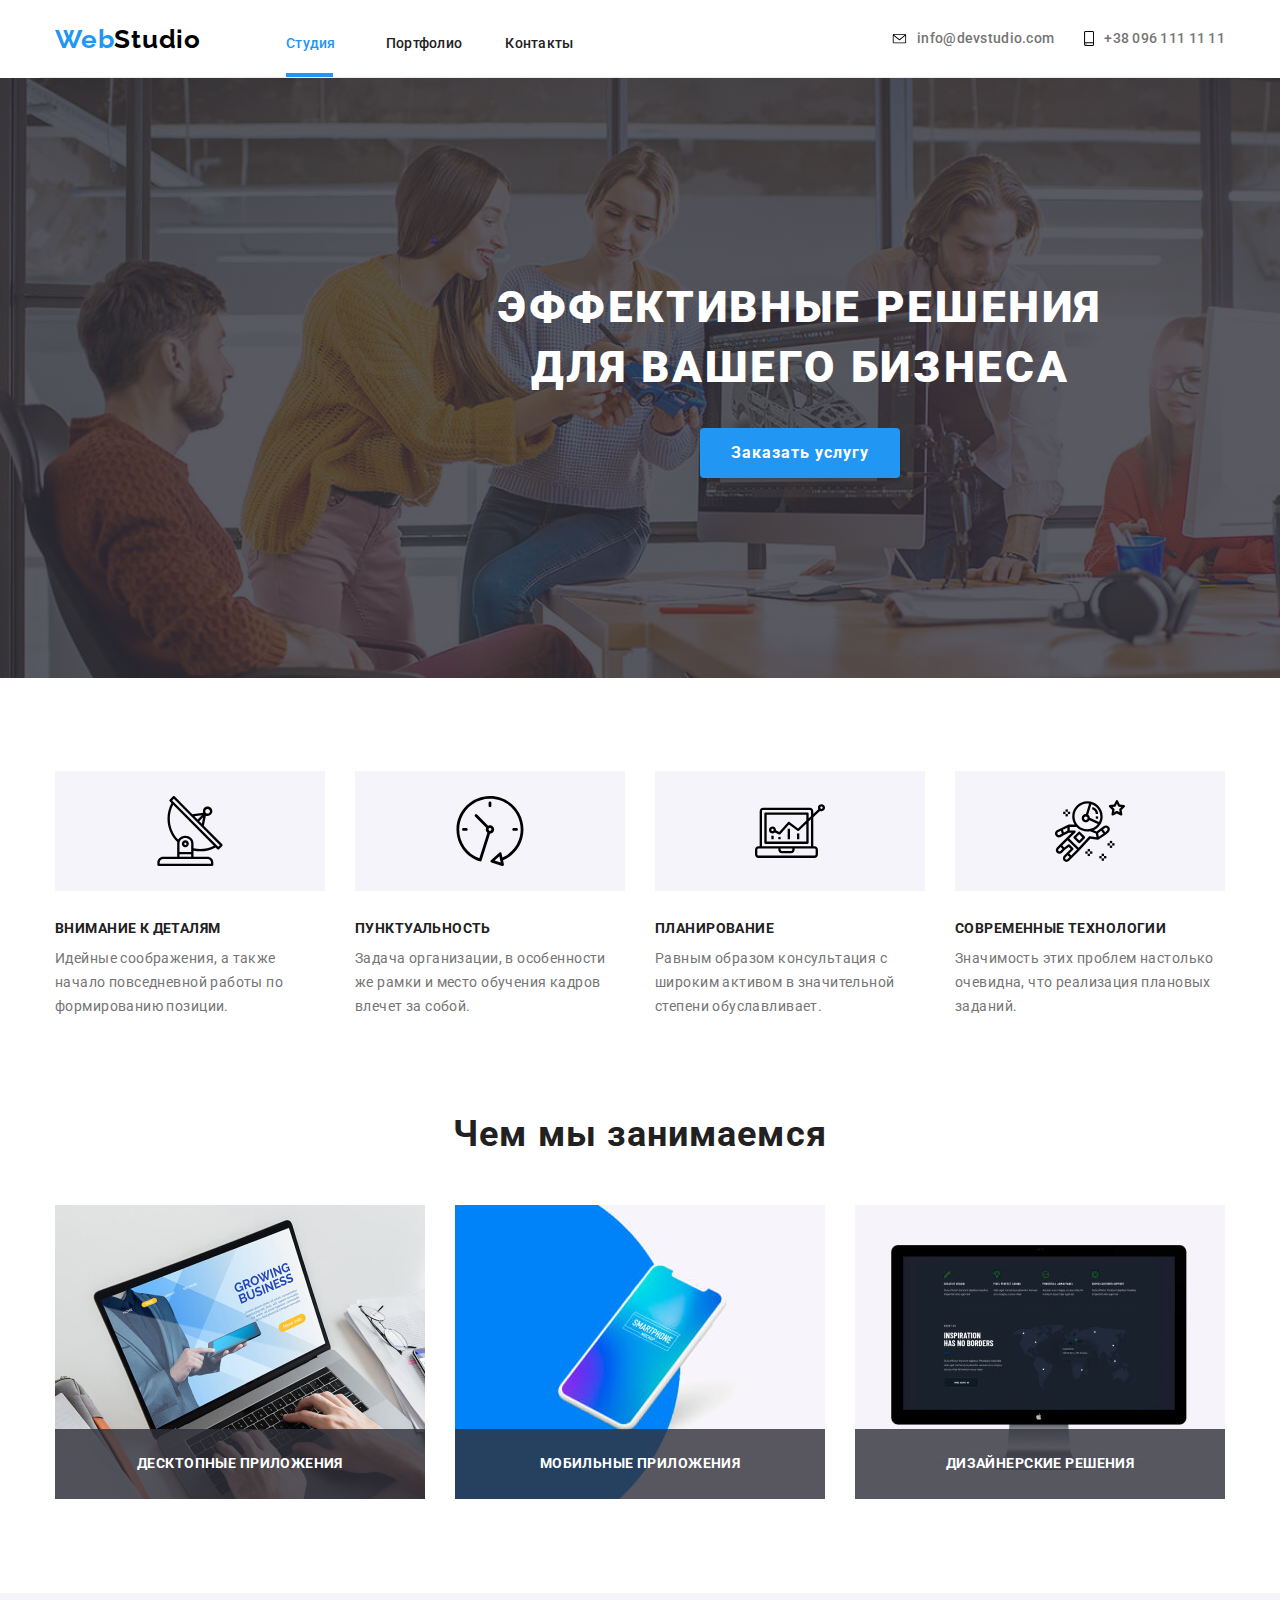
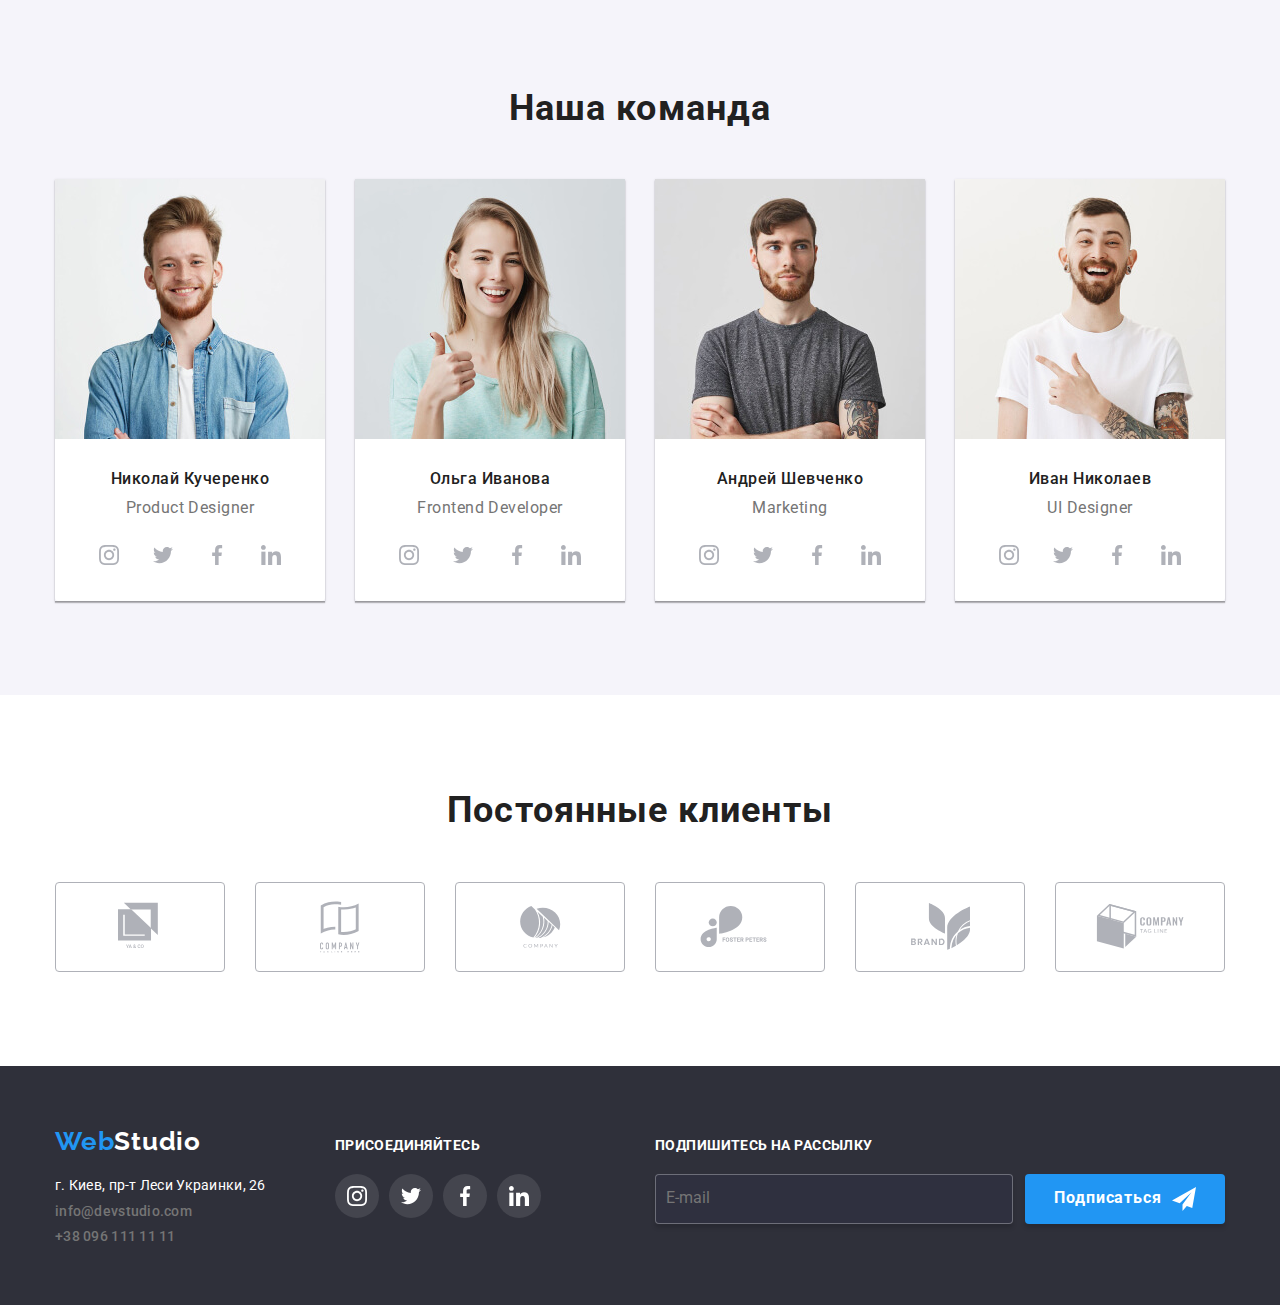
==== index.html @ cfd0c1f9 "перенес 7 работу" ====
<!DOCTYPE html>
<html lang="ru">
<head>
    <meta charset="UTF-8">
    <meta name="viewport" content="width=device-width, initial-scale=1.0">
    <link href="https://fonts.googleapis.com/css2?family=Raleway:wght@700&family=Roboto:wght@400;500;700;900&display=swap" rel="stylesheet">
    <link rel="stylesheet" href="./css/main.min.css">
    <title>Веб-студия</title>
</head>
<body class="body-container"> 

    <!--Шапка-->
   
     <header >
         <div class="header-container">
            <div class="div-container">
                <nav class="nav-container">
                    <a class="link logo-container" href="./index.html" aria-label="Логотип"> 
                        <p lang="en"><span class="logo-header-web">Web</span><span class="logo-header-studio">Studio</span></p>
                    </a>
                    <ul class="nav-list-container">
                        <li class="list studio-line">
                            <a class="link-nav link studio active-page" href="./index.html">Студия</a>
                        </li>
                        <li class="list">
                            <a class="link-nav portfolio link" href="./portfolio.html">Портфолио</a>
                        </li>
                        <li class="list">
                            <a class="link-nav link contant-header" href="#">Контакты</a>
                        </li>
                    </ul>
                </nav>
                <ul class="contacts-container">
                    <li class="mail-container list">
                        <a class="mail-tel-text link" href="mailto:info@devstudio.com">
                            <svg class="pages-adress" width="15" height="10">
                                <use href="./images/sprite.svg#icon-mail"></use>
                            </svg>
                            info@devstudio.com</a>
                    </li >
                    <li class="tel-container list">
                        <a class="mail-tel-text link" href="tel:+380961111111">
                            <svg class="pages-adress" width="10" height="15">
                                <use href="./images/sprite.svg#icon-tel"></use>
                            </svg>
                            +38 096 111 11 11</a>
                    </li>
                </ul>
            </div>
         </div>
    </header>
   
    <main>

        <!--Герой-->
            
            <section class="section-hero">
                <div class="hero">
                    <div class="hero-container zum">
                        <h1 class="hero-title">эффективные решения <br> для вашего бизнеса</h1>
                        <button class="hero-button" data-modal-open><span class="text-button">Заказать услугу</span></button>
                    </div>
                </div>

                
                    <form class="form is-hidden" data-modal>
                        <div class="modal-form">
                            <h2 class="form-title">Оставьте свои данные, мы вам перезвоним</h2> 
        
                            <div class="modal-form-list"> 
                                <input class="form-input input-modal" type="text" name="name" placeholder=" " id="name" required>
                                <label class="form-label" for="name">Имя</label>
                                <svg class="form-img" width="13px" height="13px">
                                    <use href="./images/sprite.svg#icon-name"></use>
                                </svg>
                            </div>
        
                            <div class="modal-form-list">
                                <input class="form-input input-modal" type="tel" name="tel"  placeholder=" " id="tel" required>
                                <label class="form-label" for="tel">Телефон</label>
                                <svg class="form-img" width="13px" height="13px">
                                    <use href="./images/sprite.svg#icon-tel"></use>
                                </svg>
                            </div>
        
                            <div class="modal-form-list">
                                <input class="form-input input-modal" type="email" name="mail"  placeholder=" " id="mail" required>
                                <label class="form-label" for="mail">Почта</label>
                                <svg class="form-img" width="13px" height="13px">
                                    <use href="./images/sprite.svg#icon-mail"></use>
                                </svg>
                            </div>
        
                            <div class="modal-form-list">
                                <textarea class="textarea-comment input-modal" name="comment" id="comment"  placeholder=" " rows="5" required></textarea>
                                <label class="label-comment" for="comment">Комментарий</label>
                            </div>
        
                        <div class="form-soglashenie">
                            <input class="form-metka" type="checkbox" name="policy" id="policy" required>
                            <label class="form-metka-text" for="policy">Соглашаюсь с рассылкой и принимаю <a class="link-modal" href="">Условия договора</a></label>
                        </div>
                        
        
                        <button class="btn-form" type="submit">Отправить</button>
                        <button type="button" class="btn-close" data-modal-close>
                            <svg class="icon-close" width="18px" height="18px">
                                <use href="./images/sprite.svg#icon-close"></use>
                            </svg>
                        </button>
                        </div>
                       
                    </form>
               
                
            </section>
        <!--О нас-->
        
        <section>
            <div class="o-nas div-container">
                <div class="otstup-o-nas">
                    <h2 hidden>О нас</h2>
                    <ul class="link container">
                        <li class="link list otstup-link">
                            <span class="list-bg">
                                <svg width="70px" height="70px">
                                    <use href="./images/sprite.svg#icon-antenna"></use>
                                </svg>
                            </span>
                            <h3 class="o-nas-title">Внимание к деталям</h3>
                            <p class="o-nas-text">Идейные соображения, а также начало повседневной работы по формированию позиции.</p>
                        </li>
                        <li class="link list otstup-link">
                            <span class="list-bg">
                                <svg width="70px" height="70px">
                                    <use href="./images/sprite.svg#icon-clock"></use>
                                </svg>
                            </span>
                            <h3 class="o-nas-title">Пунктуальность</h3>
                            <p class="o-nas-text">Задача организации, в особенности же рамки и место обучения кадров влечет за собой.</p>
                        </li>
                        <li class="link list otstup-link">
                            <span class="list-bg">
                                <svg width="70px" height="70px">
                                    <use href="./images/sprite.svg#icon-diagram"></use>
                                </svg>
                            </span>
                            <h3 class="o-nas-title">Планирование</h3>
                            <p class="o-nas-text">Равным образом консультация с широким активом в значительной степени обуславливает.</p>
                        </li>
                        <li class="link list otstup-link">
                            <span class="list-bg">
                                <svg width="70px" height="70px">
                                    <use href="./images/sprite.svg#icon-astronaut"></use>
                                </svg>
                            </span>
                            <h3 class="o-nas-title">Современные технологии</h3>
                            <p class="o-nas-text">Значимость этих проблем настолько очевидна, что реализация плановых заданий.</p>
                        </li>
                    </ul>
                </div>
            </div>
        </section>
        

        <!--Чем мы занимаемся-->
        
        <section>
            <div class="div-container otstup-chem-mi"> 
                <div class="chem-mi-zanimaemsa">
                    <h2 class="title">Чем мы занимаемся</h2>
                    <ul class="link container">
                        <li class="link list otstup-link"> 
                            <div class="text-na-photo">
                                <img src="./images/desc.jpg" alt="десктопные прилодения" width="370" height="294">
                                <p class="chem-mi-zanimaemsa-text">Десктопные приложения</p>
                            </div>
                        </li>
                            <li class="link list otstup-link">
                                <div class="text-na-photo">
                                    <img src="./images/mobi.jpg" alt="мобильные приложения" width="370" height="294">
                                    <p class="chem-mi-zanimaemsa-text">Мобильные приложения</p> 
                                </div>
                        </li>
                        <li class="link list otstup-link">
                            <div class="text-na-photo">
                                <img src="./images/design.jpg" alt="дизайнерские решения" width="370" height="294">
                                <p class="chem-mi-zanimaemsa-text">Дизайнерские решения</p>
                            </div>
                        </li>
                    </ul>
                </div>
            </div>
            
         </section>
        

        <!--Наша команда-->
        
        <section> 
            <div class="nasha-komanda">
                <div class="div-container otstup-container">
                    <h2 class="title">Наша команда</h2>
                    <ul class="link container">
                        <li class="link list team">
                            <img src="./images/nikolai.jpg" alt="Николай" width="270" height="260">
                            <div class="comanda-block">
                                <h3 class="komanda-title">Николай Кучеренко</h3>
                                <p class="komanda-pozition" lang="en">Product Designer</p>
                                <ul class="social-link container">
                                    <li class="social-link-item list">
                                        <a class="social-icon" href="">
                                            <svg class="icon" width="20px" height="20px">
                                                <use href="./images/sprite.svg#icon-instagram"></use>
                                            </svg>
                                        </a>
                                    </li>
                                    <li class="social-link-item list">
                                        <a class="social-icon" href="">
                                            <svg class="icon" width="20px" height="20px">
                                                <use href="./images/sprite.svg#icon-twitter"></use>
                                            </svg>
                                        </a>
                                    </li>
                                    <li class="social-link-item list" > 
                                        <a class="social-icon" href="">
                                            <svg class="icon" width="20px" height="20px">
                                                <use href="./images/sprite.svg#icon-facebook"></use>
                                            </svg>
                                        </a>
                                    </li>
                                    <li class="social-link-item list">
                                        <a class="social-icon" href="">
                                            <svg class="icon" width="20px" height="20px">
                                                <use href="./images/sprite.svg#icon-linkedin"></use>
                                            </svg>
                                        </a>
                                    </li>
                                </ul>
                            </div>
                        </li>
                        <li class="link list team">
                            <img src="./images/olha.jpg" alt="Ольга" width="270" height="260">
                            <div class="comanda-block">
                                <h3 class="komanda-title">Ольга Иванова</h3>
                                <p class="komanda-pozition" lang="en">Frontend Developer</p>
                                <ul class="social-link container">
                                    <li class="social-link-item list">
                                        <a class="social-icon" href="">
                                            <svg class="icon" width="20px" height="20px">
                                                <use href="./images/sprite.svg#icon-instagram"></use>
                                            </svg>
                                        </a>
                                    </li>
                                    <li class="social-link-item list">
                                        <a class="social-icon" href="">
                                            <svg class="icon" width="20px" height="20px">
                                                <use href="./images/sprite.svg#icon-twitter"></use>
                                            </svg>
                                        </a>
                                    </li>
                                    <li class="social-link-item list" > 
                                        <a class="social-icon" href="">
                                            <svg class="icon" width="20px" height="20px">
                                                <use href="./images/sprite.svg#icon-facebook"></use>
                                            </svg>
                                        </a>
                                    </li>
                                    <li class="social-link-item list">
                                        <a class="social-icon" href="">
                                            <svg class="icon" width="20px" height="20px">
                                                <use href="./images/sprite.svg#icon-linkedin"></use>
                                            </svg>
                                        </a>
                                    </li>
                                </ul>
                            </div>
                        </li>
                        <li class="link list team">
                            <img src="./images/andrey.jpg" alt="Андрей" width="270" height="260">
                            <div class="comanda-block">
                                <h3 class="komanda-title">Андрей Шевченко</h3>
                                <p class="komanda-pozition" lang="en">Marketing</p>
                                <ul class="social-link container">
                                    <li class="social-link-item list">
                                        <a class="social-icon" href="">
                                            <svg class="icon" width="20px" height="20px">
                                                <use href="./images/sprite.svg#icon-instagram"></use>
                                            </svg>
                                        </a>
                                    </li>
                                    <li class="social-link-item list">
                                        <a class="social-icon" href="">
                                            <svg class="icon" width="20px" height="20px">
                                                <use href="./images/sprite.svg#icon-twitter"></use>
                                            </svg>
                                        </a>
                                    </li>
                                    <li class="social-link-item list" > 
                                        <a class="social-icon" href="">
                                            <svg class="icon" width="20px" height="20px">
                                                <use href="./images/sprite.svg#icon-facebook"></use>
                                            </svg>
                                        </a>
                                    </li>
                                    <li class="social-link-item list">
                                        <a class="social-icon" href="">
                                            <svg class="icon" width="20px" height="20px">
                                                <use href="./images/sprite.svg#icon-linkedin"></use>
                                            </svg>
                                        </a>
                                    </li>
                                </ul>
                            </div>
                        </li>
                        <li class="link list team">
                            <img src="./images/ivan.jpg" alt="Иван" width="270" height="260">
                            <div class="comanda-block">
                                <h3 class="komanda-title">Иван Николаев</h3>
                                <p class="komanda-pozition" lang="en">UI Designer</p>
                                <ul class="social-link container">
                                    <li class="social-link-item list">
                                        <a class="social-icon" href="">
                                            <svg class="icon" width="20px" height="20px">
                                                <use href="./images/sprite.svg#icon-instagram"></use>
                                            </svg>
                                        </a>
                                    </li>
                                    <li class="social-link-item list">
                                        <a class="social-icon" href="">
                                            <svg class="icon" width="20px" height="20px">
                                                <use href="./images/sprite.svg#icon-twitter"></use>
                                            </svg>
                                        </a>
                                    </li>
                                    <li class="social-link-item list" > 
                                        <a class="social-icon" href="">
                                            <svg class="icon" width="20px" height="20px">
                                                <use href="./images/sprite.svg#icon-facebook"></use>
                                            </svg>
                                        </a>
                                    </li>
                                    <li class="social-link-item list">
                                        <a class="social-icon" href="">
                                            <svg class="icon" width="20px" height="20px">
                                                <use href="./images/sprite.svg#icon-linkedin"></use>
                                            </svg>
                                        </a>
                                    </li>
                                </ul>
                            </div>
                        </li>
                    </ul>
                </div>
            </div>
        </section>
        

        <!--Постоянные клиенты-->
        
            <section>
                <div class="div-container otstup-container">
                    <h2 class="title">Постоянные клиенты</h2>
                    <ul class="klient-list container">
                        <li class="link list">
                            <a class="client-icon" href="">
                                <div class="icon-client">
                                    <svg class="client-icon-logo" width="44px" height="50px">
                                        <use href="./images/sprite.svg#icon-klientlogo-1"></use>
                                    </svg>
                                </div>
                            </a>
                        </li>
                        <li class="link list">
                            <a class="client-icon" href="">
                                <div class="icon-client">
                                    <svg class="client-icon-logo" width="40px" height="52px">
                                        <use href="./images/sprite.svg#icon-klientlogo-2"></use>
                                    </svg>
                                </div>
                            </a>
                        </li>
                        <li class="link list">
                            <a class="client-icon" href="">
                                <div class="icon-client">
                                    <svg class="client-icon-logo" width="41px" height="42px">
                                        <use href="./images/sprite.svg#icon-klientlogo-3"></use>
                                    </svg>
                                </div>
                            </a>
                        </li>
                        <li class="link list">
                            <a class="client-icon" href="">
                                <div class="icon-client">
                                    <svg class="client-icon-logo" width="80px" height="42px">
                                        <use href="./images/sprite.svg#icon-klientlogo-4"></use>
                                    </svg>
                                </div>
                            </a>
                        </li>
                        <li class="link list">
                            <a class="client-icon" href="">
                                <div class="icon-client">
                                    <svg class="client-icon-logo" width="59px" height="47px">
                                        <use href="./images/sprite.svg#icon-klientlogo-5"></use>
                                    </svg>
                                </div>
                            </a>
                        </li>
                        <li class="link list">
                            <a class="client-icon" href="">
                                <div class="icon-client">
                                    <svg class="client-icon-logo" width="89px" height="45px">
                                        <use href="./images/sprite.svg#icon-klientlogo-6"></use>
                                    </svg>
                                </div>
                            </a>
                        </li>
                    </ul>
                </div>
            </section>
    </main>

    <!--Подвал-->
    
    <footer class="podval">
        <div class="div-container">
            <div class="link container-podval">
                <a class="link logo-podval" href="index.html" aria-label="Логотип"> <p lang="en"><span class="web-podval">Web</span><span class="studio-podval">Studio</span></p></a>
            <address class="podval-adress"> <a class="link podval-adress-link" href="https://goo.gl/maps/5drUgd8ndHesN1Ve9" target="_blank"> <span class="adress-podval">г. Киев, пр-т Леси Украинки, 26</span></a></address>
            <ul class="podval-mail-tel">
                <li class="mail-container-podval list">
                    <a class="mail-tel-text link" href="mailto:info@devstudio.com">info@devstudio.com</a>
                </li >
                <li class="tel-container-podval list">
                    <a class="mail-tel-text link" href="tel:+380961111111">+38 096 111 11 11</a>
                </li>
            </ul>
            </div>
            
            <div class="join">
                <b class="podval-join">присоединяйтесь</b>
                <ul class="link otstup-icon">
                    <li class="link list podval-link">
                        <a class="podval-icon" href="">
                            <svg class="podval-icon-item-svg" width="20px" height="20px">
                                <use href="./images/sprite.svg#icon-instagram"></use>
                            </svg>
                        </a>
                    </li>
                    <li class="link list podval-link">
                        <a class="podval-icon" href="">
                            <svg class="podval-icon-item-svg" width="20px" height="20px">
                                <use href="./images/sprite.svg#icon-twitter"></use>
                            </svg>
                        </a>
                    </li>
                    <li class="link list podval-link"> 
                        <a class="podval-icon" href="">
                            <svg class="podval-icon-item-svg" width="20px" height="20px">
                                <use href="./images/sprite.svg#icon-facebook"></use>
                            </svg>
                        </a>
                    </li>
                    <li class="link list podval-link">
                        <a class="podval-icon" href="">
                            <svg class="podval-icon-item-svg" width="20px" height="20px">
                                <use href="./images/sprite.svg#icon-linkedin"></use>
                            </svg>
                        </a>
                    </li>
                </ul>
            </div>
            
            <div class="podpiska-container">
                <b class="action">Подпишитесь на рассылку</b>
                    <form class="podpiska">
                        <input class="pole"
                            type="text"
                            name="email"
                            placeholder="E-mail"
                        />
                        <button class="button button-send" type="submit">Подписаться
                            <svg class="send-icon" width="24px" height="24px">
                                <use href="./images/sprite.svg#icon-send"></use>
                            </svg>
                        </button>
                    </form>
            </div>
        </div>
    </footer>
    
    <script src="./js/modal.js"></script>
</body>
</html>
---- css/main.min.css ----
/*! normalize.css v8.0.1 | MIT License | github.com/necolas/normalize.css */html{line-height:1.15;-webkit-text-size-adjust:100%}body{margin:0}main{display:block}h1{font-size:2em;margin:0.67em 0}hr{box-sizing:content-box;height:0;overflow:visible}pre{font-family:monospace, monospace;font-size:1em}a{background-color:transparent}abbr[title]{border-bottom:none;text-decoration:underline;text-decoration:underline dotted}b,strong{font-weight:bolder}code,kbd,samp{font-family:monospace, monospace;font-size:1em}small{font-size:80%}sub,sup{font-size:75%;line-height:0;position:relative;vertical-align:baseline}sub{bottom:-0.25em}sup{top:-0.5em}img{border-style:none}button,input,optgroup,select,textarea{font-family:inherit;font-size:100%;line-height:1.15;margin:0}button,input{overflow:visible}button,select{text-transform:none}button,[type="button"],[type="reset"],[type="submit"]{-webkit-appearance:button}button::-moz-focus-inner,[type="button"]::-moz-focus-inner,[type="reset"]::-moz-focus-inner,[type="submit"]::-moz-focus-inner{border-style:none;padding:0}button:-moz-focusring,[type="button"]:-moz-focusring,[type="reset"]:-moz-focusring,[type="submit"]:-moz-focusring{outline:1px dotted ButtonText}fieldset{padding:0.35em 0.75em 0.625em}legend{box-sizing:border-box;color:inherit;display:table;max-width:100%;padding:0;white-space:normal}progress{vertical-align:baseline}textarea{overflow:auto}[type="checkbox"],[type="radio"]{box-sizing:border-box;padding:0}[type="number"]::-webkit-inner-spin-button,[type="number"]::-webkit-outer-spin-button{height:auto}[type="search"]{-webkit-appearance:textfield;outline-offset:-2px}[type="search"]::-webkit-search-decoration{-webkit-appearance:none}::-webkit-file-upload-button{-webkit-appearance:button;font:inherit}details{display:block}summary{display:list-item}template{display:none}[hidden]{display:none}html{box-sizing:border-box}*,*::before,*::after{box-sizing:inherit}body{font-family:'Roboto', sans-serif;font-style:normal;background:#ffffff}.list{list-style:none}.link{text-decoration:none}h1,h2,h3,h4,h5,h5{margin:0px}ul{margin:0px;padding:0px}p{margin:0px}img{display:block}:hover,:focus{transition:all 0.25s cubic-bezier(0.4, 0, 0.2, 1)}@media screen and (min-width: 1200px){.container{display:flex;justify-content:space-evenly}.div-container{width:1200px;padding-top:47px;padding-bottom:47px;padding-right:15px;padding-left:15px;margin-right:auto;margin-left:auto}.otstup-container{padding-top:94px;padding-bottom:94px}}@media screen and (min-width: 1200px){.section-hero{width:1600px;position:relative;margin-right:auto;margin-left:auto}.form{position:fixed;left:0;top:0;display:flex;justify-content:center;align-items:center;width:100%;height:100%;background-color:rgba(0,0,0,0.2);z-index:100;transition:250ms cubic-bezier(0.4, 0, 0.2, 1)}.is-hidden{top:200px;visibility:hidden;opacity:0;pointer-events:none;transition:250ms cubic-bezier(0.4, 0, 0.2, 1)}.modal-form{position:relative;padding:40px;width:528px;height:581px;background:#FFFFFF;box-shadow:0px 1px 3px rgba(0,0,0,0.12),0px 1px 1px rgba(0,0,0,0.14),0px 2px 1px rgba(0,0,0,0.2);border-radius:4px;display:flex;flex-direction:column;align-items:center}.form-title{font-family:Roboto;font-style:normal;font-weight:bold;font-size:20px;line-height:23px;text-align:center;letter-spacing:0.03em;color:#212121;margin-bottom:30px}.modal-form-list{width:448px}.form-metka-text{margin-left:8px}.modal-form-list:not(:last-child){margin-bottom:28px}.modal-form-list:last-child{margin-bottom:20px}.form-metka-text{font-family:Roboto;font-style:normal;font-weight:normal;font-size:14px;line-height:1.71;letter-spacing:0.03em;color:#757575}.form-soglashenie{display:flex;align-items:center}.input-modal{width:100%;margin-right:auto;margin-left:auto}.link-modal{text-decoration-line:underline;color:#2196F3}.btn-form{padding:10px 55px;background:#2196F3;box-shadow:0px 4px 4px rgba(0,0,0,0.15);border-radius:4px;font-family:Roboto;font-style:normal;font-weight:bold;font-size:16px;line-height:30px;display:flex;align-items:center;text-align:center;letter-spacing:0.06em;margin-right:auto;margin-left:auto;color:#FFFFFF;cursor:pointer}.btn-close{display:flex;position:absolute;height:30px;width:30px;top:14px;right:14px;border-color:#000000;background:#FFFFFF;border:1px solid rgba(0,0,0,0.1);box-sizing:border-box;border-radius:50px;justify-content:center;align-items:center;cursor:pointer;transition:250ms cubic-bezier(0.4, 0, 0.2, 1)}.btn-close:hover .icon-close,.btn-close:focus .icon-close{fill:#2196F3;transition:250ms cubic-bezier(0.4, 0, 0.2, 1)}.icon-close{background-size:contain}.modal-form-list input{height:40px}.modal-form-list textarea{height:120px}.form-soglashenie{display:flex;text-align:center;justify-content:center;margin-bottom:20px}.modal-form-list{position:relative}.form-label{position:absolute;top:12px;left:42px;transition:250ms cubic-bezier(0.4, 0, 0.2, 1)}.label-comment{position:absolute;top:12px;left:16px;transition:250ms cubic-bezier(0.4, 0, 0.2, 1)}.form-img{transition:250ms cubic-bezier(0.4, 0, 0.2, 1)}.form-img{position:absolute;top:14px;left:19px;fill:#212121}input,textarea{border:1px solid rgba(33,33,33,0.2);box-sizing:border-box;border-radius:4px;cursor:pointer}.modal-form-list:hover .form-img{fill:#2196F3;box-sizing:12px}.modal-form-list:hover input,.modal-form-list:hover textarea{border-color:#2196F3}.textarea-comment{padding:15px}.modal-form-list:hover label{color:#2196F3;top:-20px;left:16px}input:focus,textarea:focus{outline-color:#2196F3}.form-input:focus+.form-label,.textarea-comment:focus+.label-comment,.form-input:not(:placeholder-shown)+.form-label,.textarea-comment:not(:placeholder-shown)+.label-comment{color:#2196F3;top:-20px;left:16px;box-sizing:12px}.form-input:focus ~ .form-img{fill:#2196F3}.form-input{padding-left:41px}}@media screen and (max-width: 767px){.header{max-width:480px;margin:0 auto}}@media screen and (min-width: 1200px){.logo-header-web,.logo-header-studio,.web-podval,.studio-podval{font-family:'Raleway', sans-serif;font-weight:700;font-size:26px;line-height:1.19;letter-spacing:0.03em;color:#2196f3}.logo-header-studio{color:#000}.link-nav,.mail-tel-text,.tel-container-podval,.adress-podval{font-weight:500;font-size:14px;line-height:1.14;letter-spacing:0.02em;color:#212121}.mail-tel-text{display:flex;align-items:center;color:#757575}.mail-tel-text:hover .pages-adress,.mail-tel-text:focus .pages-adress{fill:#2196f3}.link-nav:hover,.link-nav:focus,.mail-tel-text:hover,.mail-tel-text:focus,.adress-podval:hover,.podval-adress-link:focus .adress-podval{color:#2196f3}.header-container{width:1200px;margin-right:auto;margin-left:auto;border-bottom:1px solid #ececec}.header-container .div-container{display:flex;padding-right:15px;padding-left:15px;padding-top:0;padding-bottom:0}.nav-container{display:flex;text-align:center;justify-content:center;align-items:baseline}.contacts-container{display:flex;align-items:center;margin-left:auto}.logo-container{margin:0;margin-right:85px;margin-top:24px}.pages-adress{margin-right:10px}.nav-list-container{margin:0;display:flex}.studio{margin-right:50px}.portfolio{margin-right:43px}.mail-container{margin-right:30px}.mail-container,.tel-container{align-items:center}.studio-line::after{position:absolute;display:block;background-color:#2196f3;width:47px;height:4px;content:"";bottom:0}.portfolio-line:after{position:absolute;display:block;background-color:#2196f3;width:77px;height:4px;content:"";bottom:0}.portfolio-line,.studio-line{padding-bottom:25px}.portfolio-line,.studio-line{position:relative}}@media screen and (max-width: 767px){.header{max-width:480px;margin:0 auto}}@media screen and (min-width: 1200px){.hero-title{font-weight:900;font-size:44px;line-height:1.36;text-align:center;letter-spacing:0.06em;text-transform:uppercase;color:#fff;margin-top:185px;margin-bottom:30px}.hero-button{margin:0 auto;display:flex;align-items:center;width:200px;height:50px;background:#2196F3;box-shadow:0px 4px 4px rgba(0,0,0,0.15);border-radius:4px;cursor:pointer;border:none;margin-bottom:185px}.text-button{font-weight:700;font-size:16px;line-height:1.88;display:flex;align-items:center;text-align:center;letter-spacing:0.06em;color:#fff;margin-left:auto;margin-right:auto}.hero{background-image:linear-gradient(to bottom, rgba(47,48,58,0.8), rgba(47,48,58,0.8)),url(../images/shapka.jpg);max-width:1600px;height:600px;background-repeat:no-repeat;margin-right:auto;margin-left:auto}.hero-container{width:1200px;padding-top:15px;padding-bottom:15px;padding-right:15px;padding-left:15px;margin-right:auto;margin-left:auto;animation-duration:2000ms}.zum{animation-name:zoomIn}}@media screen and (max-width: 767px){.header{max-width:480px;margin:0 auto}}@media screen and (min-width: 1200px){.o-nas-title{font-weight:700;font-size:14px;line-height:1.14;letter-spacing:0.03em;text-transform:uppercase;color:#212121;width:270px;margin-top:30px;margin-bottom:10px}.o-nas-text{font-weight:400;font-size:14px;line-height:1.71;letter-spacing:0.03em;color:#757575;width:270px}.o-nas-img{background:#F5F4FA;border-radius:4px}.otstup-link:not(:last-child){margin-right:30px}.o-nas.div-container{padding-top:93px}.otstup-o-nas .link:not(:last-child){margin-right:30px}.list-bg{display:inline-block;height:120px;width:270px;background-color:#f5f4fa;display:flex;align-items:center;justify-content:center}}@media screen and (max-width: 767px){.header{max-width:480px;margin:0 auto}}@media screen and (min-width: 1200px){.title{font-weight:700;font-size:36px;line-height:1.17;text-align:center;letter-spacing:0.03em;color:#212121;margin-bottom:50px}.chem-mi-zanimaemsa-text{font-weight:700;font-size:14px;line-height:1.14;text-align:center;letter-spacing:0.03em;text-transform:uppercase;color:#fff;background:rgba(47,48,58,0.8);padding-top:27px;padding-bottom:27px;position:absolute;width:100%;background-color:rgba(47,48,58,0.8);bottom:0}.chem-mi-zanimaemsa .link:not(:last-child){margin-right:30px}.otstup-chem-mi{padding-top:47px;padding-bottom:94px}}@media screen and (max-width: 767px){.header{max-width:480px;margin:0 auto}}@media screen and (min-width: 1200px){.komanda-title,.komanda-pozition{font-weight:500;font-size:16px;line-height:1.19;text-align:center;letter-spacing:0.03em;color:#212121}.komanda-pozition{font-weight:400;color:#757575}.action{font-style:normal;font-weight:500;font-size:14px;line-height:1.15;letter-spacing:0.03em;color:#fff}.nasha-komanda{background-color:#F5F4FA}.comanda-block{background-color:#ffffff;border-radius:0px 0px 4px 4px;padding-top:30px;padding-bottom:24px}.social-link{margin-top:16px;margin-right:32px;margin-left:32px}.komanda-title{margin-bottom:10px}.team{box-shadow:0px 2px 1px rgba(0,0,0,0.2),0px 1px 1px rgba(0,0,0,0.14),0px 1px 3px rgba(0,0,0,0.12)}.social-icon{display:block;width:44px;height:44px;padding:12px;border-radius:50%;cursor:pointer;transition:all 0.25s cubic-bezier(0.4, 0, 0.2, 1)}.social-link-item:hover .social-icon,.social-icon:focus{background-color:#2196f3}.social-link-item:hover .icon,.social-icon:focus .icon{fill:#fff}.icon{fill:#AFB1B8;transition:all 0.25s cubic-bezier(0.4, 0, 0.2, 1)}.nasha-komanda .link:not(:last-child){margin-right:30px}.social-link-item:not(:last-child){margin-right:10px}}@media screen and (max-width: 767px){.header{max-width:480px;margin:0 auto}}@media screen and (min-width: 1200px){.icon-client{border:1px solid #AFB1B8;border-radius:4px;display:flex;align-items:center;justify-content:center;width:170px;height:90px}.icon-client:hover,.icon-client:focus{border-color:#2196f3}.client-icon-logo{fill:#AFB1B8;transition:all 0.25s cubic-bezier(0.4, 0, 0.2, 1)}.icon-client:hover .client-icon-logo,.icon-client:focus .client-icon-logo{fill:#2196f3}.client-icon:focus .icon-client{border-color:#2196f3}.client-icon:focus .client-icon-logo{fill:#2196f3}.klient-list .link:not(:last-child){margin-right:30px}}@media screen and (max-width: 767px){.header{max-width:480px;margin:0 auto}}@media screen and (min-width: 1200px){.portfolio-btn{font-weight:500;font-size:16px;line-height:1.63;text-align:center;letter-spacing:0.03em;color:#212121;border:1px solid #FFFFFF;box-sizing:border-box;border-radius:4px}.portfolio-btn:hover,.portfolio-btn:focus{box-shadow:0px 4px 4px rgba(0,0,0,0.25);background-color:#2196f3;color:#fff}.portfolio-title{font-weight:700;font-size:18px;line-height:2.00;letter-spacing:0.06em;color:#212121}.portfolio-text{font-weight:400;font-size:16px;line-height:1.88;letter-spacing:0.03em;color:#757575}.active-page{color:#2196f3}.portfolio-btn-text{font-family:'Roboto', sans-serif;font-style:normal;font-weight:500;font-size:16px;line-height:1.63;text-align:center;letter-spacing:0.03em}.element{text-align:center}.otstup-portfolio{padding-top:61px;padding-bottom:94px}.menu-portfolio{margin-bottom:50px}.portfolio-btn{cursor:pointer;border:none;padding-top:6px;padding-right:22px;padding-bottom:6px;padding-left:22px}.portfolio-title{margin-bottom:2px}.portfolio-text{margin-top:2px}.items{display:flex;justify-content:center}.btn:not(:last-child){margin-right:8px}.gruperovka{display:flex;flex-wrap:wrap}.flex-element{width:calc((100% - 60px) / 3);margin-right:30px;margin-bottom:30px}.flex-element:hover{background:#FFFFFF;box-sizing:border-box;box-shadow:1px 4px 6px rgba(0,0,0,0.16),0px 4px 4px rgba(0,0,0,0.06),0px 1px 1px rgba(0,0,0,0.12);cursor:pointer}.flex-element-item{padding-top:20px;padding-right:24px;padding-bottom:20px;padding-left:24px;background:#FFFFFF;border:1px solid #EEEEEE;box-sizing:border-box}.focus-item:focus .focus-item-div{background:#FFFFFF;box-sizing:border-box;box-shadow:1px 4px 6px rgba(0,0,0,0.16),0px 4px 4px rgba(0,0,0,0.06),0px 1px 1px rgba(0,0,0,0.12);cursor:pointer}.flex-element:nth-child(3n){margin-right:0px}.flex-element:nth-last-child(-n+3){margin-bottom:0px}.project{position:relative;overflow:hidden}.project-blue{position:absolute;top:100%;left:0;width:100%;height:100%;padding-top:63px;padding-right:23px;padding-bottom:63px;padding-left:23px;transition:all 250ms cubic-bezier(0.4, 0, 0.2, 1);font-family:Roboto;font-style:normal;font-weight:400;font-size:18px;line-height:1.556;letter-spacing:0.03em;color:#fff;opacity:0}.focus-item-div:hover .project-blue{opacity:1;top:0;background-color:rgba(33,150,243,0.9)}.focus-item:focus .project-blue{opacity:1;top:0;background-color:rgba(33,150,243,0.9)}.text-na-photo{position:relative}}@media screen and (max-width: 767px){.header{max-width:480px;margin:0 auto}}@media screen and (min-width: 1200px){.podval{background:#2F303A}.podval-join{font-weight:700;font-size:14px;line-height:1.14;letter-spacing:0.03em;text-transform:uppercase;color:#fff;display:flex;margin-bottom:20px}.tel-container-podval{font-weight:400;color:rgba(255,255,255,0.6)}.studio-podval{color:#fff}.adress-podval{font-family:'Roboto', sans-serif;font-weight:400;color:#fff;font-style:normal}.otstup-icon{display:flex}.join{width:206px}.button-send{display:flex;align-items:center;justify-content:center}.send-icon{margin-left:10px}.podval .div-container{display:flex;padding-top:60px;padding-bottom:60px;align-items:baseline}.container-podval{display:flex;flex-direction:column;margin-right:69px}.logo-podval{display:flex;margin-bottom:20px}.podval-adress{margin-bottom:9px}.podval-mail-tel{display:flex;flex-direction:column}.mail-container-podval,.tel-container-podval:not(:last-child){display:flex;margin-bottom:9px}.podval-icon{display:inline-block;height:44px;width:44px;background-color:rgba(255,255,255,0.1);background-size:20px;background-repeat:no-repeat;background-position:center;border-radius:50%;cursor:pointer;padding:12px;transition:all 0.25s cubic-bezier(0.4, 0, 0.2, 1)}.podval-icon:hover,.podval-icon:focus{background-color:#2196f3}.podval-icon:not(:last-child){margin-right:10px}.podpiska-container{margin-left:auto}.podpiska{display:flex}.action{display:flex;font-weight:700;font-size:14px;line-height:1.14;letter-spacing:0.03em;text-transform:uppercase;color:#fff;margin-bottom:20px}.button{width:200px;height:50px;font-weight:700;font-size:16px;line-height:1.88;letter-spacing:0.06em;color:#fff;background:#2196F3;box-shadow:0px 4px 4px rgba(0,0,0,0.15);border-radius:4px;cursor:pointer;border:none;margin-left:12px}.pole{width:358px;background-color:#2f303f;border:1px solid rgba(255,255,255,0.3);box-shadow:0px 4px 4px rgba(0,0,0,0.15);border-radius:4px;color:rgba(255,255,255,0.6);padding:10px}.pole:focus{outline-color:rgba(255,255,255,0.3)}.podval-link:not(:last-child){margin-right:10px}.podval-icon-item-svg{fill:#fff}}
/*# sourceMappingURL=main.min.css.map */
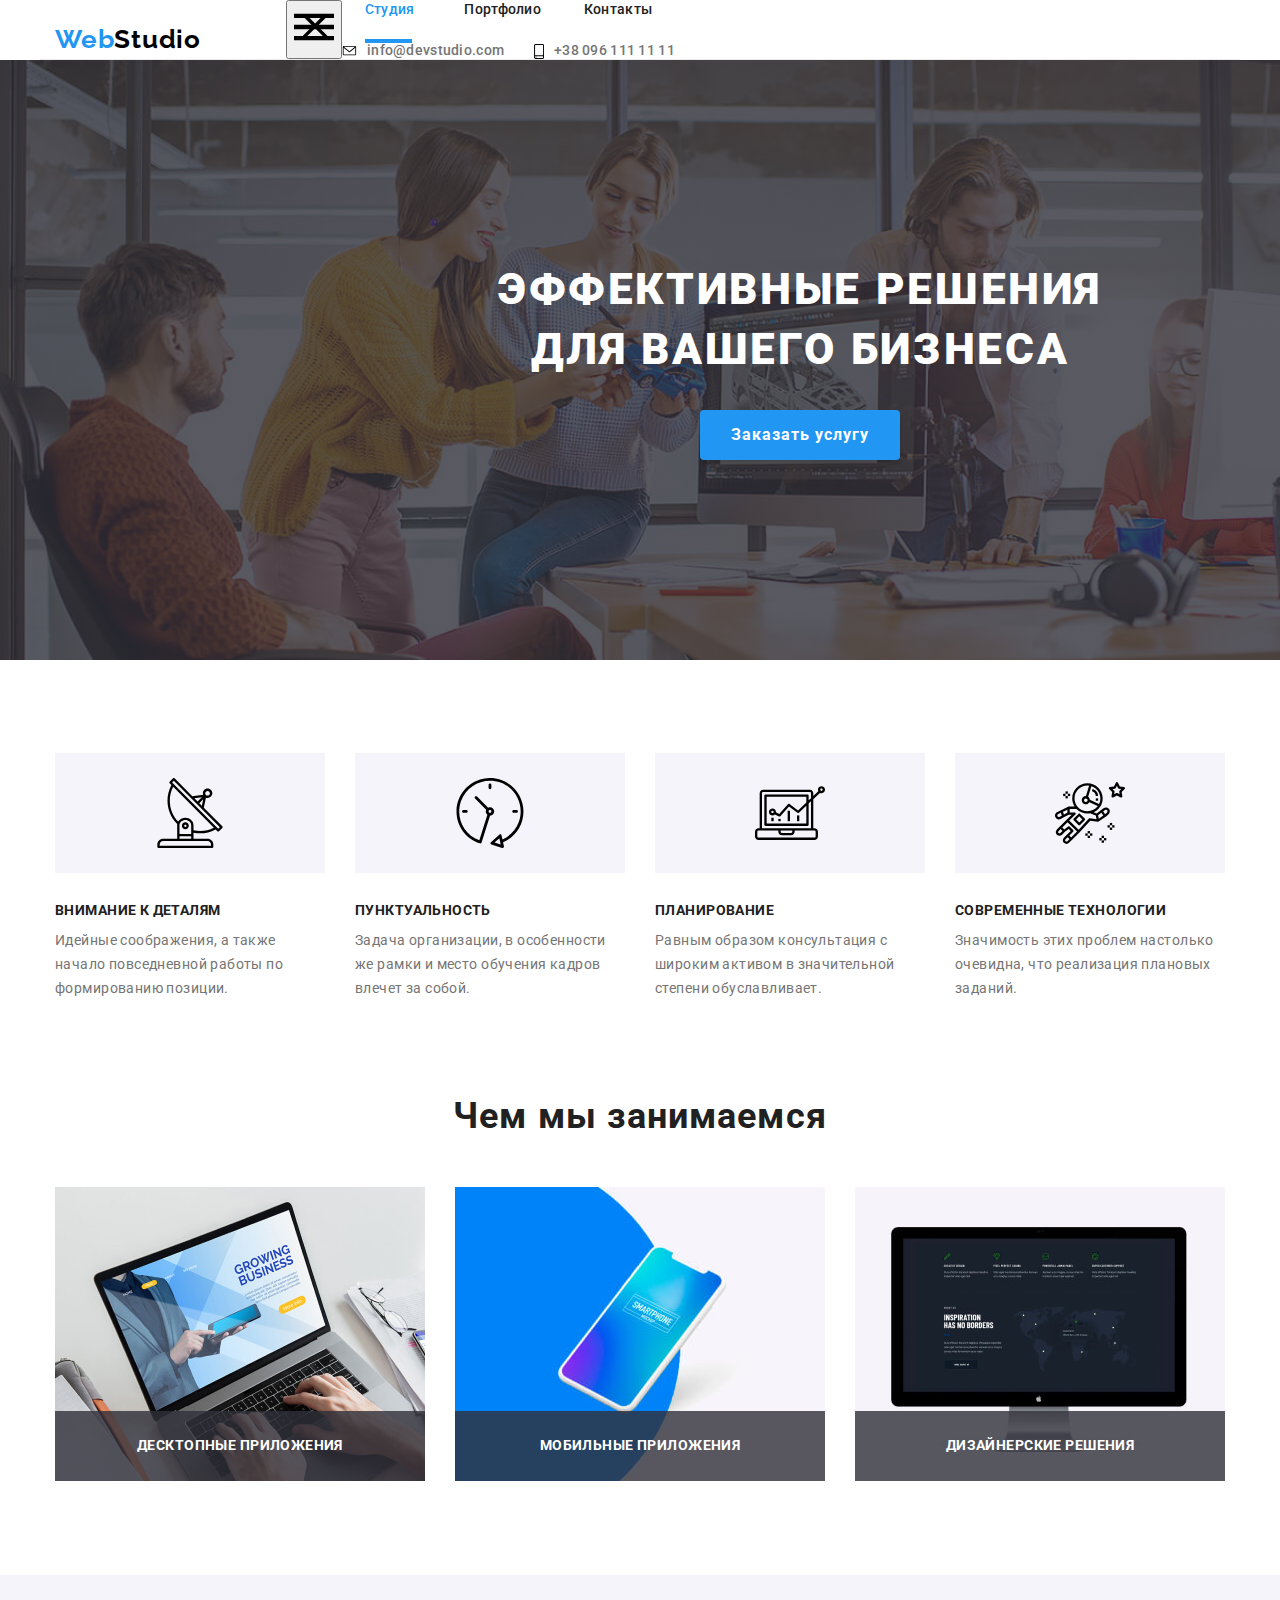
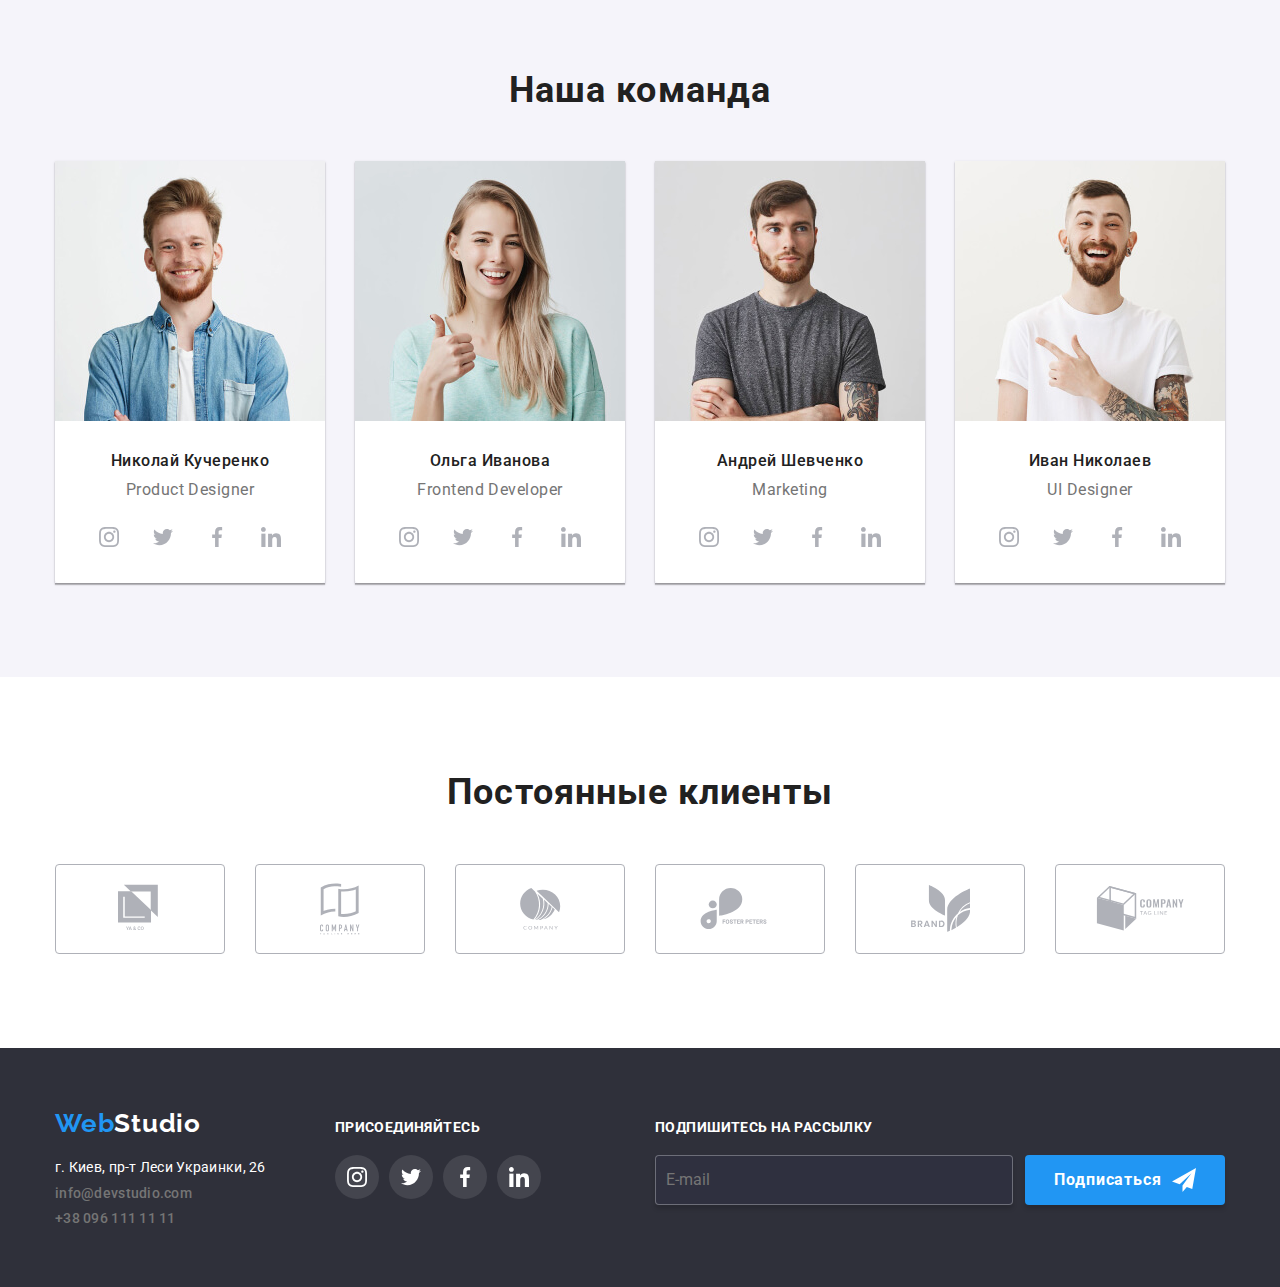
==== commit 2ac006f1: "мобильная версия" ====
--- a/index.html
+++ b/index.html
@@ -14,38 +14,46 @@
      <header >
          <div class="header-container">
             <div class="div-container">
-                <nav class="nav-container">
-                    <a class="link logo-container" href="./index.html" aria-label="Логотип"> 
-                        <p lang="en"><span class="logo-header-web">Web</span><span class="logo-header-studio">Studio</span></p>
-                    </a>
-                    <ul class="nav-list-container">
-                        <li class="list studio-line">
-                            <a class="link-nav link studio active-page" href="./index.html">Студия</a>
-                        </li>
-                        <li class="list">
-                            <a class="link-nav portfolio link" href="./portfolio.html">Портфолио</a>
-                        </li>
-                        <li class="list">
-                            <a class="link-nav link contant-header" href="#">Контакты</a>
+                <a class="link logo-container" href="./index.html" aria-label="Логотип"> 
+                    <p lang="en"><span class="logo-header-web">Web</span><span class="logo-header-studio">Studio</span></p>
+                </a>
+                <button type="button" class="menu-btn" aria-expanded="false" aria-controls="menu-wrapper" data-menu-button>
+                    <svg width="40" height="40">
+                        <use class="icon-burger" href="./images/sprite.svg#icon-menu"></use>
+                        <use class="icon-close" href="./images/sprite.svg#icon-close"></use>
+                    </svg>
+                </button>
+                <div class="menu-wrapper" data-menu>
+                    <nav class="nav-container">
+                        <ul class="nav-list-container">
+                            <li class="list studio-line">
+                                <a class="link-nav link studio active-page" href="./index.html">Студия</a>
+                            </li>
+                            <li class="list">
+                                <a class="link-nav portfolio link" href="./portfolio.html">Портфолио</a>
+                            </li>
+                            <li class="list">
+                                <a class="link-nav link contant-header" href="#">Контакты</a>
+                            </li>
+                        </ul>
+                    </nav>
+                    <ul class="contacts-container">
+                        <li class="mail-container list">
+                            <a class="mail-tel-text link" href="mailto:info@devstudio.com">
+                                <svg class="pages-adress" width="15" height="10">
+                                    <use href="./images/sprite.svg#icon-mail"></use>
+                                </svg>
+                                info@devstudio.com</a>
+                        </li >
+                        <li class="tel-container list">
+                            <a class="mail-tel-text link" href="tel:+380961111111">
+                                <svg class="pages-adress" width="10" height="15">
+                                    <use href="./images/sprite.svg#icon-tel"></use>
+                                </svg>
+                                +38 096 111 11 11</a>
                         </li>
                     </ul>
-                </nav>
-                <ul class="contacts-container">
-                    <li class="mail-container list">
-                        <a class="mail-tel-text link" href="mailto:info@devstudio.com">
-                            <svg class="pages-adress" width="15" height="10">
-                                <use href="./images/sprite.svg#icon-mail"></use>
-                            </svg>
-                            info@devstudio.com</a>
-                    </li >
-                    <li class="tel-container list">
-                        <a class="mail-tel-text link" href="tel:+380961111111">
-                            <svg class="pages-adress" width="10" height="15">
-                                <use href="./images/sprite.svg#icon-tel"></use>
-                            </svg>
-                            +38 096 111 11 11</a>
-                    </li>
-                </ul>
+                </div>
             </div>
          </div>
     </header>
@@ -490,6 +498,7 @@
         </div>
     </footer>
     
+    <script src="./js/menu.js"></script>
     <script src="./js/modal.js"></script>
 </body>
 </html>--- a/css/main.min.css
+++ b/css/main.min.css
@@ -1,2 +1,2 @@
-/*! normalize.css v8.0.1 | MIT License | github.com/necolas/normalize.css */html{line-height:1.15;-webkit-text-size-adjust:100%}body{margin:0}main{display:block}h1{font-size:2em;margin:0.67em 0}hr{box-sizing:content-box;height:0;overflow:visible}pre{font-family:monospace, monospace;font-size:1em}a{background-color:transparent}abbr[title]{border-bottom:none;text-decoration:underline;text-decoration:underline dotted}b,strong{font-weight:bolder}code,kbd,samp{font-family:monospace, monospace;font-size:1em}small{font-size:80%}sub,sup{font-size:75%;line-height:0;position:relative;vertical-align:baseline}sub{bottom:-0.25em}sup{top:-0.5em}img{border-style:none}button,input,optgroup,select,textarea{font-family:inherit;font-size:100%;line-height:1.15;margin:0}button,input{overflow:visible}button,select{text-transform:none}button,[type="button"],[type="reset"],[type="submit"]{-webkit-appearance:button}button::-moz-focus-inner,[type="button"]::-moz-focus-inner,[type="reset"]::-moz-focus-inner,[type="submit"]::-moz-focus-inner{border-style:none;padding:0}button:-moz-focusring,[type="button"]:-moz-focusring,[type="reset"]:-moz-focusring,[type="submit"]:-moz-focusring{outline:1px dotted ButtonText}fieldset{padding:0.35em 0.75em 0.625em}legend{box-sizing:border-box;color:inherit;display:table;max-width:100%;padding:0;white-space:normal}progress{vertical-align:baseline}textarea{overflow:auto}[type="checkbox"],[type="radio"]{box-sizing:border-box;padding:0}[type="number"]::-webkit-inner-spin-button,[type="number"]::-webkit-outer-spin-button{height:auto}[type="search"]{-webkit-appearance:textfield;outline-offset:-2px}[type="search"]::-webkit-search-decoration{-webkit-appearance:none}::-webkit-file-upload-button{-webkit-appearance:button;font:inherit}details{display:block}summary{display:list-item}template{display:none}[hidden]{display:none}html{box-sizing:border-box}*,*::before,*::after{box-sizing:inherit}body{font-family:'Roboto', sans-serif;font-style:normal;background:#ffffff}.list{list-style:none}.link{text-decoration:none}h1,h2,h3,h4,h5,h5{margin:0px}ul{margin:0px;padding:0px}p{margin:0px}img{display:block}:hover,:focus{transition:all 0.25s cubic-bezier(0.4, 0, 0.2, 1)}@media screen and (min-width: 1200px){.container{display:flex;justify-content:space-evenly}.div-container{width:1200px;padding-top:47px;padding-bottom:47px;padding-right:15px;padding-left:15px;margin-right:auto;margin-left:auto}.otstup-container{padding-top:94px;padding-bottom:94px}}@media screen and (min-width: 1200px){.section-hero{width:1600px;position:relative;margin-right:auto;margin-left:auto}.form{position:fixed;left:0;top:0;display:flex;justify-content:center;align-items:center;width:100%;height:100%;background-color:rgba(0,0,0,0.2);z-index:100;transition:250ms cubic-bezier(0.4, 0, 0.2, 1)}.is-hidden{top:200px;visibility:hidden;opacity:0;pointer-events:none;transition:250ms cubic-bezier(0.4, 0, 0.2, 1)}.modal-form{position:relative;padding:40px;width:528px;height:581px;background:#FFFFFF;box-shadow:0px 1px 3px rgba(0,0,0,0.12),0px 1px 1px rgba(0,0,0,0.14),0px 2px 1px rgba(0,0,0,0.2);border-radius:4px;display:flex;flex-direction:column;align-items:center}.form-title{font-family:Roboto;font-style:normal;font-weight:bold;font-size:20px;line-height:23px;text-align:center;letter-spacing:0.03em;color:#212121;margin-bottom:30px}.modal-form-list{width:448px}.form-metka-text{margin-left:8px}.modal-form-list:not(:last-child){margin-bottom:28px}.modal-form-list:last-child{margin-bottom:20px}.form-metka-text{font-family:Roboto;font-style:normal;font-weight:normal;font-size:14px;line-height:1.71;letter-spacing:0.03em;color:#757575}.form-soglashenie{display:flex;align-items:center}.input-modal{width:100%;margin-right:auto;margin-left:auto}.link-modal{text-decoration-line:underline;color:#2196F3}.btn-form{padding:10px 55px;background:#2196F3;box-shadow:0px 4px 4px rgba(0,0,0,0.15);border-radius:4px;font-family:Roboto;font-style:normal;font-weight:bold;font-size:16px;line-height:30px;display:flex;align-items:center;text-align:center;letter-spacing:0.06em;margin-right:auto;margin-left:auto;color:#FFFFFF;cursor:pointer}.btn-close{display:flex;position:absolute;height:30px;width:30px;top:14px;right:14px;border-color:#000000;background:#FFFFFF;border:1px solid rgba(0,0,0,0.1);box-sizing:border-box;border-radius:50px;justify-content:center;align-items:center;cursor:pointer;transition:250ms cubic-bezier(0.4, 0, 0.2, 1)}.btn-close:hover .icon-close,.btn-close:focus .icon-close{fill:#2196F3;transition:250ms cubic-bezier(0.4, 0, 0.2, 1)}.icon-close{background-size:contain}.modal-form-list input{height:40px}.modal-form-list textarea{height:120px}.form-soglashenie{display:flex;text-align:center;justify-content:center;margin-bottom:20px}.modal-form-list{position:relative}.form-label{position:absolute;top:12px;left:42px;transition:250ms cubic-bezier(0.4, 0, 0.2, 1)}.label-comment{position:absolute;top:12px;left:16px;transition:250ms cubic-bezier(0.4, 0, 0.2, 1)}.form-img{transition:250ms cubic-bezier(0.4, 0, 0.2, 1)}.form-img{position:absolute;top:14px;left:19px;fill:#212121}input,textarea{border:1px solid rgba(33,33,33,0.2);box-sizing:border-box;border-radius:4px;cursor:pointer}.modal-form-list:hover .form-img{fill:#2196F3;box-sizing:12px}.modal-form-list:hover input,.modal-form-list:hover textarea{border-color:#2196F3}.textarea-comment{padding:15px}.modal-form-list:hover label{color:#2196F3;top:-20px;left:16px}input:focus,textarea:focus{outline-color:#2196F3}.form-input:focus+.form-label,.textarea-comment:focus+.label-comment,.form-input:not(:placeholder-shown)+.form-label,.textarea-comment:not(:placeholder-shown)+.label-comment{color:#2196F3;top:-20px;left:16px;box-sizing:12px}.form-input:focus ~ .form-img{fill:#2196F3}.form-input{padding-left:41px}}@media screen and (max-width: 767px){.header{max-width:480px;margin:0 auto}}@media screen and (min-width: 1200px){.logo-header-web,.logo-header-studio,.web-podval,.studio-podval{font-family:'Raleway', sans-serif;font-weight:700;font-size:26px;line-height:1.19;letter-spacing:0.03em;color:#2196f3}.logo-header-studio{color:#000}.link-nav,.mail-tel-text,.tel-container-podval,.adress-podval{font-weight:500;font-size:14px;line-height:1.14;letter-spacing:0.02em;color:#212121}.mail-tel-text{display:flex;align-items:center;color:#757575}.mail-tel-text:hover .pages-adress,.mail-tel-text:focus .pages-adress{fill:#2196f3}.link-nav:hover,.link-nav:focus,.mail-tel-text:hover,.mail-tel-text:focus,.adress-podval:hover,.podval-adress-link:focus .adress-podval{color:#2196f3}.header-container{width:1200px;margin-right:auto;margin-left:auto;border-bottom:1px solid #ececec}.header-container .div-container{display:flex;padding-right:15px;padding-left:15px;padding-top:0;padding-bottom:0}.nav-container{display:flex;text-align:center;justify-content:center;align-items:baseline}.contacts-container{display:flex;align-items:center;margin-left:auto}.logo-container{margin:0;margin-right:85px;margin-top:24px}.pages-adress{margin-right:10px}.nav-list-container{margin:0;display:flex}.studio{margin-right:50px}.portfolio{margin-right:43px}.mail-container{margin-right:30px}.mail-container,.tel-container{align-items:center}.studio-line::after{position:absolute;display:block;background-color:#2196f3;width:47px;height:4px;content:"";bottom:0}.portfolio-line:after{position:absolute;display:block;background-color:#2196f3;width:77px;height:4px;content:"";bottom:0}.portfolio-line,.studio-line{padding-bottom:25px}.portfolio-line,.studio-line{position:relative}}@media screen and (max-width: 767px){.header{max-width:480px;margin:0 auto}}@media screen and (min-width: 1200px){.hero-title{font-weight:900;font-size:44px;line-height:1.36;text-align:center;letter-spacing:0.06em;text-transform:uppercase;color:#fff;margin-top:185px;margin-bottom:30px}.hero-button{margin:0 auto;display:flex;align-items:center;width:200px;height:50px;background:#2196F3;box-shadow:0px 4px 4px rgba(0,0,0,0.15);border-radius:4px;cursor:pointer;border:none;margin-bottom:185px}.text-button{font-weight:700;font-size:16px;line-height:1.88;display:flex;align-items:center;text-align:center;letter-spacing:0.06em;color:#fff;margin-left:auto;margin-right:auto}.hero{background-image:linear-gradient(to bottom, rgba(47,48,58,0.8), rgba(47,48,58,0.8)),url(../images/shapka.jpg);max-width:1600px;height:600px;background-repeat:no-repeat;margin-right:auto;margin-left:auto}.hero-container{width:1200px;padding-top:15px;padding-bottom:15px;padding-right:15px;padding-left:15px;margin-right:auto;margin-left:auto;animation-duration:2000ms}.zum{animation-name:zoomIn}}@media screen and (max-width: 767px){.header{max-width:480px;margin:0 auto}}@media screen and (min-width: 1200px){.o-nas-title{font-weight:700;font-size:14px;line-height:1.14;letter-spacing:0.03em;text-transform:uppercase;color:#212121;width:270px;margin-top:30px;margin-bottom:10px}.o-nas-text{font-weight:400;font-size:14px;line-height:1.71;letter-spacing:0.03em;color:#757575;width:270px}.o-nas-img{background:#F5F4FA;border-radius:4px}.otstup-link:not(:last-child){margin-right:30px}.o-nas.div-container{padding-top:93px}.otstup-o-nas .link:not(:last-child){margin-right:30px}.list-bg{display:inline-block;height:120px;width:270px;background-color:#f5f4fa;display:flex;align-items:center;justify-content:center}}@media screen and (max-width: 767px){.header{max-width:480px;margin:0 auto}}@media screen and (min-width: 1200px){.title{font-weight:700;font-size:36px;line-height:1.17;text-align:center;letter-spacing:0.03em;color:#212121;margin-bottom:50px}.chem-mi-zanimaemsa-text{font-weight:700;font-size:14px;line-height:1.14;text-align:center;letter-spacing:0.03em;text-transform:uppercase;color:#fff;background:rgba(47,48,58,0.8);padding-top:27px;padding-bottom:27px;position:absolute;width:100%;background-color:rgba(47,48,58,0.8);bottom:0}.chem-mi-zanimaemsa .link:not(:last-child){margin-right:30px}.otstup-chem-mi{padding-top:47px;padding-bottom:94px}}@media screen and (max-width: 767px){.header{max-width:480px;margin:0 auto}}@media screen and (min-width: 1200px){.komanda-title,.komanda-pozition{font-weight:500;font-size:16px;line-height:1.19;text-align:center;letter-spacing:0.03em;color:#212121}.komanda-pozition{font-weight:400;color:#757575}.action{font-style:normal;font-weight:500;font-size:14px;line-height:1.15;letter-spacing:0.03em;color:#fff}.nasha-komanda{background-color:#F5F4FA}.comanda-block{background-color:#ffffff;border-radius:0px 0px 4px 4px;padding-top:30px;padding-bottom:24px}.social-link{margin-top:16px;margin-right:32px;margin-left:32px}.komanda-title{margin-bottom:10px}.team{box-shadow:0px 2px 1px rgba(0,0,0,0.2),0px 1px 1px rgba(0,0,0,0.14),0px 1px 3px rgba(0,0,0,0.12)}.social-icon{display:block;width:44px;height:44px;padding:12px;border-radius:50%;cursor:pointer;transition:all 0.25s cubic-bezier(0.4, 0, 0.2, 1)}.social-link-item:hover .social-icon,.social-icon:focus{background-color:#2196f3}.social-link-item:hover .icon,.social-icon:focus .icon{fill:#fff}.icon{fill:#AFB1B8;transition:all 0.25s cubic-bezier(0.4, 0, 0.2, 1)}.nasha-komanda .link:not(:last-child){margin-right:30px}.social-link-item:not(:last-child){margin-right:10px}}@media screen and (max-width: 767px){.header{max-width:480px;margin:0 auto}}@media screen and (min-width: 1200px){.icon-client{border:1px solid #AFB1B8;border-radius:4px;display:flex;align-items:center;justify-content:center;width:170px;height:90px}.icon-client:hover,.icon-client:focus{border-color:#2196f3}.client-icon-logo{fill:#AFB1B8;transition:all 0.25s cubic-bezier(0.4, 0, 0.2, 1)}.icon-client:hover .client-icon-logo,.icon-client:focus .client-icon-logo{fill:#2196f3}.client-icon:focus .icon-client{border-color:#2196f3}.client-icon:focus .client-icon-logo{fill:#2196f3}.klient-list .link:not(:last-child){margin-right:30px}}@media screen and (max-width: 767px){.header{max-width:480px;margin:0 auto}}@media screen and (min-width: 1200px){.portfolio-btn{font-weight:500;font-size:16px;line-height:1.63;text-align:center;letter-spacing:0.03em;color:#212121;border:1px solid #FFFFFF;box-sizing:border-box;border-radius:4px}.portfolio-btn:hover,.portfolio-btn:focus{box-shadow:0px 4px 4px rgba(0,0,0,0.25);background-color:#2196f3;color:#fff}.portfolio-title{font-weight:700;font-size:18px;line-height:2.00;letter-spacing:0.06em;color:#212121}.portfolio-text{font-weight:400;font-size:16px;line-height:1.88;letter-spacing:0.03em;color:#757575}.active-page{color:#2196f3}.portfolio-btn-text{font-family:'Roboto', sans-serif;font-style:normal;font-weight:500;font-size:16px;line-height:1.63;text-align:center;letter-spacing:0.03em}.element{text-align:center}.otstup-portfolio{padding-top:61px;padding-bottom:94px}.menu-portfolio{margin-bottom:50px}.portfolio-btn{cursor:pointer;border:none;padding-top:6px;padding-right:22px;padding-bottom:6px;padding-left:22px}.portfolio-title{margin-bottom:2px}.portfolio-text{margin-top:2px}.items{display:flex;justify-content:center}.btn:not(:last-child){margin-right:8px}.gruperovka{display:flex;flex-wrap:wrap}.flex-element{width:calc((100% - 60px) / 3);margin-right:30px;margin-bottom:30px}.flex-element:hover{background:#FFFFFF;box-sizing:border-box;box-shadow:1px 4px 6px rgba(0,0,0,0.16),0px 4px 4px rgba(0,0,0,0.06),0px 1px 1px rgba(0,0,0,0.12);cursor:pointer}.flex-element-item{padding-top:20px;padding-right:24px;padding-bottom:20px;padding-left:24px;background:#FFFFFF;border:1px solid #EEEEEE;box-sizing:border-box}.focus-item:focus .focus-item-div{background:#FFFFFF;box-sizing:border-box;box-shadow:1px 4px 6px rgba(0,0,0,0.16),0px 4px 4px rgba(0,0,0,0.06),0px 1px 1px rgba(0,0,0,0.12);cursor:pointer}.flex-element:nth-child(3n){margin-right:0px}.flex-element:nth-last-child(-n+3){margin-bottom:0px}.project{position:relative;overflow:hidden}.project-blue{position:absolute;top:100%;left:0;width:100%;height:100%;padding-top:63px;padding-right:23px;padding-bottom:63px;padding-left:23px;transition:all 250ms cubic-bezier(0.4, 0, 0.2, 1);font-family:Roboto;font-style:normal;font-weight:400;font-size:18px;line-height:1.556;letter-spacing:0.03em;color:#fff;opacity:0}.focus-item-div:hover .project-blue{opacity:1;top:0;background-color:rgba(33,150,243,0.9)}.focus-item:focus .project-blue{opacity:1;top:0;background-color:rgba(33,150,243,0.9)}.text-na-photo{position:relative}}@media screen and (max-width: 767px){.header{max-width:480px;margin:0 auto}}@media screen and (min-width: 1200px){.podval{background:#2F303A}.podval-join{font-weight:700;font-size:14px;line-height:1.14;letter-spacing:0.03em;text-transform:uppercase;color:#fff;display:flex;margin-bottom:20px}.tel-container-podval{font-weight:400;color:rgba(255,255,255,0.6)}.studio-podval{color:#fff}.adress-podval{font-family:'Roboto', sans-serif;font-weight:400;color:#fff;font-style:normal}.otstup-icon{display:flex}.join{width:206px}.button-send{display:flex;align-items:center;justify-content:center}.send-icon{margin-left:10px}.podval .div-container{display:flex;padding-top:60px;padding-bottom:60px;align-items:baseline}.container-podval{display:flex;flex-direction:column;margin-right:69px}.logo-podval{display:flex;margin-bottom:20px}.podval-adress{margin-bottom:9px}.podval-mail-tel{display:flex;flex-direction:column}.mail-container-podval,.tel-container-podval:not(:last-child){display:flex;margin-bottom:9px}.podval-icon{display:inline-block;height:44px;width:44px;background-color:rgba(255,255,255,0.1);background-size:20px;background-repeat:no-repeat;background-position:center;border-radius:50%;cursor:pointer;padding:12px;transition:all 0.25s cubic-bezier(0.4, 0, 0.2, 1)}.podval-icon:hover,.podval-icon:focus{background-color:#2196f3}.podval-icon:not(:last-child){margin-right:10px}.podpiska-container{margin-left:auto}.podpiska{display:flex}.action{display:flex;font-weight:700;font-size:14px;line-height:1.14;letter-spacing:0.03em;text-transform:uppercase;color:#fff;margin-bottom:20px}.button{width:200px;height:50px;font-weight:700;font-size:16px;line-height:1.88;letter-spacing:0.06em;color:#fff;background:#2196F3;box-shadow:0px 4px 4px rgba(0,0,0,0.15);border-radius:4px;cursor:pointer;border:none;margin-left:12px}.pole{width:358px;background-color:#2f303f;border:1px solid rgba(255,255,255,0.3);box-shadow:0px 4px 4px rgba(0,0,0,0.15);border-radius:4px;color:rgba(255,255,255,0.6);padding:10px}.pole:focus{outline-color:rgba(255,255,255,0.3)}.podval-link:not(:last-child){margin-right:10px}.podval-icon-item-svg{fill:#fff}}
+/*! normalize.css v8.0.1 | MIT License | github.com/necolas/normalize.css */html{line-height:1.15;-webkit-text-size-adjust:100%}body{margin:0}main{display:block}h1{font-size:2em;margin:0.67em 0}hr{box-sizing:content-box;height:0;overflow:visible}pre{font-family:monospace, monospace;font-size:1em}a{background-color:transparent}abbr[title]{border-bottom:none;text-decoration:underline;text-decoration:underline dotted}b,strong{font-weight:bolder}code,kbd,samp{font-family:monospace, monospace;font-size:1em}small{font-size:80%}sub,sup{font-size:75%;line-height:0;position:relative;vertical-align:baseline}sub{bottom:-0.25em}sup{top:-0.5em}img{border-style:none}button,input,optgroup,select,textarea{font-family:inherit;font-size:100%;line-height:1.15;margin:0}button,input{overflow:visible}button,select{text-transform:none}button,[type="button"],[type="reset"],[type="submit"]{-webkit-appearance:button}button::-moz-focus-inner,[type="button"]::-moz-focus-inner,[type="reset"]::-moz-focus-inner,[type="submit"]::-moz-focus-inner{border-style:none;padding:0}button:-moz-focusring,[type="button"]:-moz-focusring,[type="reset"]:-moz-focusring,[type="submit"]:-moz-focusring{outline:1px dotted ButtonText}fieldset{padding:0.35em 0.75em 0.625em}legend{box-sizing:border-box;color:inherit;display:table;max-width:100%;padding:0;white-space:normal}progress{vertical-align:baseline}textarea{overflow:auto}[type="checkbox"],[type="radio"]{box-sizing:border-box;padding:0}[type="number"]::-webkit-inner-spin-button,[type="number"]::-webkit-outer-spin-button{height:auto}[type="search"]{-webkit-appearance:textfield;outline-offset:-2px}[type="search"]::-webkit-search-decoration{-webkit-appearance:none}::-webkit-file-upload-button{-webkit-appearance:button;font:inherit}details{display:block}summary{display:list-item}template{display:none}[hidden]{display:none}html{box-sizing:border-box}*,*::before,*::after{box-sizing:inherit}body{font-family:'Roboto', sans-serif;font-style:normal;background:#ffffff}.list{list-style:none}.link{text-decoration:none}h1,h2,h3,h4,h5,h5{margin:0px}ul{margin:0px;padding:0px}p{margin:0px}img{display:block}:hover,:focus{transition:all 0.25s cubic-bezier(0.4, 0, 0.2, 1)}@media screen and (max-width: 767px){.div-container{max-width:480px;padding-right:15px;padding-left:15px;margin-right:auto;margin-left:auto;padding-top:60px;padding-bottom:60px}.title{font-weight:700;font-size:28px;line-height:1.178;text-align:center;letter-spacing:0.03em;color:#212121;margin-bottom:30px}}@media screen and (min-width: 1200px){.container{display:flex;justify-content:space-evenly}.div-container{width:1200px;padding-top:47px;padding-bottom:47px;padding-right:15px;padding-left:15px;margin-right:auto;margin-left:auto}.otstup-container{padding-top:94px;padding-bottom:94px}}@media screen and (max-width: 767px){.section-hero{max-width:480px;position:relative;margin-right:auto;margin-left:auto}.form{position:fixed;left:0;top:0;display:flex;justify-content:center;align-items:center;width:100%;height:100%;background-color:rgba(0,0,0,0.2);z-index:100;transition:250ms cubic-bezier(0.4, 0, 0.2, 1)}.is-hidden{visibility:hidden;opacity:0;pointer-events:none;transition:250ms cubic-bezier(0.4, 0, 0.2, 1)}.modal-form{position:relative;padding:40px;max-width:450px;height:609px;background:#FFFFFF;box-shadow:0px 1px 3px rgba(0,0,0,0.12),0px 1px 1px rgba(0,0,0,0.14),0px 2px 1px rgba(0,0,0,0.2);border-radius:4px;display:flex;flex-direction:column;align-items:center}.form-title{font-family:Roboto;font-style:normal;font-weight:bold;font-size:20px;line-height:1.5;text-align:center;letter-spacing:0.03em;color:#212121;margin-bottom:30px}.modal-form-list{width:370px}.form-metka-text{margin-left:8px}.modal-form-list:not(:last-child){margin-bottom:28px}.modal-form-list:last-child{margin-bottom:20px}.form-metka-text{font-family:Roboto;font-style:normal;font-weight:normal;font-size:14px;line-height:16px;letter-spacing:0.03em;color:#757575}.form-soglashenie{display:flex;align-items:center}.input-modal{width:100%;margin-right:auto;margin-left:auto}.link-modal{text-decoration-line:underline;color:#2196F3}.btn-form{padding:10px 55px;background:#2196F3;box-shadow:0px 4px 4px rgba(0,0,0,0.15);border-radius:4px;font-family:Roboto;font-style:normal;font-weight:bold;font-size:16px;line-height:30px;display:flex;align-items:center;text-align:center;letter-spacing:0.06em;margin-right:auto;margin-left:auto;color:#FFFFFF;cursor:pointer}.btn-close{display:flex;position:absolute;height:30px;width:30px;top:14px;right:14px;border-color:#000000;background:#FFFFFF;border:1px solid rgba(0,0,0,0.1);box-sizing:border-box;border-radius:50px;justify-content:center;align-items:center;cursor:pointer;transition:250ms cubic-bezier(0.4, 0, 0.2, 1)}.btn-close:hover .icon-close,.btn-close:focus .icon-close{fill:#2196F3;transition:250ms cubic-bezier(0.4, 0, 0.2, 1)}.icon-close{background-size:contain}.modal-form-list input{height:40px}.modal-form-list textarea{height:120px}.form-soglashenie{display:flex;text-align:center;justify-content:center;margin-bottom:20px}.modal-form-list{position:relative}.form-label{position:absolute;top:12px;left:42px;transition:250ms cubic-bezier(0.4, 0, 0.2, 1)}.label-comment{position:absolute;top:12px;left:16px;transition:250ms cubic-bezier(0.4, 0, 0.2, 1)}.form-img{transition:250ms cubic-bezier(0.4, 0, 0.2, 1)}.form-img{position:absolute;top:14px;left:19px;fill:#212121}input,textarea{border:1px solid rgba(33,33,33,0.2);box-sizing:border-box;border-radius:4px;cursor:pointer}.modal-form-list:hover .form-img{fill:#2196F3;box-sizing:12px}.modal-form-list:hover input,.modal-form-list:hover textarea{border-color:#2196F3}.textarea-comment{padding:15px}.modal-form-list:hover label{color:#2196F3;top:-20px;left:16px}input:focus,textarea:focus{outline-color:#2196F3}.form-input:focus+.form-label,.textarea-comment:focus+.label-comment,.form-input:not(:placeholder-shown)+.form-label,.textarea-comment:not(:placeholder-shown)+.label-comment{color:#2196F3;top:-20px;left:16px;box-sizing:12px}.form-input:focus ~ .form-img{fill:#2196F3}.form-input{padding-left:41px}}@media screen and (min-width: 1200px){.section-hero{width:1600px;position:relative;margin-right:auto;margin-left:auto}.form{position:fixed;left:0;top:0;display:flex;justify-content:center;align-items:center;width:100%;height:100%;background-color:rgba(0,0,0,0.2);z-index:100;transition:250ms cubic-bezier(0.4, 0, 0.2, 1)}.is-hidden{top:200px;visibility:hidden;opacity:0;pointer-events:none;transition:250ms cubic-bezier(0.4, 0, 0.2, 1)}.modal-form{position:relative;padding:40px;width:528px;height:581px;background:#FFFFFF;box-shadow:0px 1px 3px rgba(0,0,0,0.12),0px 1px 1px rgba(0,0,0,0.14),0px 2px 1px rgba(0,0,0,0.2);border-radius:4px;display:flex;flex-direction:column;align-items:center}.form-title{font-family:Roboto;font-style:normal;font-weight:bold;font-size:20px;line-height:23px;text-align:center;letter-spacing:0.03em;color:#212121;margin-bottom:30px}.modal-form-list{width:448px}.form-metka-text{margin-left:8px}.modal-form-list:not(:last-child){margin-bottom:28px}.modal-form-list:last-child{margin-bottom:20px}.form-metka-text{font-family:Roboto;font-style:normal;font-weight:normal;font-size:14px;line-height:1.71;letter-spacing:0.03em;color:#757575}.form-soglashenie{display:flex;align-items:center}.input-modal{width:100%;margin-right:auto;margin-left:auto}.link-modal{text-decoration-line:underline;color:#2196F3}.btn-form{padding:10px 55px;background:#2196F3;box-shadow:0px 4px 4px rgba(0,0,0,0.15);border-radius:4px;font-family:Roboto;font-style:normal;font-weight:bold;font-size:16px;line-height:30px;display:flex;align-items:center;text-align:center;letter-spacing:0.06em;margin-right:auto;margin-left:auto;color:#FFFFFF;cursor:pointer}.btn-close{display:flex;position:absolute;height:30px;width:30px;top:14px;right:14px;border-color:#000000;background:#FFFFFF;border:1px solid rgba(0,0,0,0.1);box-sizing:border-box;border-radius:50px;justify-content:center;align-items:center;cursor:pointer;transition:250ms cubic-bezier(0.4, 0, 0.2, 1)}.btn-close:hover .icon-close,.btn-close:focus .icon-close{fill:#2196F3;transition:250ms cubic-bezier(0.4, 0, 0.2, 1)}.icon-close{background-size:contain}.modal-form-list input{height:40px}.modal-form-list textarea{height:120px}.form-soglashenie{display:flex;text-align:center;justify-content:center;margin-bottom:20px}.modal-form-list{position:relative}.form-label{position:absolute;top:12px;left:42px;transition:250ms cubic-bezier(0.4, 0, 0.2, 1)}.label-comment{position:absolute;top:12px;left:16px;transition:250ms cubic-bezier(0.4, 0, 0.2, 1)}.form-img{transition:250ms cubic-bezier(0.4, 0, 0.2, 1)}.form-img{position:absolute;top:14px;left:19px;fill:#212121}input,textarea{border:1px solid rgba(33,33,33,0.2);box-sizing:border-box;border-radius:4px;cursor:pointer}.modal-form-list:hover .form-img{fill:#2196F3;box-sizing:12px}.modal-form-list:hover input,.modal-form-list:hover textarea{border-color:#2196F3}.textarea-comment{padding:15px}.modal-form-list:hover label{color:#2196F3;top:-20px;left:16px}input:focus,textarea:focus{outline-color:#2196F3}.form-input:focus+.form-label,.textarea-comment:focus+.label-comment,.form-input:not(:placeholder-shown)+.form-label,.textarea-comment:not(:placeholder-shown)+.label-comment{color:#2196F3;top:-20px;left:16px;box-sizing:12px}.form-input:focus ~ .form-img{fill:#2196F3}.form-input{padding-left:41px}}@media screen and (max-width: 767px){.header-container .div-container{max-width:480px;height:60px;margin-right:auto;margin-left:auto;display:flex;justify-content:space-between;align-items:center;position:relative;padding-top:0px;padding-bottom:0px}.logo-header-web,.logo-header-studio,.web-podval,.studio-podval{font-family:'Raleway', sans-serif;font-weight:700;font-size:26px;line-height:1.19;letter-spacing:0.03em;color:#2196f3}.logo-container{z-index:100}.logo-header-studio{color:#000}.link-nav,.mail-tel-text,.tel-container-podval,.adress-podval{font-weight:500;font-size:18px;line-height:1.167;letter-spacing:0.02em;color:#212121}.mail-tel-text{display:flex;align-items:center;color:#757575}.mail-tel-text:hover .pages-adress,.mail-tel-text:focus .pages-adress{fill:#2196f3}.nav-list-container{display:flex;text-align:center;justify-content:center;align-items:center;flex-direction:column}.contacts-container{display:flex;align-items:center;flex-direction:column}.nav-list-container{margin:0;display:flex;font-size:18px;line-height:1.167}.nav-container{margin-bottom:60px}.nav-list-container .list:not(:last-child){margin-bottom:40px}.mail-container{margin-bottom:16px}.mail-container,.tel-container{align-items:center}.studio-line::after{position:absolute;display:block;background-color:#2196f3;width:100%;height:4px;content:"";bottom:0}.portfolio-line:after{position:absolute;display:block;background-color:#2196f3;width:100%;height:4px;content:"";bottom:0}.portfolio-line,.studio-line{padding-bottom:8px}.portfolio-line,.studio-line{position:relative}.menu-btn{position:relative;z-index:100;height:40px;background-color:transparent;border:none;padding:0}.menu-btn.is-open .icon-close{display:block}.menu-btn.is-open .icon-burger{display:none}.menu-btn:hover .icon-burger,.menu-btn:focus .icon-burger,.menu-btn:hover .icon-close,.menu-btn:focus .icon-close{fill:#2196F3}.menu-btn .icon-close{display:none}.menu-wrapper{position:absolute;z-index:99;top:60px;right:0;width:480px;padding-top:118px;background-color:#fff;padding-top:120px;padding-bottom:60px;padding-left:140px;padding-right:140px;opacity:0;animation-duration:1000ms;display:none}.menu-wrapper.is-open{display:block;opacity:1;animation-name:zoomIn}}@media screen and (min-width: 1200px){.logo-header-web,.logo-header-studio,.web-podval,.studio-podval{font-family:'Raleway', sans-serif;font-weight:700;font-size:26px;line-height:1.19;letter-spacing:0.03em;color:#2196f3}.logo-header-studio{color:#000}.link-nav,.mail-tel-text,.tel-container-podval,.adress-podval{font-weight:500;font-size:14px;line-height:1.14;letter-spacing:0.02em;color:#212121}.mail-tel-text{display:flex;align-items:center;color:#757575}.mail-tel-text:hover .pages-adress,.mail-tel-text:focus .pages-adress{fill:#2196f3}.link-nav:hover,.link-nav:focus,.mail-tel-text:hover,.mail-tel-text:focus,.adress-podval:hover,.podval-adress-link:focus .adress-podval{color:#2196f3}.header-container{width:1200px;margin-right:auto;margin-left:auto;border-bottom:1px solid #ececec}.header-container .div-container{display:flex;padding-right:15px;padding-left:15px;padding-top:0;padding-bottom:0}.nav-container{display:flex;text-align:center;justify-content:center;align-items:baseline}.contacts-container{display:flex;align-items:center;margin-left:auto}.logo-container{margin:0;margin-right:85px;margin-top:24px}.pages-adress{margin-right:10px}.nav-list-container{margin:0;display:flex}.studio{margin-right:50px}.portfolio{margin-right:43px}.mail-container{margin-right:30px}.mail-container,.tel-container{align-items:center}.studio-line::after{position:absolute;display:block;background-color:#2196f3;width:47px;height:4px;content:"";bottom:0}.portfolio-line:after{position:absolute;display:block;background-color:#2196f3;width:77px;height:4px;content:"";bottom:0}.portfolio-line,.studio-line{padding-bottom:25px}.portfolio-line,.studio-line{position:relative}}@media screen and (max-width: 767px){.section-hero{max-width:480px;margin-right:auto;margin-left:auto}.hero-title{font-weight:900;font-size:26px;line-height:1.615;text-align:center;letter-spacing:0.06em;text-transform:uppercase;color:#fff;margin-top:118px;margin-bottom:30px}.hero-button{margin:0 auto;display:flex;align-items:center;width:200px;height:50px;background:#2196F3;box-shadow:0px 4px 4px rgba(0,0,0,0.15);border-radius:4px;cursor:pointer;border:none;margin-bottom:118px}.text-button{font-weight:700;font-size:16px;line-height:1.88;display:flex;align-items:center;text-align:center;letter-spacing:0.06em;color:#fff;margin-left:auto;margin-right:auto}.hero{background-image:linear-gradient(to bottom, rgba(47,48,58,0.8), rgba(47,48,58,0.8)),url(../images/shapka.jpg);max-width:1600px;background-repeat:no-repeat;margin-right:auto;margin-left:auto}.hero-container{padding-top:15px;padding-bottom:15px;padding-right:15px;padding-left:15px;margin-right:auto;margin-left:auto;animation-duration:2000ms}.zum{animation-name:zoomIn}}@media screen and (min-width: 1200px){.hero-title{font-weight:900;font-size:44px;line-height:1.36;text-align:center;letter-spacing:0.06em;text-transform:uppercase;color:#fff;margin-top:185px;margin-bottom:30px}.hero-button{margin:0 auto;display:flex;align-items:center;width:200px;height:50px;background:#2196F3;box-shadow:0px 4px 4px rgba(0,0,0,0.15);border-radius:4px;cursor:pointer;border:none;margin-bottom:185px}.text-button{font-weight:700;font-size:16px;line-height:1.88;display:flex;align-items:center;text-align:center;letter-spacing:0.06em;color:#fff;margin-left:auto;margin-right:auto}.hero{background-image:linear-gradient(to bottom, rgba(47,48,58,0.8), rgba(47,48,58,0.8)),url(../images/shapka.jpg);max-width:1600px;height:600px;background-repeat:no-repeat;margin-right:auto;margin-left:auto}.hero-container{width:1200px;padding-top:15px;padding-bottom:15px;padding-right:15px;padding-left:15px;margin-right:auto;margin-left:auto;animation-duration:2000ms}.zum{animation-name:zoomIn}}@media screen and (max-width: 767px){.o-nas-title{font-weight:700;font-size:14px;line-height:1.14;letter-spacing:0.03em;text-transform:uppercase;color:#212121;max-width:480px;margin-top:30px;margin-bottom:10px;text-align:center}.o-nas-text{font-weight:400;font-size:14px;line-height:1.71;letter-spacing:0.03em;color:#757575;max-width:480px}.o-nas-img{background:#F5F4FA;border-radius:4px}.otstup-link:not(:last-child){margin-bottom:30px}.otstup-o-nas .link:not(:last-child){margin-bottom:30px}.list-bg{display:inline-block;height:120px;max-width:480px;background-color:#f5f4fa;display:flex;align-items:center;justify-content:center}}@media screen and (min-width: 1200px){.o-nas-title{font-weight:700;font-size:14px;line-height:1.14;letter-spacing:0.03em;text-transform:uppercase;color:#212121;width:270px;margin-top:30px;margin-bottom:10px}.o-nas-text{font-weight:400;font-size:14px;line-height:1.71;letter-spacing:0.03em;color:#757575;width:270px}.o-nas-img{background:#F5F4FA;border-radius:4px}.otstup-link:not(:last-child){margin-right:30px}.o-nas.div-container{padding-top:93px}.otstup-o-nas .link:not(:last-child){margin-right:30px}.list-bg{display:inline-block;height:120px;width:270px;background-color:#f5f4fa;display:flex;align-items:center;justify-content:center}}@media screen and (max-width: 767px){.otstup-chem-mi{display:none}}@media screen and (min-width: 1200px){.title{font-weight:700;font-size:36px;line-height:1.17;text-align:center;letter-spacing:0.03em;color:#212121;margin-bottom:50px}.chem-mi-zanimaemsa-text{font-weight:700;font-size:14px;line-height:1.14;text-align:center;letter-spacing:0.03em;text-transform:uppercase;color:#fff;background:rgba(47,48,58,0.8);padding-top:27px;padding-bottom:27px;position:absolute;width:100%;background-color:rgba(47,48,58,0.8);bottom:0}.chem-mi-zanimaemsa .link:not(:last-child){margin-right:30px}.otstup-chem-mi{padding-top:47px;padding-bottom:94px}}@media screen and (max-width: 767px){.komanda-title,.komanda-pozition{font-weight:500;font-size:16px;line-height:1.19;text-align:center;letter-spacing:0.03em;color:#212121}.komanda-pozition{font-weight:400;color:#757575}.action{font-style:normal;font-weight:500;font-size:14px;line-height:1.15;letter-spacing:0.03em;color:#fff}.nasha-komanda{background-color:#F5F4FA}.comanda-block{background-color:#ffffff;border-radius:0px 0px 4px 4px;padding-top:30px;padding-bottom:24px}.social-link{margin-top:16px;margin-right:32px;margin-left:32px;display:flex;align-items:center;justify-content:center}.komanda-title{margin-bottom:10px}.team{box-shadow:0px 2px 1px rgba(0,0,0,0.2),0px 1px 1px rgba(0,0,0,0.14),0px 1px 3px rgba(0,0,0,0.12)}.team:not(:last-child){margin-bottom:30px}.social-icon{display:block;width:44px;height:44px;padding:12px;border-radius:50%;cursor:pointer;transition:all 0.25s cubic-bezier(0.4, 0, 0.2, 1)}.social-link-item:hover .social-icon,.social-icon:focus{background-color:#2196f3}.social-link-item:hover .icon,.social-icon:focus .icon{fill:#fff}.icon{fill:#AFB1B8;transition:all 0.25s cubic-bezier(0.4, 0, 0.2, 1)}.social-link-item:not(:last-child){margin-right:10px}}@media screen and (min-width: 1200px){.komanda-title,.komanda-pozition{font-weight:500;font-size:16px;line-height:1.19;text-align:center;letter-spacing:0.03em;color:#212121}.komanda-pozition{font-weight:400;color:#757575}.action{font-style:normal;font-weight:500;font-size:14px;line-height:1.15;letter-spacing:0.03em;color:#fff}.nasha-komanda{background-color:#F5F4FA}.comanda-block{background-color:#ffffff;border-radius:0px 0px 4px 4px;padding-top:30px;padding-bottom:24px}.social-link{margin-top:16px;margin-right:32px;margin-left:32px}.komanda-title{margin-bottom:10px}.team{box-shadow:0px 2px 1px rgba(0,0,0,0.2),0px 1px 1px rgba(0,0,0,0.14),0px 1px 3px rgba(0,0,0,0.12)}.social-icon{display:block;width:44px;height:44px;padding:12px;border-radius:50%;cursor:pointer;transition:all 0.25s cubic-bezier(0.4, 0, 0.2, 1)}.social-link-item:hover .social-icon,.social-icon:focus{background-color:#2196f3}.social-link-item:hover .icon,.social-icon:focus .icon{fill:#fff}.icon{fill:#AFB1B8;transition:all 0.25s cubic-bezier(0.4, 0, 0.2, 1)}.nasha-komanda .link:not(:last-child){margin-right:30px}.social-link-item:not(:last-child){margin-right:10px}}@media screen and (max-width: 767px){.div-container{max-width:480px;margin-right:auto;margin-left:auto}.klient-list{display:flex;flex-wrap:wrap;justify-content:center}.icon-client{border:1px solid #AFB1B8;border-radius:4px;display:flex;align-items:center;justify-content:center;width:170px;height:90px}.icon-client:hover,.icon-client:focus{border-color:#2196f3}.client-icon-logo{fill:#AFB1B8;transition:all 0.25s cubic-bezier(0.4, 0, 0.2, 1)}.icon-client:hover .client-icon-logo,.icon-client:focus .client-icon-logo{fill:#2196f3}.client-icon:focus .icon-client{border-color:#2196f3}.client-icon:focus .client-icon-logo{fill:#2196f3}.klient-list .link:not(:last-child){margin-bottom:30px}.klient-list .link:nth-last-child(-n+2){margin-bottom:0px}.klient-list .link:nth-last-child(2n-1){margin-left:30px}}@media screen and (min-width: 1200px){.icon-client{border:1px solid #AFB1B8;border-radius:4px;display:flex;align-items:center;justify-content:center;width:170px;height:90px}.icon-client:hover,.icon-client:focus{border-color:#2196f3}.client-icon-logo{fill:#AFB1B8;transition:all 0.25s cubic-bezier(0.4, 0, 0.2, 1)}.icon-client:hover .client-icon-logo,.icon-client:focus .client-icon-logo{fill:#2196f3}.client-icon:focus .icon-client{border-color:#2196f3}.client-icon:focus .client-icon-logo{fill:#2196f3}.klient-list .link:not(:last-child){margin-right:30px}}@media screen and (max-width: 767px){.header{max-width:480px;margin-right:auto;margin-left:auto}.portfolio-btn{font-weight:500;font-size:16px;line-height:1.63;text-align:center;letter-spacing:0.03em;color:#212121;border:1px solid #FFFFFF;box-sizing:border-box;border-radius:4px}.portfolio-btn:hover,.portfolio-btn:focus{box-shadow:0px 4px 4px rgba(0,0,0,0.25);background-color:#2196f3;color:#fff}.portfolio-title{font-weight:700;font-size:18px;line-height:2.00;letter-spacing:0.06em;color:#212121}.portfolio-text{font-weight:400;font-size:16px;line-height:1.88;letter-spacing:0.03em;color:#757575}.active-page{color:#2196f3}.portfolio-btn-text{font-family:'Roboto', sans-serif;font-style:normal;font-weight:500;font-size:16px;line-height:1.63;text-align:center;letter-spacing:0.03em}.element{text-align:center}.menu-portfolio{margin-bottom:50px}.portfolio-btn{cursor:pointer;border:none;padding-top:6px;padding-right:22px;padding-bottom:6px;padding-left:22px}.portfolio-title{margin-bottom:2px}.portfolio-text{margin-top:2px}.items{display:flex;flex-wrap:wrap}.btn:not(:last-child){margin-right:8px}.btn{margin-bottom:15px}.btn:nth-last-child(-n+2){margin-bottom:0px}.gruperovka{display:flex;flex-direction:column}.flex-element:hover{background:#FFFFFF;box-sizing:border-box;box-shadow:1px 4px 6px rgba(0,0,0,0.16),0px 4px 4px rgba(0,0,0,0.06),0px 1px 1px rgba(0,0,0,0.12);cursor:pointer}.flex-element-item{padding-top:20px;padding-right:24px;padding-bottom:20px;padding-left:24px;background:#FFFFFF;border:1px solid #EEEEEE;box-sizing:border-box}.focus-item:focus .focus-item-div{background:#FFFFFF;box-sizing:border-box;box-shadow:1px 4px 6px rgba(0,0,0,0.16),0px 4px 4px rgba(0,0,0,0.06),0px 1px 1px rgba(0,0,0,0.12);cursor:pointer}.flex-element:not(:last-child){margin-bottom:30px}.project{position:relative;overflow:hidden}.project-blue{position:absolute;top:100%;left:0;width:100%;height:100%;padding-top:63px;padding-right:23px;padding-bottom:63px;padding-left:23px;transition:all 250ms cubic-bezier(0.4, 0, 0.2, 1);font-family:Roboto;font-style:normal;font-weight:400;font-size:18px;line-height:1.556;letter-spacing:0.03em;color:#fff;opacity:0}.focus-item-div:hover .project-blue{opacity:1;top:0;background-color:rgba(33,150,243,0.9)}.focus-item:focus .project-blue{opacity:1;top:0;background-color:rgba(33,150,243,0.9)}.text-na-photo{position:relative}}@media screen and (min-width: 1200px){.portfolio-btn{font-weight:500;font-size:16px;line-height:1.63;text-align:center;letter-spacing:0.03em;color:#212121;border:1px solid #FFFFFF;box-sizing:border-box;border-radius:4px}.portfolio-btn:hover,.portfolio-btn:focus{box-shadow:0px 4px 4px rgba(0,0,0,0.25);background-color:#2196f3;color:#fff}.portfolio-title{font-weight:700;font-size:18px;line-height:2.00;letter-spacing:0.06em;color:#212121}.portfolio-text{font-weight:400;font-size:16px;line-height:1.88;letter-spacing:0.03em;color:#757575}.active-page{color:#2196f3}.portfolio-btn-text{font-family:'Roboto', sans-serif;font-style:normal;font-weight:500;font-size:16px;line-height:1.63;text-align:center;letter-spacing:0.03em}.element{text-align:center}.otstup-portfolio{padding-top:61px;padding-bottom:94px}.menu-portfolio{margin-bottom:50px}.portfolio-btn{cursor:pointer;border:none;padding-top:6px;padding-right:22px;padding-bottom:6px;padding-left:22px}.portfolio-title{margin-bottom:2px}.portfolio-text{margin-top:2px}.items{display:flex;justify-content:center}.btn:not(:last-child){margin-right:8px}.gruperovka{display:flex;flex-wrap:wrap}.flex-element{width:calc((100% - 60px) / 3);margin-right:30px;margin-bottom:30px}.flex-element:hover{background:#FFFFFF;box-sizing:border-box;box-shadow:1px 4px 6px rgba(0,0,0,0.16),0px 4px 4px rgba(0,0,0,0.06),0px 1px 1px rgba(0,0,0,0.12);cursor:pointer}.flex-element-item{padding-top:20px;padding-right:24px;padding-bottom:20px;padding-left:24px;background:#FFFFFF;border:1px solid #EEEEEE;box-sizing:border-box}.focus-item:focus .focus-item-div{background:#FFFFFF;box-sizing:border-box;box-shadow:1px 4px 6px rgba(0,0,0,0.16),0px 4px 4px rgba(0,0,0,0.06),0px 1px 1px rgba(0,0,0,0.12);cursor:pointer}.flex-element:nth-child(3n){margin-right:0px}.flex-element:nth-last-child(-n+3){margin-bottom:0px}.project{position:relative;overflow:hidden}.project-blue{position:absolute;top:100%;left:0;width:100%;height:100%;padding-top:63px;padding-right:23px;padding-bottom:63px;padding-left:23px;transition:all 250ms cubic-bezier(0.4, 0, 0.2, 1);font-family:Roboto;font-style:normal;font-weight:400;font-size:18px;line-height:1.556;letter-spacing:0.03em;color:#fff;opacity:0}.focus-item-div:hover .project-blue{opacity:1;top:0;background-color:rgba(33,150,243,0.9)}.focus-item:focus .project-blue{opacity:1;top:0;background-color:rgba(33,150,243,0.9)}.text-na-photo{position:relative}}@media screen and (max-width: 767px){.podval{max-width:480px;margin-right:auto;margin-left:auto;background:#2F303A}.podval .div-container{display:flex;flex-direction:column;justify-content:center;align-items:center}.podval-join{font-weight:700;font-size:14px;line-height:1.14;letter-spacing:0.03em;text-transform:uppercase;color:#fff;display:flex;margin-bottom:20px}.tel-container-podval{font-weight:400;color:rgba(255,255,255,0.6)}.studio-podval{color:#fff}.adress-podval{font-family:'Roboto', sans-serif;font-weight:400;color:#fff;font-style:normal}.otstup-icon{display:flex}.join{display:flex;flex-direction:column;align-items:center;margin-bottom:60px}.button-send{display:flex;align-items:center;justify-content:center}.send-icon{margin-left:10px}.container-podval{display:flex;flex-direction:column;align-items:center;margin-bottom:60px}.logo-podval{display:flex;margin-bottom:20px}.podval-adress{margin-bottom:9px}.podval-mail-tel{display:flex;flex-direction:column}.mail-container-podval,.tel-container-podval:not(:last-child){display:flex;margin-bottom:9px}.podval-icon{display:inline-block;height:44px;width:44px;background-color:rgba(255,255,255,0.1);background-size:20px;background-repeat:no-repeat;background-position:center;border-radius:50%;cursor:pointer;padding:12px;transition:all 0.25s cubic-bezier(0.4, 0, 0.2, 1)}.podval-icon:hover,.podval-icon:focus{background-color:#2196f3}.podval-icon:not(:last-child){margin-right:10px}.podpiska-container,.podpiska{display:flex;flex-direction:column;align-items:center}.action{display:flex;font-weight:700;font-size:14px;line-height:1.14;letter-spacing:0.03em;text-transform:uppercase;color:#fff;margin-bottom:20px}.button{width:200px;height:50px;font-weight:700;font-size:16px;line-height:1.88;letter-spacing:0.06em;color:#fff;background:#2196F3;box-shadow:0px 4px 4px rgba(0,0,0,0.15);border-radius:4px;cursor:pointer;border:none;margin-top:20px}.pole{width:450px;background-color:#2f303f;border:1px solid rgba(255,255,255,0.3);box-shadow:0px 4px 4px rgba(0,0,0,0.15);border-radius:4px;color:rgba(255,255,255,0.6);padding:10px}.pole:focus{outline-color:rgba(255,255,255,0.3)}.podval-link:not(:last-child){margin-right:10px}.podval-icon-item-svg{fill:#fff}}@media screen and (min-width: 1200px){.podval{background:#2F303A}.podval-join{font-weight:700;font-size:14px;line-height:1.14;letter-spacing:0.03em;text-transform:uppercase;color:#fff;display:flex;margin-bottom:20px}.tel-container-podval{font-weight:400;color:rgba(255,255,255,0.6)}.studio-podval{color:#fff}.adress-podval{font-family:'Roboto', sans-serif;font-weight:400;color:#fff;font-style:normal}.otstup-icon{display:flex}.join{width:206px}.button-send{display:flex;align-items:center;justify-content:center}.send-icon{margin-left:10px}.podval .div-container{display:flex;padding-top:60px;padding-bottom:60px;align-items:baseline}.container-podval{display:flex;flex-direction:column;margin-right:69px}.logo-podval{display:flex;margin-bottom:20px}.podval-adress{margin-bottom:9px}.podval-mail-tel{display:flex;flex-direction:column}.mail-container-podval,.tel-container-podval:not(:last-child){display:flex;margin-bottom:9px}.podval-icon{display:inline-block;height:44px;width:44px;background-color:rgba(255,255,255,0.1);background-size:20px;background-repeat:no-repeat;background-position:center;border-radius:50%;cursor:pointer;padding:12px;transition:all 0.25s cubic-bezier(0.4, 0, 0.2, 1)}.podval-icon:hover,.podval-icon:focus{background-color:#2196f3}.podval-icon:not(:last-child){margin-right:10px}.podpiska-container{margin-left:auto}.podpiska{display:flex}.action{display:flex;font-weight:700;font-size:14px;line-height:1.14;letter-spacing:0.03em;text-transform:uppercase;color:#fff;margin-bottom:20px}.button{width:200px;height:50px;font-weight:700;font-size:16px;line-height:1.88;letter-spacing:0.06em;color:#fff;background:#2196F3;box-shadow:0px 4px 4px rgba(0,0,0,0.15);border-radius:4px;cursor:pointer;border:none;margin-left:12px}.pole{width:358px;background-color:#2f303f;border:1px solid rgba(255,255,255,0.3);box-shadow:0px 4px 4px rgba(0,0,0,0.15);border-radius:4px;color:rgba(255,255,255,0.6);padding:10px}.pole:focus{outline-color:rgba(255,255,255,0.3)}.podval-link:not(:last-child){margin-right:10px}.podval-icon-item-svg{fill:#fff}}
 /*# sourceMappingURL=main.min.css.map */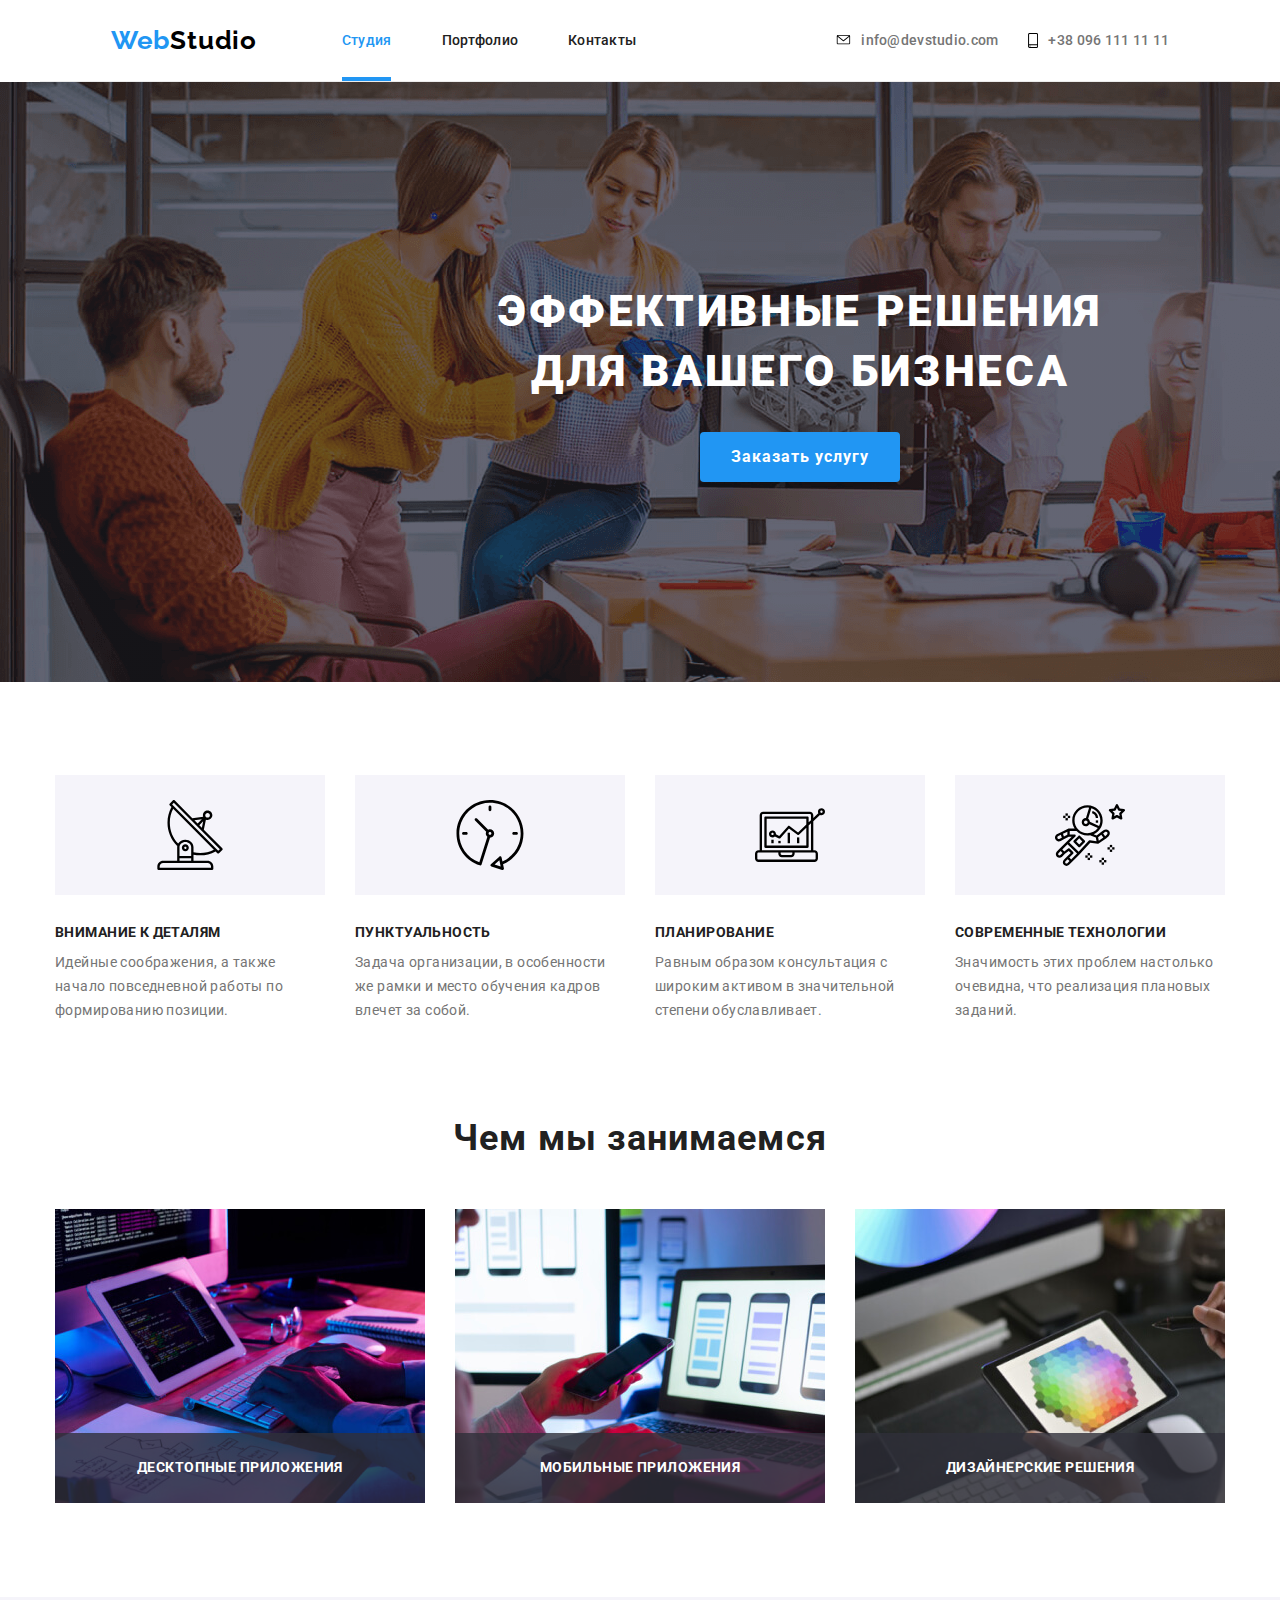
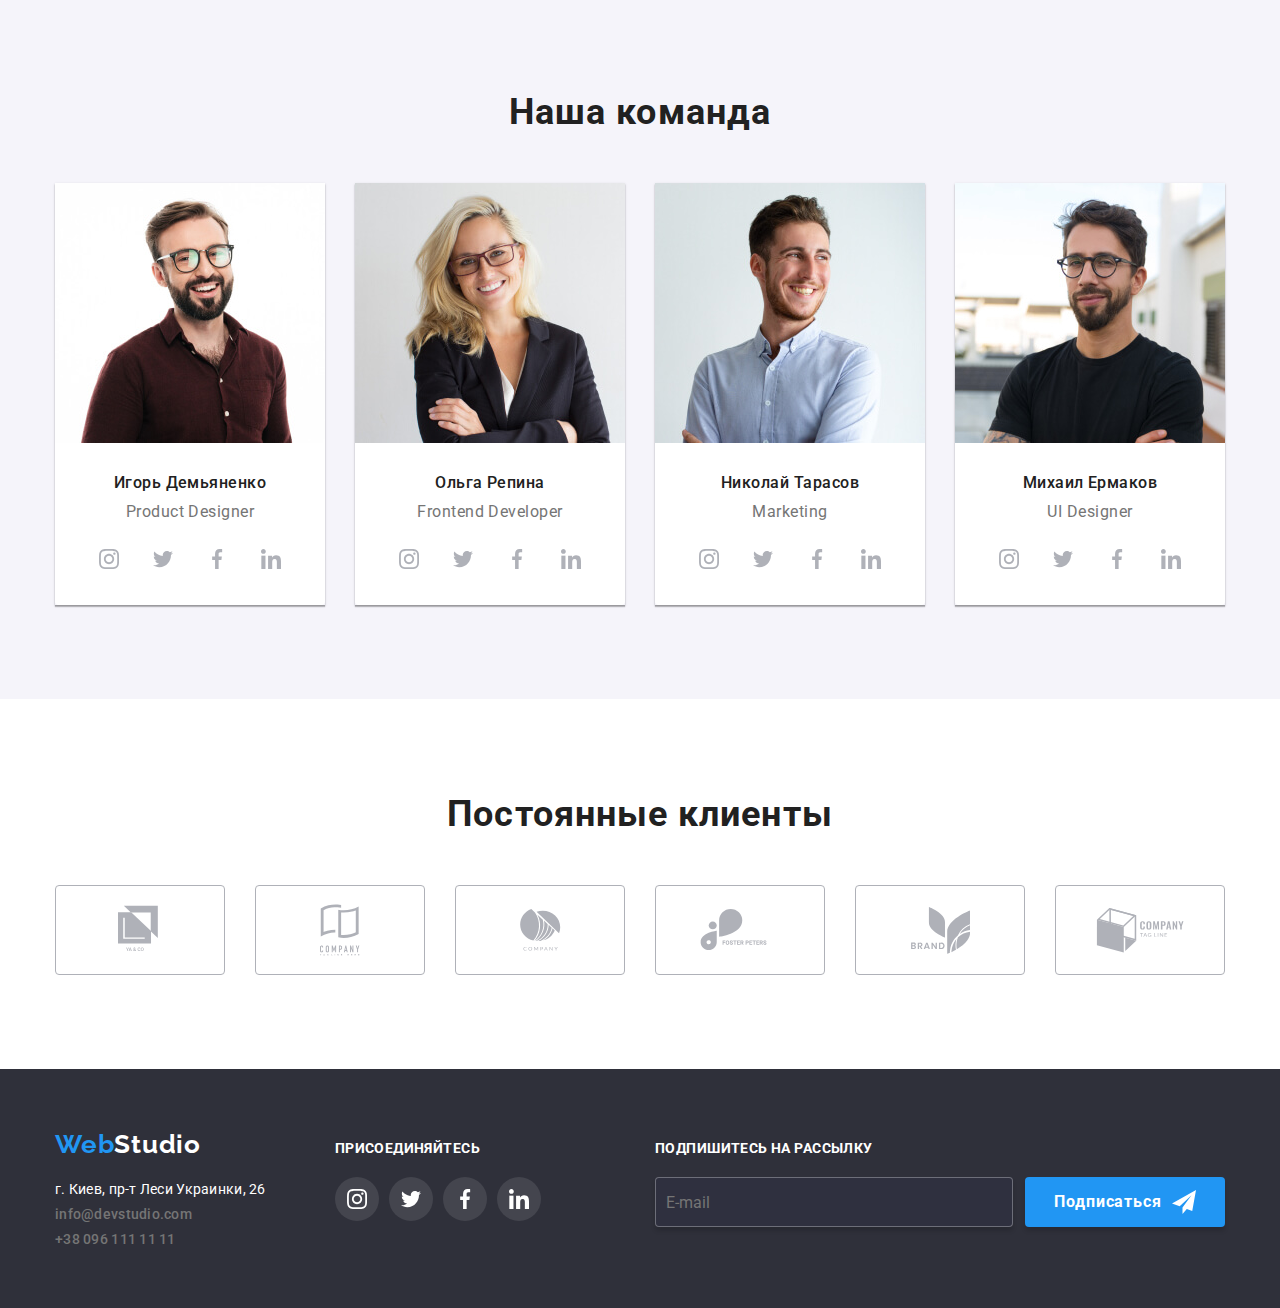
==== commit 7838b654: "доработки" ====
--- a/index.html
+++ b/index.html
@@ -180,19 +180,19 @@
                     <ul class="link container">
                         <li class="link list otstup-link"> 
                             <div class="text-na-photo">
-                                <img src="./images/desc.jpg" alt="десктопные прилодения" width="370" height="294">
+                                <img class="chem1" src="./images/chem1.jpg" alt="десктопные прилодения" width="370" height="294">
                                 <p class="chem-mi-zanimaemsa-text">Десктопные приложения</p>
                             </div>
-                        </li>
-                            <li class="link list otstup-link">
-                                <div class="text-na-photo">
-                                    <img src="./images/mobi.jpg" alt="мобильные приложения" width="370" height="294">
-                                    <p class="chem-mi-zanimaemsa-text">Мобильные приложения</p> 
-                                </div>
                         </li>
                         <li class="link list otstup-link">
                             <div class="text-na-photo">
-                                <img src="./images/design.jpg" alt="дизайнерские решения" width="370" height="294">
+                                <img class="chem2" src="./images/chem2.jpg" alt="мобильные приложения" width="370" height="294">
+                                <p class="chem-mi-zanimaemsa-text">Мобильные приложения</p> 
+                            </div>
+                        </li>
+                        <li class="link list otstup-link">
+                            <div class="text-na-photo">
+                                <img class="chem3" src="./images/chem3.jpg" alt="дизайнерские решения" width="370" height="294">
                                 <p class="chem-mi-zanimaemsa-text">Дизайнерские решения</p>
                             </div>
                         </li>
@@ -211,9 +211,17 @@
                     <h2 class="title">Наша команда</h2>
                     <ul class="link container">
                         <li class="link list team">
-                            <img src="./images/nikolai.jpg" alt="Николай" width="270" height="260">
+                            <picture>
+                                <source srcset="./images/igor-desk.jpg 1x, ./images/igor-desk@2x.jpg 2x" 
+                                    media="(min-width: 1200px)">
+                                <source srcset="./images/igor-tab.jpg 1x, ./images/igor-tab@2x.jpg 2x" 
+                                    media="(min-width: 768px)">
+                                <source srcset="./images/igor-mob.jpg 1x, ./images/igor-mob@2x.jpg 2x" 
+                                    media="(max-width: 767px)">
+                                <img src="./images/igor-desk.jpg" alt="Игорь">
+                            </picture>
                             <div class="comanda-block">
-                                <h3 class="komanda-title">Николай Кучеренко</h3>
+                                <h3 class="komanda-title">Игорь Демьяненко</h3>
                                 <p class="komanda-pozition" lang="en">Product Designer</p>
                                 <ul class="social-link container">
                                     <li class="social-link-item list">
@@ -248,9 +256,17 @@
                             </div>
                         </li>
                         <li class="link list team">
-                            <img src="./images/olha.jpg" alt="Ольга" width="270" height="260">
+                            <picture>
+                                <source srcset="./images/olha-desk.jpg 1x, ./images/olha-desk@2x.jpg 2x" 
+                                    media="(min-width: 1200px)">
+                                <source srcset="./images/olha-tab.jpg 1x, ./images/olha-tab@2x.jpg 2x" 
+                                    media="(min-width: 768px)">
+                                <source srcset="./images/olha-mob.jpg 1x, ./images/olha-mob@2x.jpg 2x" 
+                                    media="(max-width: 767px)">
+                                <img src="./images/olha-desk.jpg" alt="Ольга">
+                            </picture>
                             <div class="comanda-block">
-                                <h3 class="komanda-title">Ольга Иванова</h3>
+                                <h3 class="komanda-title">Ольга Репина</h3>
                                 <p class="komanda-pozition" lang="en">Frontend Developer</p>
                                 <ul class="social-link container">
                                     <li class="social-link-item list">
@@ -285,9 +301,17 @@
                             </div>
                         </li>
                         <li class="link list team">
-                            <img src="./images/andrey.jpg" alt="Андрей" width="270" height="260">
+                            <picture>
+                                <source srcset="./images/nikolai-desk.jpg 1x, ./images/nikolai-desk@2x.jpg 2x" 
+                                    media="(min-width: 1200px)">
+                                <source srcset="./images/nikolai-tab.jpg 1x, ./images/nikolai-tab@2x.jpg 2x" 
+                                    media="(min-width: 768px)">
+                                <source srcset="./images/nikolai-mob.jpg 1x, ./images/nikolai-mob@2x.jpg 2x" 
+                                    media="(max-width: 767px)">
+                                <img src="./images/nikolai-desk.jpg" alt="Николай">
+                            </picture>
                             <div class="comanda-block">
-                                <h3 class="komanda-title">Андрей Шевченко</h3>
+                                <h3 class="komanda-title">Николай Тарасов</h3>
                                 <p class="komanda-pozition" lang="en">Marketing</p>
                                 <ul class="social-link container">
                                     <li class="social-link-item list">
@@ -322,9 +346,17 @@
                             </div>
                         </li>
                         <li class="link list team">
-                            <img src="./images/ivan.jpg" alt="Иван" width="270" height="260">
+                            <picture>
+                                <source srcset="./images/misha-desk.jpg 1x, ./images/misha-desk@2x.jpg 2x" 
+                                    media="(min-width: 1200px)">
+                                <source srcset="./images/misha-tab.jpg 1x, ./images/misha-tab@2x.jpg 2x" 
+                                    media="(min-width: 768px)">
+                                <source srcset="./images/misha-mob.jpg 1x, ./images/misha-mob@2x.jpg 2x" 
+                                    media="(max-width: 767px)">
+                                <img src="./images/misha-desk.jpg" alt="Михаил">
+                            </picture>
                             <div class="comanda-block">
-                                <h3 class="komanda-title">Иван Николаев</h3>
+                                <h3 class="komanda-title">Михаил Ермаков</h3>
                                 <p class="komanda-pozition" lang="en">UI Designer</p>
                                 <ul class="social-link container">
                                     <li class="social-link-item list">
--- a/css/main.min.css
+++ b/css/main.min.css
@@ -1,2 +1,2 @@
-/*! normalize.css v8.0.1 | MIT License | github.com/necolas/normalize.css */html{line-height:1.15;-webkit-text-size-adjust:100%}body{margin:0}main{display:block}h1{font-size:2em;margin:0.67em 0}hr{box-sizing:content-box;height:0;overflow:visible}pre{font-family:monospace, monospace;font-size:1em}a{background-color:transparent}abbr[title]{border-bottom:none;text-decoration:underline;text-decoration:underline dotted}b,strong{font-weight:bolder}code,kbd,samp{font-family:monospace, monospace;font-size:1em}small{font-size:80%}sub,sup{font-size:75%;line-height:0;position:relative;vertical-align:baseline}sub{bottom:-0.25em}sup{top:-0.5em}img{border-style:none}button,input,optgroup,select,textarea{font-family:inherit;font-size:100%;line-height:1.15;margin:0}button,input{overflow:visible}button,select{text-transform:none}button,[type="button"],[type="reset"],[type="submit"]{-webkit-appearance:button}button::-moz-focus-inner,[type="button"]::-moz-focus-inner,[type="reset"]::-moz-focus-inner,[type="submit"]::-moz-focus-inner{border-style:none;padding:0}button:-moz-focusring,[type="button"]:-moz-focusring,[type="reset"]:-moz-focusring,[type="submit"]:-moz-focusring{outline:1px dotted ButtonText}fieldset{padding:0.35em 0.75em 0.625em}legend{box-sizing:border-box;color:inherit;display:table;max-width:100%;padding:0;white-space:normal}progress{vertical-align:baseline}textarea{overflow:auto}[type="checkbox"],[type="radio"]{box-sizing:border-box;padding:0}[type="number"]::-webkit-inner-spin-button,[type="number"]::-webkit-outer-spin-button{height:auto}[type="search"]{-webkit-appearance:textfield;outline-offset:-2px}[type="search"]::-webkit-search-decoration{-webkit-appearance:none}::-webkit-file-upload-button{-webkit-appearance:button;font:inherit}details{display:block}summary{display:list-item}template{display:none}[hidden]{display:none}html{box-sizing:border-box}*,*::before,*::after{box-sizing:inherit}body{font-family:'Roboto', sans-serif;font-style:normal;background:#ffffff}.list{list-style:none}.link{text-decoration:none}h1,h2,h3,h4,h5,h5{margin:0px}ul{margin:0px;padding:0px}p{margin:0px}img{display:block}:hover,:focus{transition:all 0.25s cubic-bezier(0.4, 0, 0.2, 1)}@media screen and (max-width: 767px){.div-container{max-width:480px;padding-right:15px;padding-left:15px;margin-right:auto;margin-left:auto;padding-top:60px;padding-bottom:60px}.title{font-weight:700;font-size:28px;line-height:1.178;text-align:center;letter-spacing:0.03em;color:#212121;margin-bottom:30px}}@media screen and (min-width: 1200px){.container{display:flex;justify-content:space-evenly}.div-container{width:1200px;padding-top:47px;padding-bottom:47px;padding-right:15px;padding-left:15px;margin-right:auto;margin-left:auto}.otstup-container{padding-top:94px;padding-bottom:94px}}@media screen and (max-width: 767px){.section-hero{max-width:480px;position:relative;margin-right:auto;margin-left:auto}.form{position:fixed;left:0;top:0;display:flex;justify-content:center;align-items:center;width:100%;height:100%;background-color:rgba(0,0,0,0.2);z-index:100;transition:250ms cubic-bezier(0.4, 0, 0.2, 1)}.is-hidden{visibility:hidden;opacity:0;pointer-events:none;transition:250ms cubic-bezier(0.4, 0, 0.2, 1)}.modal-form{position:relative;padding:40px;max-width:450px;height:609px;background:#FFFFFF;box-shadow:0px 1px 3px rgba(0,0,0,0.12),0px 1px 1px rgba(0,0,0,0.14),0px 2px 1px rgba(0,0,0,0.2);border-radius:4px;display:flex;flex-direction:column;align-items:center}.form-title{font-family:Roboto;font-style:normal;font-weight:bold;font-size:20px;line-height:1.5;text-align:center;letter-spacing:0.03em;color:#212121;margin-bottom:30px}.modal-form-list{width:370px}.form-metka-text{margin-left:8px}.modal-form-list:not(:last-child){margin-bottom:28px}.modal-form-list:last-child{margin-bottom:20px}.form-metka-text{font-family:Roboto;font-style:normal;font-weight:normal;font-size:14px;line-height:16px;letter-spacing:0.03em;color:#757575}.form-soglashenie{display:flex;align-items:center}.input-modal{width:100%;margin-right:auto;margin-left:auto}.link-modal{text-decoration-line:underline;color:#2196F3}.btn-form{padding:10px 55px;background:#2196F3;box-shadow:0px 4px 4px rgba(0,0,0,0.15);border-radius:4px;font-family:Roboto;font-style:normal;font-weight:bold;font-size:16px;line-height:30px;display:flex;align-items:center;text-align:center;letter-spacing:0.06em;margin-right:auto;margin-left:auto;color:#FFFFFF;cursor:pointer}.btn-close{display:flex;position:absolute;height:30px;width:30px;top:14px;right:14px;border-color:#000000;background:#FFFFFF;border:1px solid rgba(0,0,0,0.1);box-sizing:border-box;border-radius:50px;justify-content:center;align-items:center;cursor:pointer;transition:250ms cubic-bezier(0.4, 0, 0.2, 1)}.btn-close:hover .icon-close,.btn-close:focus .icon-close{fill:#2196F3;transition:250ms cubic-bezier(0.4, 0, 0.2, 1)}.icon-close{background-size:contain}.modal-form-list input{height:40px}.modal-form-list textarea{height:120px}.form-soglashenie{display:flex;text-align:center;justify-content:center;margin-bottom:20px}.modal-form-list{position:relative}.form-label{position:absolute;top:12px;left:42px;transition:250ms cubic-bezier(0.4, 0, 0.2, 1)}.label-comment{position:absolute;top:12px;left:16px;transition:250ms cubic-bezier(0.4, 0, 0.2, 1)}.form-img{transition:250ms cubic-bezier(0.4, 0, 0.2, 1)}.form-img{position:absolute;top:14px;left:19px;fill:#212121}input,textarea{border:1px solid rgba(33,33,33,0.2);box-sizing:border-box;border-radius:4px;cursor:pointer}.modal-form-list:hover .form-img{fill:#2196F3;box-sizing:12px}.modal-form-list:hover input,.modal-form-list:hover textarea{border-color:#2196F3}.textarea-comment{padding:15px}.modal-form-list:hover label{color:#2196F3;top:-20px;left:16px}input:focus,textarea:focus{outline-color:#2196F3}.form-input:focus+.form-label,.textarea-comment:focus+.label-comment,.form-input:not(:placeholder-shown)+.form-label,.textarea-comment:not(:placeholder-shown)+.label-comment{color:#2196F3;top:-20px;left:16px;box-sizing:12px}.form-input:focus ~ .form-img{fill:#2196F3}.form-input{padding-left:41px}}@media screen and (min-width: 1200px){.section-hero{width:1600px;position:relative;margin-right:auto;margin-left:auto}.form{position:fixed;left:0;top:0;display:flex;justify-content:center;align-items:center;width:100%;height:100%;background-color:rgba(0,0,0,0.2);z-index:100;transition:250ms cubic-bezier(0.4, 0, 0.2, 1)}.is-hidden{top:200px;visibility:hidden;opacity:0;pointer-events:none;transition:250ms cubic-bezier(0.4, 0, 0.2, 1)}.modal-form{position:relative;padding:40px;width:528px;height:581px;background:#FFFFFF;box-shadow:0px 1px 3px rgba(0,0,0,0.12),0px 1px 1px rgba(0,0,0,0.14),0px 2px 1px rgba(0,0,0,0.2);border-radius:4px;display:flex;flex-direction:column;align-items:center}.form-title{font-family:Roboto;font-style:normal;font-weight:bold;font-size:20px;line-height:23px;text-align:center;letter-spacing:0.03em;color:#212121;margin-bottom:30px}.modal-form-list{width:448px}.form-metka-text{margin-left:8px}.modal-form-list:not(:last-child){margin-bottom:28px}.modal-form-list:last-child{margin-bottom:20px}.form-metka-text{font-family:Roboto;font-style:normal;font-weight:normal;font-size:14px;line-height:1.71;letter-spacing:0.03em;color:#757575}.form-soglashenie{display:flex;align-items:center}.input-modal{width:100%;margin-right:auto;margin-left:auto}.link-modal{text-decoration-line:underline;color:#2196F3}.btn-form{padding:10px 55px;background:#2196F3;box-shadow:0px 4px 4px rgba(0,0,0,0.15);border-radius:4px;font-family:Roboto;font-style:normal;font-weight:bold;font-size:16px;line-height:30px;display:flex;align-items:center;text-align:center;letter-spacing:0.06em;margin-right:auto;margin-left:auto;color:#FFFFFF;cursor:pointer}.btn-close{display:flex;position:absolute;height:30px;width:30px;top:14px;right:14px;border-color:#000000;background:#FFFFFF;border:1px solid rgba(0,0,0,0.1);box-sizing:border-box;border-radius:50px;justify-content:center;align-items:center;cursor:pointer;transition:250ms cubic-bezier(0.4, 0, 0.2, 1)}.btn-close:hover .icon-close,.btn-close:focus .icon-close{fill:#2196F3;transition:250ms cubic-bezier(0.4, 0, 0.2, 1)}.icon-close{background-size:contain}.modal-form-list input{height:40px}.modal-form-list textarea{height:120px}.form-soglashenie{display:flex;text-align:center;justify-content:center;margin-bottom:20px}.modal-form-list{position:relative}.form-label{position:absolute;top:12px;left:42px;transition:250ms cubic-bezier(0.4, 0, 0.2, 1)}.label-comment{position:absolute;top:12px;left:16px;transition:250ms cubic-bezier(0.4, 0, 0.2, 1)}.form-img{transition:250ms cubic-bezier(0.4, 0, 0.2, 1)}.form-img{position:absolute;top:14px;left:19px;fill:#212121}input,textarea{border:1px solid rgba(33,33,33,0.2);box-sizing:border-box;border-radius:4px;cursor:pointer}.modal-form-list:hover .form-img{fill:#2196F3;box-sizing:12px}.modal-form-list:hover input,.modal-form-list:hover textarea{border-color:#2196F3}.textarea-comment{padding:15px}.modal-form-list:hover label{color:#2196F3;top:-20px;left:16px}input:focus,textarea:focus{outline-color:#2196F3}.form-input:focus+.form-label,.textarea-comment:focus+.label-comment,.form-input:not(:placeholder-shown)+.form-label,.textarea-comment:not(:placeholder-shown)+.label-comment{color:#2196F3;top:-20px;left:16px;box-sizing:12px}.form-input:focus ~ .form-img{fill:#2196F3}.form-input{padding-left:41px}}@media screen and (max-width: 767px){.header-container .div-container{max-width:480px;height:60px;margin-right:auto;margin-left:auto;display:flex;justify-content:space-between;align-items:center;position:relative;padding-top:0px;padding-bottom:0px}.logo-header-web,.logo-header-studio,.web-podval,.studio-podval{font-family:'Raleway', sans-serif;font-weight:700;font-size:26px;line-height:1.19;letter-spacing:0.03em;color:#2196f3}.logo-container{z-index:100}.logo-header-studio{color:#000}.link-nav,.mail-tel-text,.tel-container-podval,.adress-podval{font-weight:500;font-size:18px;line-height:1.167;letter-spacing:0.02em;color:#212121}.mail-tel-text{display:flex;align-items:center;color:#757575}.mail-tel-text:hover .pages-adress,.mail-tel-text:focus .pages-adress{fill:#2196f3}.nav-list-container{display:flex;text-align:center;justify-content:center;align-items:center;flex-direction:column}.contacts-container{display:flex;align-items:center;flex-direction:column}.nav-list-container{margin:0;display:flex;font-size:18px;line-height:1.167}.nav-container{margin-bottom:60px}.nav-list-container .list:not(:last-child){margin-bottom:40px}.mail-container{margin-bottom:16px}.mail-container,.tel-container{align-items:center}.studio-line::after{position:absolute;display:block;background-color:#2196f3;width:100%;height:4px;content:"";bottom:0}.portfolio-line:after{position:absolute;display:block;background-color:#2196f3;width:100%;height:4px;content:"";bottom:0}.portfolio-line,.studio-line{padding-bottom:8px}.portfolio-line,.studio-line{position:relative}.menu-btn{position:relative;z-index:100;height:40px;background-color:transparent;border:none;padding:0}.menu-btn.is-open .icon-close{display:block}.menu-btn.is-open .icon-burger{display:none}.menu-btn:hover .icon-burger,.menu-btn:focus .icon-burger,.menu-btn:hover .icon-close,.menu-btn:focus .icon-close{fill:#2196F3}.menu-btn .icon-close{display:none}.menu-wrapper{position:absolute;z-index:99;top:60px;right:0;width:480px;padding-top:118px;background-color:#fff;padding-top:120px;padding-bottom:60px;padding-left:140px;padding-right:140px;opacity:0;animation-duration:1000ms;display:none}.menu-wrapper.is-open{display:block;opacity:1;animation-name:zoomIn}}@media screen and (min-width: 1200px){.logo-header-web,.logo-header-studio,.web-podval,.studio-podval{font-family:'Raleway', sans-serif;font-weight:700;font-size:26px;line-height:1.19;letter-spacing:0.03em;color:#2196f3}.logo-header-studio{color:#000}.link-nav,.mail-tel-text,.tel-container-podval,.adress-podval{font-weight:500;font-size:14px;line-height:1.14;letter-spacing:0.02em;color:#212121}.mail-tel-text{display:flex;align-items:center;color:#757575}.mail-tel-text:hover .pages-adress,.mail-tel-text:focus .pages-adress{fill:#2196f3}.link-nav:hover,.link-nav:focus,.mail-tel-text:hover,.mail-tel-text:focus,.adress-podval:hover,.podval-adress-link:focus .adress-podval{color:#2196f3}.header-container{width:1200px;margin-right:auto;margin-left:auto;border-bottom:1px solid #ececec}.header-container .div-container{display:flex;padding-right:15px;padding-left:15px;padding-top:0;padding-bottom:0}.nav-container{display:flex;text-align:center;justify-content:center;align-items:baseline}.contacts-container{display:flex;align-items:center;margin-left:auto}.logo-container{margin:0;margin-right:85px;margin-top:24px}.pages-adress{margin-right:10px}.nav-list-container{margin:0;display:flex}.studio{margin-right:50px}.portfolio{margin-right:43px}.mail-container{margin-right:30px}.mail-container,.tel-container{align-items:center}.studio-line::after{position:absolute;display:block;background-color:#2196f3;width:47px;height:4px;content:"";bottom:0}.portfolio-line:after{position:absolute;display:block;background-color:#2196f3;width:77px;height:4px;content:"";bottom:0}.portfolio-line,.studio-line{padding-bottom:25px}.portfolio-line,.studio-line{position:relative}}@media screen and (max-width: 767px){.section-hero{max-width:480px;margin-right:auto;margin-left:auto}.hero-title{font-weight:900;font-size:26px;line-height:1.615;text-align:center;letter-spacing:0.06em;text-transform:uppercase;color:#fff;margin-top:118px;margin-bottom:30px}.hero-button{margin:0 auto;display:flex;align-items:center;width:200px;height:50px;background:#2196F3;box-shadow:0px 4px 4px rgba(0,0,0,0.15);border-radius:4px;cursor:pointer;border:none;margin-bottom:118px}.text-button{font-weight:700;font-size:16px;line-height:1.88;display:flex;align-items:center;text-align:center;letter-spacing:0.06em;color:#fff;margin-left:auto;margin-right:auto}.hero{background-image:linear-gradient(to bottom, rgba(47,48,58,0.8), rgba(47,48,58,0.8)),url(../images/shapka.jpg);max-width:1600px;background-repeat:no-repeat;margin-right:auto;margin-left:auto}.hero-container{padding-top:15px;padding-bottom:15px;padding-right:15px;padding-left:15px;margin-right:auto;margin-left:auto;animation-duration:2000ms}.zum{animation-name:zoomIn}}@media screen and (min-width: 1200px){.hero-title{font-weight:900;font-size:44px;line-height:1.36;text-align:center;letter-spacing:0.06em;text-transform:uppercase;color:#fff;margin-top:185px;margin-bottom:30px}.hero-button{margin:0 auto;display:flex;align-items:center;width:200px;height:50px;background:#2196F3;box-shadow:0px 4px 4px rgba(0,0,0,0.15);border-radius:4px;cursor:pointer;border:none;margin-bottom:185px}.text-button{font-weight:700;font-size:16px;line-height:1.88;display:flex;align-items:center;text-align:center;letter-spacing:0.06em;color:#fff;margin-left:auto;margin-right:auto}.hero{background-image:linear-gradient(to bottom, rgba(47,48,58,0.8), rgba(47,48,58,0.8)),url(../images/shapka.jpg);max-width:1600px;height:600px;background-repeat:no-repeat;margin-right:auto;margin-left:auto}.hero-container{width:1200px;padding-top:15px;padding-bottom:15px;padding-right:15px;padding-left:15px;margin-right:auto;margin-left:auto;animation-duration:2000ms}.zum{animation-name:zoomIn}}@media screen and (max-width: 767px){.o-nas-title{font-weight:700;font-size:14px;line-height:1.14;letter-spacing:0.03em;text-transform:uppercase;color:#212121;max-width:480px;margin-top:30px;margin-bottom:10px;text-align:center}.o-nas-text{font-weight:400;font-size:14px;line-height:1.71;letter-spacing:0.03em;color:#757575;max-width:480px}.o-nas-img{background:#F5F4FA;border-radius:4px}.otstup-link:not(:last-child){margin-bottom:30px}.otstup-o-nas .link:not(:last-child){margin-bottom:30px}.list-bg{display:inline-block;height:120px;max-width:480px;background-color:#f5f4fa;display:flex;align-items:center;justify-content:center}}@media screen and (min-width: 1200px){.o-nas-title{font-weight:700;font-size:14px;line-height:1.14;letter-spacing:0.03em;text-transform:uppercase;color:#212121;width:270px;margin-top:30px;margin-bottom:10px}.o-nas-text{font-weight:400;font-size:14px;line-height:1.71;letter-spacing:0.03em;color:#757575;width:270px}.o-nas-img{background:#F5F4FA;border-radius:4px}.otstup-link:not(:last-child){margin-right:30px}.o-nas.div-container{padding-top:93px}.otstup-o-nas .link:not(:last-child){margin-right:30px}.list-bg{display:inline-block;height:120px;width:270px;background-color:#f5f4fa;display:flex;align-items:center;justify-content:center}}@media screen and (max-width: 767px){.otstup-chem-mi{display:none}}@media screen and (min-width: 1200px){.title{font-weight:700;font-size:36px;line-height:1.17;text-align:center;letter-spacing:0.03em;color:#212121;margin-bottom:50px}.chem-mi-zanimaemsa-text{font-weight:700;font-size:14px;line-height:1.14;text-align:center;letter-spacing:0.03em;text-transform:uppercase;color:#fff;background:rgba(47,48,58,0.8);padding-top:27px;padding-bottom:27px;position:absolute;width:100%;background-color:rgba(47,48,58,0.8);bottom:0}.chem-mi-zanimaemsa .link:not(:last-child){margin-right:30px}.otstup-chem-mi{padding-top:47px;padding-bottom:94px}}@media screen and (max-width: 767px){.komanda-title,.komanda-pozition{font-weight:500;font-size:16px;line-height:1.19;text-align:center;letter-spacing:0.03em;color:#212121}.komanda-pozition{font-weight:400;color:#757575}.action{font-style:normal;font-weight:500;font-size:14px;line-height:1.15;letter-spacing:0.03em;color:#fff}.nasha-komanda{background-color:#F5F4FA}.comanda-block{background-color:#ffffff;border-radius:0px 0px 4px 4px;padding-top:30px;padding-bottom:24px}.social-link{margin-top:16px;margin-right:32px;margin-left:32px;display:flex;align-items:center;justify-content:center}.komanda-title{margin-bottom:10px}.team{box-shadow:0px 2px 1px rgba(0,0,0,0.2),0px 1px 1px rgba(0,0,0,0.14),0px 1px 3px rgba(0,0,0,0.12)}.team:not(:last-child){margin-bottom:30px}.social-icon{display:block;width:44px;height:44px;padding:12px;border-radius:50%;cursor:pointer;transition:all 0.25s cubic-bezier(0.4, 0, 0.2, 1)}.social-link-item:hover .social-icon,.social-icon:focus{background-color:#2196f3}.social-link-item:hover .icon,.social-icon:focus .icon{fill:#fff}.icon{fill:#AFB1B8;transition:all 0.25s cubic-bezier(0.4, 0, 0.2, 1)}.social-link-item:not(:last-child){margin-right:10px}}@media screen and (min-width: 1200px){.komanda-title,.komanda-pozition{font-weight:500;font-size:16px;line-height:1.19;text-align:center;letter-spacing:0.03em;color:#212121}.komanda-pozition{font-weight:400;color:#757575}.action{font-style:normal;font-weight:500;font-size:14px;line-height:1.15;letter-spacing:0.03em;color:#fff}.nasha-komanda{background-color:#F5F4FA}.comanda-block{background-color:#ffffff;border-radius:0px 0px 4px 4px;padding-top:30px;padding-bottom:24px}.social-link{margin-top:16px;margin-right:32px;margin-left:32px}.komanda-title{margin-bottom:10px}.team{box-shadow:0px 2px 1px rgba(0,0,0,0.2),0px 1px 1px rgba(0,0,0,0.14),0px 1px 3px rgba(0,0,0,0.12)}.social-icon{display:block;width:44px;height:44px;padding:12px;border-radius:50%;cursor:pointer;transition:all 0.25s cubic-bezier(0.4, 0, 0.2, 1)}.social-link-item:hover .social-icon,.social-icon:focus{background-color:#2196f3}.social-link-item:hover .icon,.social-icon:focus .icon{fill:#fff}.icon{fill:#AFB1B8;transition:all 0.25s cubic-bezier(0.4, 0, 0.2, 1)}.nasha-komanda .link:not(:last-child){margin-right:30px}.social-link-item:not(:last-child){margin-right:10px}}@media screen and (max-width: 767px){.div-container{max-width:480px;margin-right:auto;margin-left:auto}.klient-list{display:flex;flex-wrap:wrap;justify-content:center}.icon-client{border:1px solid #AFB1B8;border-radius:4px;display:flex;align-items:center;justify-content:center;width:170px;height:90px}.icon-client:hover,.icon-client:focus{border-color:#2196f3}.client-icon-logo{fill:#AFB1B8;transition:all 0.25s cubic-bezier(0.4, 0, 0.2, 1)}.icon-client:hover .client-icon-logo,.icon-client:focus .client-icon-logo{fill:#2196f3}.client-icon:focus .icon-client{border-color:#2196f3}.client-icon:focus .client-icon-logo{fill:#2196f3}.klient-list .link:not(:last-child){margin-bottom:30px}.klient-list .link:nth-last-child(-n+2){margin-bottom:0px}.klient-list .link:nth-last-child(2n-1){margin-left:30px}}@media screen and (min-width: 1200px){.icon-client{border:1px solid #AFB1B8;border-radius:4px;display:flex;align-items:center;justify-content:center;width:170px;height:90px}.icon-client:hover,.icon-client:focus{border-color:#2196f3}.client-icon-logo{fill:#AFB1B8;transition:all 0.25s cubic-bezier(0.4, 0, 0.2, 1)}.icon-client:hover .client-icon-logo,.icon-client:focus .client-icon-logo{fill:#2196f3}.client-icon:focus .icon-client{border-color:#2196f3}.client-icon:focus .client-icon-logo{fill:#2196f3}.klient-list .link:not(:last-child){margin-right:30px}}@media screen and (max-width: 767px){.header{max-width:480px;margin-right:auto;margin-left:auto}.portfolio-btn{font-weight:500;font-size:16px;line-height:1.63;text-align:center;letter-spacing:0.03em;color:#212121;border:1px solid #FFFFFF;box-sizing:border-box;border-radius:4px}.portfolio-btn:hover,.portfolio-btn:focus{box-shadow:0px 4px 4px rgba(0,0,0,0.25);background-color:#2196f3;color:#fff}.portfolio-title{font-weight:700;font-size:18px;line-height:2.00;letter-spacing:0.06em;color:#212121}.portfolio-text{font-weight:400;font-size:16px;line-height:1.88;letter-spacing:0.03em;color:#757575}.active-page{color:#2196f3}.portfolio-btn-text{font-family:'Roboto', sans-serif;font-style:normal;font-weight:500;font-size:16px;line-height:1.63;text-align:center;letter-spacing:0.03em}.element{text-align:center}.menu-portfolio{margin-bottom:50px}.portfolio-btn{cursor:pointer;border:none;padding-top:6px;padding-right:22px;padding-bottom:6px;padding-left:22px}.portfolio-title{margin-bottom:2px}.portfolio-text{margin-top:2px}.items{display:flex;flex-wrap:wrap}.btn:not(:last-child){margin-right:8px}.btn{margin-bottom:15px}.btn:nth-last-child(-n+2){margin-bottom:0px}.gruperovka{display:flex;flex-direction:column}.flex-element:hover{background:#FFFFFF;box-sizing:border-box;box-shadow:1px 4px 6px rgba(0,0,0,0.16),0px 4px 4px rgba(0,0,0,0.06),0px 1px 1px rgba(0,0,0,0.12);cursor:pointer}.flex-element-item{padding-top:20px;padding-right:24px;padding-bottom:20px;padding-left:24px;background:#FFFFFF;border:1px solid #EEEEEE;box-sizing:border-box}.focus-item:focus .focus-item-div{background:#FFFFFF;box-sizing:border-box;box-shadow:1px 4px 6px rgba(0,0,0,0.16),0px 4px 4px rgba(0,0,0,0.06),0px 1px 1px rgba(0,0,0,0.12);cursor:pointer}.flex-element:not(:last-child){margin-bottom:30px}.project{position:relative;overflow:hidden}.project-blue{position:absolute;top:100%;left:0;width:100%;height:100%;padding-top:63px;padding-right:23px;padding-bottom:63px;padding-left:23px;transition:all 250ms cubic-bezier(0.4, 0, 0.2, 1);font-family:Roboto;font-style:normal;font-weight:400;font-size:18px;line-height:1.556;letter-spacing:0.03em;color:#fff;opacity:0}.focus-item-div:hover .project-blue{opacity:1;top:0;background-color:rgba(33,150,243,0.9)}.focus-item:focus .project-blue{opacity:1;top:0;background-color:rgba(33,150,243,0.9)}.text-na-photo{position:relative}}@media screen and (min-width: 1200px){.portfolio-btn{font-weight:500;font-size:16px;line-height:1.63;text-align:center;letter-spacing:0.03em;color:#212121;border:1px solid #FFFFFF;box-sizing:border-box;border-radius:4px}.portfolio-btn:hover,.portfolio-btn:focus{box-shadow:0px 4px 4px rgba(0,0,0,0.25);background-color:#2196f3;color:#fff}.portfolio-title{font-weight:700;font-size:18px;line-height:2.00;letter-spacing:0.06em;color:#212121}.portfolio-text{font-weight:400;font-size:16px;line-height:1.88;letter-spacing:0.03em;color:#757575}.active-page{color:#2196f3}.portfolio-btn-text{font-family:'Roboto', sans-serif;font-style:normal;font-weight:500;font-size:16px;line-height:1.63;text-align:center;letter-spacing:0.03em}.element{text-align:center}.otstup-portfolio{padding-top:61px;padding-bottom:94px}.menu-portfolio{margin-bottom:50px}.portfolio-btn{cursor:pointer;border:none;padding-top:6px;padding-right:22px;padding-bottom:6px;padding-left:22px}.portfolio-title{margin-bottom:2px}.portfolio-text{margin-top:2px}.items{display:flex;justify-content:center}.btn:not(:last-child){margin-right:8px}.gruperovka{display:flex;flex-wrap:wrap}.flex-element{width:calc((100% - 60px) / 3);margin-right:30px;margin-bottom:30px}.flex-element:hover{background:#FFFFFF;box-sizing:border-box;box-shadow:1px 4px 6px rgba(0,0,0,0.16),0px 4px 4px rgba(0,0,0,0.06),0px 1px 1px rgba(0,0,0,0.12);cursor:pointer}.flex-element-item{padding-top:20px;padding-right:24px;padding-bottom:20px;padding-left:24px;background:#FFFFFF;border:1px solid #EEEEEE;box-sizing:border-box}.focus-item:focus .focus-item-div{background:#FFFFFF;box-sizing:border-box;box-shadow:1px 4px 6px rgba(0,0,0,0.16),0px 4px 4px rgba(0,0,0,0.06),0px 1px 1px rgba(0,0,0,0.12);cursor:pointer}.flex-element:nth-child(3n){margin-right:0px}.flex-element:nth-last-child(-n+3){margin-bottom:0px}.project{position:relative;overflow:hidden}.project-blue{position:absolute;top:100%;left:0;width:100%;height:100%;padding-top:63px;padding-right:23px;padding-bottom:63px;padding-left:23px;transition:all 250ms cubic-bezier(0.4, 0, 0.2, 1);font-family:Roboto;font-style:normal;font-weight:400;font-size:18px;line-height:1.556;letter-spacing:0.03em;color:#fff;opacity:0}.focus-item-div:hover .project-blue{opacity:1;top:0;background-color:rgba(33,150,243,0.9)}.focus-item:focus .project-blue{opacity:1;top:0;background-color:rgba(33,150,243,0.9)}.text-na-photo{position:relative}}@media screen and (max-width: 767px){.podval{max-width:480px;margin-right:auto;margin-left:auto;background:#2F303A}.podval .div-container{display:flex;flex-direction:column;justify-content:center;align-items:center}.podval-join{font-weight:700;font-size:14px;line-height:1.14;letter-spacing:0.03em;text-transform:uppercase;color:#fff;display:flex;margin-bottom:20px}.tel-container-podval{font-weight:400;color:rgba(255,255,255,0.6)}.studio-podval{color:#fff}.adress-podval{font-family:'Roboto', sans-serif;font-weight:400;color:#fff;font-style:normal}.otstup-icon{display:flex}.join{display:flex;flex-direction:column;align-items:center;margin-bottom:60px}.button-send{display:flex;align-items:center;justify-content:center}.send-icon{margin-left:10px}.container-podval{display:flex;flex-direction:column;align-items:center;margin-bottom:60px}.logo-podval{display:flex;margin-bottom:20px}.podval-adress{margin-bottom:9px}.podval-mail-tel{display:flex;flex-direction:column}.mail-container-podval,.tel-container-podval:not(:last-child){display:flex;margin-bottom:9px}.podval-icon{display:inline-block;height:44px;width:44px;background-color:rgba(255,255,255,0.1);background-size:20px;background-repeat:no-repeat;background-position:center;border-radius:50%;cursor:pointer;padding:12px;transition:all 0.25s cubic-bezier(0.4, 0, 0.2, 1)}.podval-icon:hover,.podval-icon:focus{background-color:#2196f3}.podval-icon:not(:last-child){margin-right:10px}.podpiska-container,.podpiska{display:flex;flex-direction:column;align-items:center}.action{display:flex;font-weight:700;font-size:14px;line-height:1.14;letter-spacing:0.03em;text-transform:uppercase;color:#fff;margin-bottom:20px}.button{width:200px;height:50px;font-weight:700;font-size:16px;line-height:1.88;letter-spacing:0.06em;color:#fff;background:#2196F3;box-shadow:0px 4px 4px rgba(0,0,0,0.15);border-radius:4px;cursor:pointer;border:none;margin-top:20px}.pole{width:450px;background-color:#2f303f;border:1px solid rgba(255,255,255,0.3);box-shadow:0px 4px 4px rgba(0,0,0,0.15);border-radius:4px;color:rgba(255,255,255,0.6);padding:10px}.pole:focus{outline-color:rgba(255,255,255,0.3)}.podval-link:not(:last-child){margin-right:10px}.podval-icon-item-svg{fill:#fff}}@media screen and (min-width: 1200px){.podval{background:#2F303A}.podval-join{font-weight:700;font-size:14px;line-height:1.14;letter-spacing:0.03em;text-transform:uppercase;color:#fff;display:flex;margin-bottom:20px}.tel-container-podval{font-weight:400;color:rgba(255,255,255,0.6)}.studio-podval{color:#fff}.adress-podval{font-family:'Roboto', sans-serif;font-weight:400;color:#fff;font-style:normal}.otstup-icon{display:flex}.join{width:206px}.button-send{display:flex;align-items:center;justify-content:center}.send-icon{margin-left:10px}.podval .div-container{display:flex;padding-top:60px;padding-bottom:60px;align-items:baseline}.container-podval{display:flex;flex-direction:column;margin-right:69px}.logo-podval{display:flex;margin-bottom:20px}.podval-adress{margin-bottom:9px}.podval-mail-tel{display:flex;flex-direction:column}.mail-container-podval,.tel-container-podval:not(:last-child){display:flex;margin-bottom:9px}.podval-icon{display:inline-block;height:44px;width:44px;background-color:rgba(255,255,255,0.1);background-size:20px;background-repeat:no-repeat;background-position:center;border-radius:50%;cursor:pointer;padding:12px;transition:all 0.25s cubic-bezier(0.4, 0, 0.2, 1)}.podval-icon:hover,.podval-icon:focus{background-color:#2196f3}.podval-icon:not(:last-child){margin-right:10px}.podpiska-container{margin-left:auto}.podpiska{display:flex}.action{display:flex;font-weight:700;font-size:14px;line-height:1.14;letter-spacing:0.03em;text-transform:uppercase;color:#fff;margin-bottom:20px}.button{width:200px;height:50px;font-weight:700;font-size:16px;line-height:1.88;letter-spacing:0.06em;color:#fff;background:#2196F3;box-shadow:0px 4px 4px rgba(0,0,0,0.15);border-radius:4px;cursor:pointer;border:none;margin-left:12px}.pole{width:358px;background-color:#2f303f;border:1px solid rgba(255,255,255,0.3);box-shadow:0px 4px 4px rgba(0,0,0,0.15);border-radius:4px;color:rgba(255,255,255,0.6);padding:10px}.pole:focus{outline-color:rgba(255,255,255,0.3)}.podval-link:not(:last-child){margin-right:10px}.podval-icon-item-svg{fill:#fff}}
+/*! normalize.css v8.0.1 | MIT License | github.com/necolas/normalize.css */html{line-height:1.15;-webkit-text-size-adjust:100%}body{margin:0}main{display:block}h1{font-size:2em;margin:0.67em 0}hr{box-sizing:content-box;height:0;overflow:visible}pre{font-family:monospace, monospace;font-size:1em}a{background-color:transparent}abbr[title]{border-bottom:none;text-decoration:underline;text-decoration:underline dotted}b,strong{font-weight:bolder}code,kbd,samp{font-family:monospace, monospace;font-size:1em}small{font-size:80%}sub,sup{font-size:75%;line-height:0;position:relative;vertical-align:baseline}sub{bottom:-0.25em}sup{top:-0.5em}img{border-style:none}button,input,optgroup,select,textarea{font-family:inherit;font-size:100%;line-height:1.15;margin:0}button,input{overflow:visible}button,select{text-transform:none}button,[type="button"],[type="reset"],[type="submit"]{-webkit-appearance:button}button::-moz-focus-inner,[type="button"]::-moz-focus-inner,[type="reset"]::-moz-focus-inner,[type="submit"]::-moz-focus-inner{border-style:none;padding:0}button:-moz-focusring,[type="button"]:-moz-focusring,[type="reset"]:-moz-focusring,[type="submit"]:-moz-focusring{outline:1px dotted ButtonText}fieldset{padding:0.35em 0.75em 0.625em}legend{box-sizing:border-box;color:inherit;display:table;max-width:100%;padding:0;white-space:normal}progress{vertical-align:baseline}textarea{overflow:auto}[type="checkbox"],[type="radio"]{box-sizing:border-box;padding:0}[type="number"]::-webkit-inner-spin-button,[type="number"]::-webkit-outer-spin-button{height:auto}[type="search"]{-webkit-appearance:textfield;outline-offset:-2px}[type="search"]::-webkit-search-decoration{-webkit-appearance:none}::-webkit-file-upload-button{-webkit-appearance:button;font:inherit}details{display:block}summary{display:list-item}template{display:none}[hidden]{display:none}html{box-sizing:border-box}*,*::before,*::after{box-sizing:inherit}body{font-family:'Roboto', sans-serif;font-style:normal;background:#ffffff}.list{list-style:none}.link{text-decoration:none}h1,h2,h3,h4,h5,h5{margin:0px}ul{margin:0px;padding:0px}p{margin:0px}img{display:block}:hover,:focus{transition:all 0.25s cubic-bezier(0.4, 0, 0.2, 1)}@media screen and (max-width: 767px){.div-container{max-width:480px;padding-right:15px;padding-left:15px;margin-right:auto;margin-left:auto;padding-top:60px;padding-bottom:60px}.title{font-weight:700;font-size:28px;line-height:1.178;text-align:center;letter-spacing:0.03em;color:#212121;margin-bottom:30px}}@media screen and (min-width: 768px){.div-container{width:768px;padding-right:15px;padding-left:15px;margin-right:auto;margin-left:auto;padding-top:60px;padding-bottom:60px}.title{font-weight:700;font-size:28px;line-height:1.178;text-align:center;letter-spacing:0.03em;color:#212121;margin-bottom:30px}}@media screen and (min-width: 1200px){.div-container{width:1200px;padding-right:15px;padding-left:15px;margin-right:auto;margin-left:auto;padding-top:60px;padding-bottom:60px}.title{font-weight:700;font-size:36px;line-height:1.167;text-align:center;letter-spacing:0.03em;color:#212121;margin-bottom:30px}.container{display:flex;justify-content:space-evenly}.div-container{width:1200px;padding-top:47px;padding-bottom:47px;padding-right:15px;padding-left:15px;margin-right:auto;margin-left:auto}.otstup-container{padding-top:94px;padding-bottom:94px}}@media screen and (max-width: 767px){.section-hero{max-width:480px;position:relative;margin-right:auto;margin-left:auto}.form{position:absolute;left:0;top:100px;display:flex;justify-content:center;align-items:center;width:100%;height:100%;background-color:rgba(0,0,0,0.2);z-index:100;transition:250ms cubic-bezier(0.4, 0, 0.2, 1)}.is-hidden{visibility:hidden;opacity:0;pointer-events:none;transition:250ms cubic-bezier(0.4, 0, 0.2, 1)}.modal-form{position:relative;padding:40px;max-width:450px;height:609px;background:#FFFFFF;box-shadow:0px 1px 3px rgba(0,0,0,0.12),0px 1px 1px rgba(0,0,0,0.14),0px 2px 1px rgba(0,0,0,0.2);border-radius:4px;display:flex;flex-direction:column;align-items:center}.form-title{font-family:Roboto;font-style:normal;font-weight:bold;font-size:20px;line-height:1.5;text-align:center;letter-spacing:0.03em;color:#212121;margin-bottom:30px}.modal-form-list{width:370px}.form-metka-text{margin-left:8px}.modal-form-list:not(:last-child){margin-bottom:28px}.modal-form-list:last-child{margin-bottom:20px}.form-metka-text{font-family:Roboto;font-style:normal;font-weight:normal;font-size:12px;line-height:1.67;letter-spacing:0.03em;color:#757575}.form-soglashenie{display:flex;align-items:center}.input-modal{width:100%;margin-right:auto;margin-left:auto}.link-modal{text-decoration-line:underline;color:#2196F3}.btn-form{padding:10px 55px;background:#2196F3;box-shadow:0px 4px 4px rgba(0,0,0,0.15);border-radius:4px;font-family:Roboto;font-style:normal;font-weight:bold;font-size:16px;line-height:30px;display:flex;align-items:center;text-align:center;letter-spacing:0.06em;margin-right:auto;margin-left:auto;color:#FFFFFF;cursor:pointer}.btn-close{display:flex;position:absolute;height:30px;width:30px;top:14px;right:14px;border-color:#000000;background:#FFFFFF;border:1px solid rgba(0,0,0,0.1);box-sizing:border-box;border-radius:50px;justify-content:center;align-items:center;cursor:pointer;transition:250ms cubic-bezier(0.4, 0, 0.2, 1)}.btn-close:hover .icon-close,.btn-close:focus .icon-close{fill:#2196F3;transition:250ms cubic-bezier(0.4, 0, 0.2, 1)}.icon-close{background-size:contain}.modal-form-list input{height:40px}.modal-form-list textarea{height:120px}.form-soglashenie{display:flex;text-align:center;justify-content:center;margin-bottom:20px}.modal-form-list{position:relative}.form-label{position:absolute;top:12px;left:42px;transition:250ms cubic-bezier(0.4, 0, 0.2, 1)}.label-comment{position:absolute;top:12px;left:16px;transition:250ms cubic-bezier(0.4, 0, 0.2, 1)}.form-img{transition:250ms cubic-bezier(0.4, 0, 0.2, 1)}.form-img{position:absolute;top:14px;left:19px;fill:#212121}input,textarea{border:1px solid rgba(33,33,33,0.2);box-sizing:border-box;border-radius:4px;cursor:pointer}.modal-form-list:hover .form-img{fill:#2196F3;box-sizing:12px}.modal-form-list:hover input,.modal-form-list:hover textarea{border-color:#2196F3}.textarea-comment{padding:15px}.modal-form-list:hover label{color:#2196F3;top:-20px;left:16px}input:focus,textarea:focus{outline-color:#2196F3}.form-input:focus+.form-label,.textarea-comment:focus+.label-comment,.form-input:not(:placeholder-shown)+.form-label,.textarea-comment:not(:placeholder-shown)+.label-comment{color:#2196F3;top:-20px;left:16px;box-sizing:12px}.form-input:focus ~ .form-img{fill:#2196F3}.form-input{padding-left:41px}}@media screen and (min-width: 768px){.section-hero{width:768px;position:relative;margin-right:auto;margin-left:auto}.form{position:absolute;left:0;top:100px;display:flex;justify-content:center;align-items:center;width:100%;height:100%;background-color:rgba(0,0,0,0.2);z-index:100;transition:250ms cubic-bezier(0.4, 0, 0.2, 1)}.is-hidden{visibility:hidden;opacity:0;pointer-events:none;transition:250ms cubic-bezier(0.4, 0, 0.2, 1)}.modal-form{position:relative;padding:40px;width:450px;height:609px;background:#FFFFFF;box-shadow:0px 1px 3px rgba(0,0,0,0.12),0px 1px 1px rgba(0,0,0,0.14),0px 2px 1px rgba(0,0,0,0.2);border-radius:4px;display:flex;flex-direction:column;align-items:center}.form-title{font-family:Roboto;font-style:normal;font-weight:bold;font-size:20px;line-height:1.5;text-align:center;letter-spacing:0.03em;color:#212121;margin-bottom:30px}.modal-form-list{width:370px}.form-metka-text{margin-left:8px}.modal-form-list:not(:last-child){margin-bottom:28px}.modal-form-list:last-child{margin-bottom:20px}.form-metka-text{font-family:Roboto;font-style:normal;font-weight:normal;font-size:12px;line-height:1.67;letter-spacing:0.03em;color:#757575}.form-soglashenie{display:flex;align-items:center}.input-modal{width:100%;margin-right:auto;margin-left:auto}.link-modal{text-decoration-line:underline;color:#2196F3}.btn-form{padding:10px 55px;background:#2196F3;box-shadow:0px 4px 4px rgba(0,0,0,0.15);border-radius:4px;font-family:Roboto;font-style:normal;font-weight:bold;font-size:16px;line-height:30px;display:flex;align-items:center;text-align:center;letter-spacing:0.06em;margin-right:auto;margin-left:auto;color:#FFFFFF;cursor:pointer}.btn-close{display:flex;position:absolute;height:30px;width:30px;top:14px;right:14px;border-color:#000000;background:#FFFFFF;border:1px solid rgba(0,0,0,0.1);box-sizing:border-box;border-radius:50px;justify-content:center;align-items:center;cursor:pointer;transition:250ms cubic-bezier(0.4, 0, 0.2, 1)}.btn-close:hover .icon-close,.btn-close:focus .icon-close{fill:#2196F3;transition:250ms cubic-bezier(0.4, 0, 0.2, 1)}.icon-close{background-size:contain}.modal-form-list input{height:40px}.modal-form-list textarea{height:120px}.form-soglashenie{display:flex;text-align:center;justify-content:center;margin-bottom:20px}.modal-form-list{position:relative}.form-label{position:absolute;top:12px;left:42px;transition:250ms cubic-bezier(0.4, 0, 0.2, 1)}.label-comment{position:absolute;top:12px;left:16px;transition:250ms cubic-bezier(0.4, 0, 0.2, 1)}.form-img{transition:250ms cubic-bezier(0.4, 0, 0.2, 1)}.form-img{position:absolute;top:14px;left:19px;fill:#212121}input,textarea{border:1px solid rgba(33,33,33,0.2);box-sizing:border-box;border-radius:4px;cursor:pointer}.modal-form-list:hover .form-img{fill:#2196F3;box-sizing:12px}.modal-form-list:hover input,.modal-form-list:hover textarea{border-color:#2196F3}.textarea-comment{padding:15px}.modal-form-list:hover label{color:#2196F3;top:-20px;left:16px}input:focus,textarea:focus{outline-color:#2196F3}.form-input:focus+.form-label,.textarea-comment:focus+.label-comment,.form-input:not(:placeholder-shown)+.form-label,.textarea-comment:not(:placeholder-shown)+.label-comment{color:#2196F3;top:-20px;left:16px;box-sizing:12px}.form-input:focus ~ .form-img{fill:#2196F3}.form-input{padding-left:41px}}@media screen and (min-width: 1200px){.section-hero{width:1600px;position:relative;margin-right:auto;margin-left:auto}.form{position:fixed;left:0;top:0;display:flex;justify-content:center;align-items:center;width:100%;height:100%;background-color:rgba(0,0,0,0.2);z-index:100;transition:250ms cubic-bezier(0.4, 0, 0.2, 1)}.is-hidden{top:200px;visibility:hidden;opacity:0;pointer-events:none;transition:250ms cubic-bezier(0.4, 0, 0.2, 1)}.modal-form{position:relative;padding:40px;width:528px;height:581px;background:#FFFFFF;box-shadow:0px 1px 3px rgba(0,0,0,0.12),0px 1px 1px rgba(0,0,0,0.14),0px 2px 1px rgba(0,0,0,0.2);border-radius:4px;display:flex;flex-direction:column;align-items:center}.form-title{font-family:Roboto;font-style:normal;font-weight:bold;font-size:20px;line-height:23px;text-align:center;letter-spacing:0.03em;color:#212121;margin-bottom:30px}.modal-form-list{width:448px}.form-metka-text{margin-left:8px}.modal-form-list:not(:last-child){margin-bottom:28px}.modal-form-list:last-child{margin-bottom:20px}.form-metka-text{font-family:Roboto;font-style:normal;font-weight:normal;font-size:14px;line-height:1.71;letter-spacing:0.03em;color:#757575}.form-soglashenie{display:flex;align-items:center}.input-modal{width:100%;margin-right:auto;margin-left:auto}.link-modal{text-decoration-line:underline;color:#2196F3}.btn-form{padding:10px 55px;background:#2196F3;box-shadow:0px 4px 4px rgba(0,0,0,0.15);border-radius:4px;font-family:Roboto;font-style:normal;font-weight:bold;font-size:16px;line-height:30px;display:flex;align-items:center;text-align:center;letter-spacing:0.06em;margin-right:auto;margin-left:auto;color:#FFFFFF;cursor:pointer}.btn-close{display:flex;position:absolute;height:30px;width:30px;top:14px;right:14px;border-color:#000000;background:#FFFFFF;border:1px solid rgba(0,0,0,0.1);box-sizing:border-box;border-radius:50px;justify-content:center;align-items:center;cursor:pointer;transition:250ms cubic-bezier(0.4, 0, 0.2, 1)}.btn-close:hover .icon-close,.btn-close:focus .icon-close{fill:#2196F3;transition:250ms cubic-bezier(0.4, 0, 0.2, 1)}.icon-close{background-size:contain}.modal-form-list input{height:40px}.modal-form-list textarea{height:120px}.form-soglashenie{display:flex;text-align:center;justify-content:center;margin-bottom:20px}.modal-form-list{position:relative}.form-label{position:absolute;top:12px;left:42px;transition:250ms cubic-bezier(0.4, 0, 0.2, 1)}.label-comment{position:absolute;top:12px;left:16px;transition:250ms cubic-bezier(0.4, 0, 0.2, 1)}.form-img{transition:250ms cubic-bezier(0.4, 0, 0.2, 1)}.form-img{position:absolute;top:14px;left:19px;fill:#212121}input,textarea{border:1px solid rgba(33,33,33,0.2);box-sizing:border-box;border-radius:4px;cursor:pointer}.modal-form-list:hover .form-img{fill:#2196F3;box-sizing:12px}.modal-form-list:hover input,.modal-form-list:hover textarea{border-color:#2196F3}.textarea-comment{padding:15px}.modal-form-list:hover label{color:#2196F3;top:-20px;left:16px}input:focus,textarea:focus{outline-color:#2196F3}.form-input:focus+.form-label,.textarea-comment:focus+.label-comment,.form-input:not(:placeholder-shown)+.form-label,.textarea-comment:not(:placeholder-shown)+.label-comment{color:#2196F3;top:-20px;left:16px;box-sizing:12px}.form-input:focus ~ .form-img{fill:#2196F3}.form-input{padding-left:41px}}@media screen and (max-width: 767px){.header-container{border-bottom:1px solid #ececec}.header-container .div-container{max-width:480px;height:60px;margin-right:auto;margin-left:auto;display:flex;justify-content:space-between;align-items:center;position:relative;padding-top:0px;padding-bottom:0px}.logo-header-web,.logo-header-studio,.web-podval,.studio-podval{font-family:'Raleway', sans-serif;font-weight:700;font-size:26px;line-height:1.19;letter-spacing:0.03em;color:#2196f3}.logo-container{z-index:100}.logo-header-studio{color:#000}.link-nav,.mail-tel-text,.tel-container-podval,.adress-podval{font-weight:500;font-size:18px;line-height:1.167;letter-spacing:0.02em;color:#212121}.mail-tel-text{display:flex;align-items:center;color:#757575}.mail-tel-text:hover .pages-adress,.mail-tel-text:focus .pages-adress{fill:#2196f3}.nav-list-container{display:flex;text-align:center;justify-content:center;align-items:center;flex-direction:column}.contacts-container{display:flex;align-items:center;flex-direction:column}.nav-list-container{margin:0;display:flex;font-size:18px;line-height:1.167}.nav-container{margin-bottom:60px}.nav-list-container .list:not(:last-child){margin-bottom:40px}.mail-container{margin-bottom:16px}.mail-container,.tel-container{align-items:center}.pages-adress{margin-right:10px}.studio-line::after{position:absolute;display:block;background-color:#2196f3;width:100%;height:4px;content:"";bottom:0}.portfolio-line:after{position:absolute;display:block;background-color:#2196f3;width:100%;height:4px;content:"";bottom:0}.portfolio-line,.studio-line{padding-bottom:8px}.portfolio-line,.studio-line{position:relative}.menu-btn{position:relative;z-index:100;height:40px;background-color:transparent;border:none;padding:0}.menu-btn.is-open .icon-close{display:block}.menu-btn.is-open .icon-burger{display:none}.menu-btn:hover .icon-burger,.menu-btn:focus .icon-burger,.menu-btn:hover .icon-close,.menu-btn:focus .icon-close{fill:#2196F3}.menu-btn .icon-close{display:none}.menu-wrapper{position:absolute;z-index:99;top:60px;right:0;width:480px;padding-top:118px;background-color:#fff;padding-top:120px;padding-bottom:60px;padding-left:140px;padding-right:140px;opacity:0;animation-duration:1000ms;display:none}.menu-wrapper.is-open{display:block;opacity:1;animation-name:zoomIn}}@media screen and (min-width: 768px){.menu-btn{display:none}.header-container .div-container{width:768px;height:80px;margin-right:auto;margin-left:auto;display:flex;justify-content:center;align-items:center;padding-top:0px;padding-bottom:0px;position:relative}.nav-list-container{display:flex;text-align:center;justify-content:center;align-items:center}.logo-header-web,.logo-header-studio,.web-podval,.studio-podval{font-family:'Raleway', sans-serif;font-weight:700;font-size:26px;line-height:1.19;letter-spacing:0.03em;color:#2196f3}.logo-header-studio{color:#000}.link-nav,.mail-tel-text,.tel-container-podval,.adress-podval{font-weight:500;font-size:14px;line-height:1.14;letter-spacing:0.02em;color:#212121}.mail-tel-text{display:flex;align-items:center;color:#757575}.mail-tel-text:hover .pages-adress,.mail-tel-text:focus .pages-adress{fill:#2196f3}.link-nav:hover,.link-nav:focus,.mail-tel-text:hover,.mail-tel-text:focus,.adress-podval:hover,.podval-adress-link:focus .adress-podval{color:#2196f3}.header-container{width:768px;margin-right:auto;margin-left:auto;border-bottom:1px solid #ececec}.header-container .div-container{display:flex;padding-right:15px;padding-left:15px;padding-top:0;padding-bottom:0}.menu-wrapper{display:flex;justify-content:center;align-items:center}.nav-container{display:flex;text-align:center;justify-content:center}.contacts-container{display:flex;margin-left:auto;flex-direction:column;align-items:baseline;margin-left:84px}.logo-container{margin:0;margin-right:81px}.pages-adress{margin-right:10px}.nav-list-container{margin:0;display:flex}.nav-list-container .list:not(:last-child){margin-right:50px}.mail-container{margin-bottom:10px}.mail-container,.tel-container{align-items:center}.studio-line::after{position:absolute;display:block;background-color:#2196f3;width:49px;height:4px;content:"";bottom:0}.portfolio-line:after{position:absolute;display:block;background-color:#2196f3;width:77px;height:4px;content:"";bottom:0}}@media screen and (min-width: 1200px){.header-container .div-container{width:1200px;height:81px;margin-right:auto;margin-left:auto;display:flex;justify-content:center;align-items:center;padding-top:0px;padding-bottom:0px;position:relative}.logo-header-web,.logo-header-studio,.web-podval,.studio-podval{font-family:'Raleway', sans-serif;font-weight:700;font-size:26px;line-height:1.19;letter-spacing:0.03em;color:#2196f3}.logo-header-studio{color:#000}.link-nav,.mail-tel-text,.tel-container-podval,.adress-podval{font-weight:500;font-size:14px;line-height:1.14;letter-spacing:0.02em;color:#212121}.mail-tel-text{display:flex;align-items:center;color:#757575}.mail-tel-text:hover .pages-adress,.mail-tel-text:focus .pages-adress{fill:#2196f3}.link-nav:hover,.link-nav:focus,.mail-tel-text:hover,.mail-tel-text:focus,.adress-podval:hover,.podval-adress-link:focus .adress-podval{color:#2196f3}.header-container{width:1200px;margin-right:auto;margin-left:auto;border-bottom:1px solid #ececec}.header-container .div-container{display:flex;padding-right:15px;padding-left:15px;padding-top:0;padding-bottom:0}.nav-container{display:flex;text-align:center;justify-content:center;align-items:baseline}.contacts-container{display:flex;align-items:center;margin-left:200px;flex-direction:row}.logo-container{margin:0;margin-right:85px}.pages-adress{margin-right:10px}.nav-list-container{margin:0;display:flex}.mail-container{margin-right:30px;margin-bottom:0}.mail-container,.tel-container{align-items:center}}@media screen and (max-width: 767px){.section-hero{max-width:480px;margin-right:auto;margin-left:auto}.hero-title{font-weight:900;font-size:26px;line-height:1.615;text-align:center;letter-spacing:0.06em;text-transform:uppercase;color:#fff;margin-top:118px;margin-bottom:30px}.hero-button{margin:0 auto;display:flex;align-items:center;width:200px;height:50px;background:#2196F3;box-shadow:0px 4px 4px rgba(0,0,0,0.15);border-radius:4px;cursor:pointer;border:none;margin-bottom:118px}.text-button{font-weight:700;font-size:16px;line-height:1.88;display:flex;align-items:center;text-align:center;letter-spacing:0.06em;color:#fff;margin-left:auto;margin-right:auto}.hero{background-image:linear-gradient(to bottom, rgba(47,48,58,0.4), rgba(47,48,58,0.4)),url(../images/header-mob.png);max-width:480px;height:400px;background-repeat:no-repeat;margin-right:auto;margin-left:auto}}@media screen and (max-width: 767px) and (min-device-pixel-ratio: 2), screen and (max-width: 767px) and (min-resolution: 192dpi), screen and (max-width: 767px) and (min-resolution: 2dppx){.hero{background-image:linear-gradient(to bottom, rgba(47,48,58,0.4), rgba(47,48,58,0.4)),url(../images/header-mob@2x.png)}}@media screen and (max-width: 767px){.hero-container{padding-top:15px;padding-bottom:15px;padding-right:15px;padding-left:15px;margin-right:auto;margin-left:auto;animation-duration:2000ms}.zum{animation-name:zoomIn}}@media screen and (min-width: 768px){.hero-container{width:768px;margin-right:auto;margin-left:auto}.hero-title{font-weight:900;font-size:26px;line-height:1.615;text-align:center;letter-spacing:0.06em;text-transform:uppercase;color:#fff;margin-top:118px;margin-bottom:30px}.hero-button{margin:0 auto;display:flex;align-items:center;width:200px;height:50px;background:#2196F3;box-shadow:0px 4px 4px rgba(0,0,0,0.15);border-radius:4px;cursor:pointer;border:none;margin-bottom:118px}.text-button{font-weight:700;font-size:16px;line-height:1.88;display:flex;align-items:center;text-align:center;letter-spacing:0.06em;color:#fff;margin-left:auto;margin-right:auto}.hero{background-image:linear-gradient(to bottom, rgba(47,48,58,0.4), rgba(47,48,58,0.4)),url(../images/header-tab.png);max-width:768px;height:400px;background-repeat:no-repeat;margin-right:auto;margin-left:auto}}@media screen and (min-width: 768px) and (min-device-pixel-ratio: 2), screen and (min-width: 768px) and (min-resolution: 192dpi), screen and (min-width: 768px) and (min-resolution: 2dppx){.hero{background-image:linear-gradient(to bottom, rgba(47,48,58,0.4), rgba(47,48,58,0.4)),url(../images/header-tab@2x.png)}}@media screen and (min-width: 768px){.hero-container{padding-top:15px;padding-bottom:15px;padding-right:15px;padding-left:15px;margin-right:auto;margin-left:auto;animation-duration:2000ms}.zum{animation-name:zoomIn}}@media screen and (min-width: 1200px){.hero-container{width:1200px;margin-right:auto;margin-left:auto}.hero-title{font-weight:900;font-size:44px;line-height:1.36;text-align:center;letter-spacing:0.06em;text-transform:uppercase;color:#fff;margin-top:185px;margin-bottom:30px}.hero-button{margin:0 auto;display:flex;align-items:center;width:200px;height:50px;background:#2196F3;box-shadow:0px 4px 4px rgba(0,0,0,0.15);border-radius:4px;cursor:pointer;border:none;margin-bottom:185px}.text-button{font-weight:700;font-size:16px;line-height:1.88;display:flex;align-items:center;text-align:center;letter-spacing:0.06em;color:#fff;margin-left:auto;margin-right:auto}.hero{background-image:linear-gradient(to bottom, rgba(47,48,58,0.4), rgba(47,48,58,0.4)),url(../images/header-desk.png);max-width:1600px;height:600px;background-repeat:no-repeat;margin-right:auto;margin-left:auto}}@media screen and (min-width: 1200px) and (min-device-pixel-ratio: 2), screen and (min-width: 1200px) and (min-resolution: 192dpi), screen and (min-width: 1200px) and (min-resolution: 2dppx){.hero{background-image:linear-gradient(to bottom, rgba(47,48,58,0.4), rgba(47,48,58,0.4)),url(../images/header-desk@2x.png)}}@media screen and (min-width: 1200px){.hero-container{width:1200px;padding-top:15px;padding-bottom:15px;padding-right:15px;padding-left:15px;margin-right:auto;margin-left:auto;animation-duration:2000ms}.zum{animation-name:zoomIn}}@media screen and (max-width: 767px){.o-nas-title{font-weight:700;font-size:14px;line-height:1.14;letter-spacing:0.03em;text-transform:uppercase;color:#212121;margin-top:30px;margin-bottom:10px;text-align:center}.o-nas-text{font-weight:400;font-size:14px;line-height:1.71;letter-spacing:0.03em;color:#757575;max-width:480px}.o-nas-img{background:#F5F4FA;border-radius:4px}.otstup-link:not(:last-child){margin-bottom:30px}.otstup-o-nas .link:not(:last-child){margin-bottom:30px}.list-bg{display:inline-block;height:120px;max-width:480px;background-color:#f5f4fa;display:flex;align-items:center;justify-content:center}}@media screen and (min-width: 768px){.o-nas-title{font-weight:700;font-size:14px;line-height:1.14;letter-spacing:0.03em;text-transform:uppercase;color:#212121;margin-top:30px;margin-bottom:10px}.o-nas-text{font-weight:400;font-size:14px;line-height:1.71;letter-spacing:0.03em;color:#757575;width:354px}.o-nas-img{background:#F5F4FA;border-radius:4px}.otstup-o-nas .container{display:flex;flex-wrap:wrap;justify-content:center}.otstup-link:nth-last-child(2n-1){margin-left:30px}.otstup-o-nas .link:nth-last-child(-n+2){margin-bottom:0px}.list-bg{display:inline-block;height:120px;width:354px;background-color:#f5f4fa;display:flex;align-items:center;justify-content:center}}@media screen and (min-width: 1200px){.o-nas-title{font-weight:700;font-size:14px;line-height:1.14;letter-spacing:0.03em;text-transform:uppercase;color:#212121;width:270px;margin-top:30px;margin-bottom:10px}.o-nas-text{font-weight:400;font-size:14px;line-height:1.71;letter-spacing:0.03em;color:#757575;width:270px}.o-nas-img{background:#F5F4FA;border-radius:4px}.otstup-link:nth-last-child(2n-1){margin-left:0px}.otstup-link:not(:last-child){margin-right:30px}.o-nas.div-container{padding-top:93px}.list-bg{display:inline-block;height:120px;width:270px;background-color:#f5f4fa;display:flex;align-items:center;justify-content:center}}@media screen and (max-width: 767px){.otstup-chem-mi{display:none}}@media screen and (min-width: 768px){.otstup-chem-mi{display:none}}@media screen and (min-width: 1200px){.otstup-chem-mi{display:block}.title{font-weight:700;font-size:36px;line-height:1.17;text-align:center;letter-spacing:0.03em;color:#212121;margin-bottom:50px}.chem-mi-zanimaemsa-text{font-weight:700;font-size:14px;line-height:1.14;text-align:center;letter-spacing:0.03em;text-transform:uppercase;color:#fff;background:rgba(47,48,58,0.8);padding-top:27px;padding-bottom:27px;position:absolute;width:100%;background-color:rgba(47,48,58,0.8);bottom:0}.chem-mi-zanimaemsa .link:not(:last-child){margin-right:30px}.otstup-chem-mi{padding-top:47px;padding-bottom:94px}}@media screen and (min-width: 1200px) and (min-device-pixel-ratio: 2), screen and (min-width: 1200px) and (min-resolution: 192dpi), screen and (min-width: 1200px) and (min-resolution: 2dppx){.chem1{background-image:url(../images/chem1@2x.jpg)}}@media screen and (min-width: 1200px) and (min-device-pixel-ratio: 2), screen and (min-width: 1200px) and (min-resolution: 192dpi), screen and (min-width: 1200px) and (min-resolution: 2dppx){.chem2{background-image:url(../images/chem2@2x.jpg)}}@media screen and (min-width: 1200px) and (min-device-pixel-ratio: 2), screen and (min-width: 1200px) and (min-resolution: 192dpi), screen and (min-width: 1200px) and (min-resolution: 2dppx){.chem3{background-image:url(../images/chem3@2x.jpg)}}@media screen and (max-width: 767px){.komanda-title,.komanda-pozition{font-weight:500;font-size:16px;line-height:1.19;text-align:center;letter-spacing:0.03em;color:#212121}.komanda-pozition{font-weight:400;color:#757575}.action{font-style:normal;font-weight:500;font-size:14px;line-height:1.15;letter-spacing:0.03em;color:#fff}.nasha-komanda{background-color:#F5F4FA}.comanda-block{background-color:#ffffff;border-radius:0px 0px 4px 4px;padding-top:30px;padding-bottom:24px}.social-link{margin-top:16px;margin-right:32px;margin-left:32px;display:flex;align-items:center;justify-content:center}.komanda-title{margin-bottom:10px}.team{box-shadow:0px 2px 1px rgba(0,0,0,0.2),0px 1px 1px rgba(0,0,0,0.14),0px 1px 3px rgba(0,0,0,0.12)}.team:not(:last-child){margin-bottom:30px}.social-icon{display:block;width:44px;height:44px;padding:12px;border-radius:50%;cursor:pointer;transition:all 0.25s cubic-bezier(0.4, 0, 0.2, 1)}.social-link-item:hover .social-icon,.social-icon:focus{background-color:#2196f3}.social-link-item:hover .icon,.social-icon:focus .icon{fill:#fff}.icon{fill:#AFB1B8;transition:all 0.25s cubic-bezier(0.4, 0, 0.2, 1)}.social-link-item:not(:last-child){margin-right:10px}}@media screen and (min-width: 768px){.komanda-title,.komanda-pozition{font-weight:500;font-size:16px;line-height:1.19;text-align:center;letter-spacing:0.03em;color:#212121}.komanda-pozition{font-weight:400;color:#757575}.action{font-style:normal;font-weight:500;font-size:14px;line-height:1.15;letter-spacing:0.03em;color:#fff}.otstup-container .container{display:flex;flex-wrap:wrap;justify-content:center}.team:nth-last-child(2n-1){margin-left:30px}.team{margin-bottom:30px;width:354px}.team.link:nth-last-child(-n+2){margin-bottom:0px}.nasha-komanda{background-color:#F5F4FA}.comanda-block{background-color:#ffffff;border-radius:0px 0px 4px 4px;padding-top:30px;padding-bottom:24px}.social-link{margin-top:16px}.komanda-title{margin-bottom:10px}.team{box-shadow:0px 2px 1px rgba(0,0,0,0.2),0px 1px 1px rgba(0,0,0,0.14),0px 1px 3px rgba(0,0,0,0.12)}.social-icon{display:block;width:44px;height:44px;padding:12px;border-radius:50%;cursor:pointer;transition:all 0.25s cubic-bezier(0.4, 0, 0.2, 1)}.social-link-item:hover .social-icon,.social-icon:focus{background-color:#2196f3}.social-link-item:hover .icon,.social-icon:focus .icon{fill:#fff}.icon{fill:#AFB1B8;transition:all 0.25s cubic-bezier(0.4, 0, 0.2, 1)}}@media screen and (min-width: 1200px){.komanda-title,.komanda-pozition{font-weight:500;font-size:16px;line-height:1.19;text-align:center;letter-spacing:0.03em;color:#212121}.komanda-pozition{font-weight:400;color:#757575}.otstup-container .container{display:flex;flex-wrap:nowrap;justify-content:center}.team:nth-last-child(2n-1){margin-left:0px}.team{margin-bottom:0}.action{font-style:normal;font-weight:500;font-size:14px;line-height:1.15;letter-spacing:0.03em;color:#fff}.nasha-komanda{background-color:#F5F4FA}.comanda-block{background-color:#ffffff;border-radius:0px 0px 4px 4px;padding-top:30px;padding-bottom:24px}.social-link{margin-top:16px;margin-right:32px;margin-left:32px}.komanda-title{margin-bottom:10px}.team{box-shadow:0px 2px 1px rgba(0,0,0,0.2),0px 1px 1px rgba(0,0,0,0.14),0px 1px 3px rgba(0,0,0,0.12)}.social-icon{display:block;width:44px;height:44px;padding:12px;border-radius:50%;cursor:pointer;transition:all 0.25s cubic-bezier(0.4, 0, 0.2, 1)}.social-link-item:hover .social-icon,.social-icon:focus{background-color:#2196f3}.social-link-item:hover .icon,.social-icon:focus .icon{fill:#fff}.icon{fill:#AFB1B8;transition:all 0.25s cubic-bezier(0.4, 0, 0.2, 1)}.nasha-komanda .link:not(:last-child){margin-right:30px}.social-link-item:not(:last-child){margin-right:10px}}@media screen and (max-width: 767px){.div-container{max-width:480px;margin-right:auto;margin-left:auto}.klient-list{display:flex;flex-wrap:wrap;justify-content:center}.icon-client{border:1px solid #AFB1B8;border-radius:4px;display:flex;align-items:center;justify-content:center;width:170px;height:90px}.icon-client:hover,.icon-client:focus{border-color:#2196f3}.client-icon-logo{fill:#AFB1B8;transition:all 0.25s cubic-bezier(0.4, 0, 0.2, 1)}.icon-client:hover .client-icon-logo,.icon-client:focus .client-icon-logo{fill:#2196f3}.client-icon:focus .icon-client{border-color:#2196f3}.client-icon:focus .client-icon-logo{fill:#2196f3}.klient-list .link:not(:last-child){margin-bottom:30px}.klient-list .link:nth-last-child(-n+2){margin-bottom:0px}.klient-list .link:nth-last-child(2n-1){margin-left:30px}}@media screen and (min-width: 768px){.icon-client{border:1px solid #AFB1B8;border-radius:4px;display:flex;align-items:center;justify-content:center;width:226px;height:90px}.icon-client:hover,.icon-client:focus{border-color:#2196f3}.klient-list .link{width:calc((100% - 60px) / 3);margin-right:30px;margin-bottom:30px}.klient-list .link.link:nth-child(3n){margin-right:0px}.klient-list .link.link:nth-last-child(-n+3){margin-bottom:0px}.client-icon-logo{fill:#AFB1B8;transition:all 0.25s cubic-bezier(0.4, 0, 0.2, 1)}.icon-client:hover .client-icon-logo,.icon-client:focus .client-icon-logo{fill:#2196f3}.client-icon:focus .icon-client{border-color:#2196f3}.client-icon:focus .client-icon-logo{fill:#2196f3}}@media screen and (min-width: 1200px){.icon-client{border:1px solid #AFB1B8;border-radius:4px;display:flex;align-items:center;justify-content:center;width:170px;height:90px}.icon-client:hover,.icon-client:focus{border-color:#2196f3}.klient-list .link{margin-bottom:0}.klient-list .link.link:not(:last-child){margin-right:30px}.client-icon-logo{fill:#AFB1B8;transition:all 0.25s cubic-bezier(0.4, 0, 0.2, 1)}.icon-client:hover .client-icon-logo,.icon-client:focus .client-icon-logo{fill:#2196f3}.client-icon:focus .icon-client{border-color:#2196f3}.client-icon:focus .client-icon-logo{fill:#2196f3}}@media screen and (max-width: 767px){.header-container{max-width:480px;margin-right:auto;margin-left:auto}.portfolio-btn{font-weight:500;font-size:16px;line-height:1.63;text-align:center;letter-spacing:0.03em;color:#212121;border:1px solid #FFFFFF;box-sizing:border-box;border-radius:4px}.portfolio-btn:hover,.portfolio-btn:focus{box-shadow:0px 4px 4px rgba(0,0,0,0.25);background-color:#2196f3;color:#fff}.div-container{max-width:480pxpx;margin-left:auto;margin-right:auto}.portfolio-title{font-weight:700;font-size:18px;line-height:2.00;letter-spacing:0.06em;color:#212121}.portfolio-text{font-weight:400;font-size:16px;line-height:1.88;letter-spacing:0.03em;color:#757575}.active-page{color:#2196f3}.portfolio-btn-text{font-family:'Roboto', sans-serif;font-style:normal;font-weight:500;font-size:16px;line-height:1.63;text-align:center;letter-spacing:0.03em}.element{text-align:center}.menu-portfolio{margin-bottom:50px}.portfolio-btn{cursor:pointer;border:none;padding-top:6px;padding-right:22px;padding-bottom:6px;padding-left:22px}.portfolio-title{margin-bottom:2px}.portfolio-text{margin-top:2px}.items{display:flex;flex-wrap:wrap}.btn:not(:last-child){margin-right:8px}.btn{margin-bottom:15px}.btn:nth-last-child(-n+2){margin-bottom:0px}.gruperovka{display:flex;flex-direction:column}.flex-element:hover{background:#FFFFFF;box-sizing:border-box;box-shadow:1px 4px 6px rgba(0,0,0,0.16),0px 4px 4px rgba(0,0,0,0.06),0px 1px 1px rgba(0,0,0,0.12);cursor:pointer}.flex-element-item{padding-top:20px;padding-right:24px;padding-bottom:20px;padding-left:24px;background:#FFFFFF;border:1px solid #EEEEEE;box-sizing:border-box}.focus-item:focus .focus-item-div{background:#FFFFFF;box-sizing:border-box;box-shadow:1px 4px 6px rgba(0,0,0,0.16),0px 4px 4px rgba(0,0,0,0.06),0px 1px 1px rgba(0,0,0,0.12);cursor:pointer}.flex-element:not(:last-child){margin-bottom:30px}.project{position:relative;overflow:hidden}.project-blue{position:absolute;top:100%;left:0;width:100%;height:100%;padding-top:63px;padding-right:23px;padding-bottom:63px;padding-left:23px;transition:all 250ms cubic-bezier(0.4, 0, 0.2, 1);font-family:Roboto;font-style:normal;font-weight:400;font-size:18px;line-height:1.556;letter-spacing:0.03em;color:#fff;opacity:0}.focus-item-div:hover .project-blue{opacity:1;top:0;background-color:rgba(33,150,243,0.9)}.focus-item:focus .project-blue{opacity:1;top:0;background-color:rgba(33,150,243,0.9)}.text-na-photo{position:relative}}@media screen and (min-width: 768px){.portfolio-btn{font-weight:500;font-size:16px;line-height:1.63;text-align:center;letter-spacing:0.03em;color:#212121;border:1px solid #FFFFFF;box-sizing:border-box;border-radius:4px}.portfolio-btn:hover,.portfolio-btn:focus{box-shadow:0px 4px 4px rgba(0,0,0,0.25);background-color:#2196f3;color:#fff}.div-container{width:768px;margin-left:auto;margin-right:auto}.portfolio-title{font-weight:700;font-size:18px;line-height:2.00;letter-spacing:0.06em;color:#212121}.portfolio-text{font-weight:400;font-size:16px;line-height:1.88;letter-spacing:0.03em;color:#757575}.active-page{color:#2196f3}.portfolio-btn-text{font-family:'Roboto', sans-serif;font-style:normal;font-weight:500;font-size:16px;line-height:1.63;text-align:center;letter-spacing:0.03em}.element{text-align:center}.otstup-portfolio{padding-top:61px;padding-bottom:94px}.menu-portfolio{margin-bottom:50px}.portfolio-btn{cursor:pointer;border:none;padding-top:6px;padding-right:22px;padding-bottom:6px;padding-left:22px}.portfolio-title{margin-bottom:2px}.portfolio-text{margin-top:2px}.items{display:flex;justify-content:center}.btn:not(:last-child){margin-right:8px}.gruperovka{display:flex;flex-wrap:wrap;padding-left:15px;padding-right:15px;margin-left:auto;margin-right:auto}.flex-element{width:calc((100% - 60px) / 2);margin-right:30px;margin-bottom:30px}.flex-element:hover{background:#FFFFFF;box-sizing:border-box;box-shadow:1px 4px 6px rgba(0,0,0,0.16),0px 4px 4px rgba(0,0,0,0.06),0px 1px 1px rgba(0,0,0,0.12);cursor:pointer}.flex-element-item{padding-top:20px;padding-right:24px;padding-bottom:20px;padding-left:24px;background:#FFFFFF;border:1px solid #EEEEEE;box-sizing:border-box}.focus-item:focus .focus-item-div{background:#FFFFFF;box-sizing:border-box;box-shadow:1px 4px 6px rgba(0,0,0,0.16),0px 4px 4px rgba(0,0,0,0.06),0px 1px 1px rgba(0,0,0,0.12);cursor:pointer}.flex-element:nth-child(2n){margin-right:0px}.flex-element:nth-last-child(-n+2){margin-bottom:0px}.project{position:relative;overflow:hidden}.project-blue{position:absolute;top:100%;left:0;width:100%;height:100%;padding-top:63px;padding-right:23px;padding-bottom:63px;padding-left:23px;transition:all 250ms cubic-bezier(0.4, 0, 0.2, 1);font-family:Roboto;font-style:normal;font-weight:400;font-size:18px;line-height:1.556;letter-spacing:0.03em;color:#fff;opacity:0}.focus-item-div:hover .project-blue{opacity:1;top:0;background-color:rgba(33,150,243,0.9)}.focus-item:focus .project-blue{opacity:1;top:0;background-color:rgba(33,150,243,0.9)}.text-na-photo{position:relative}}@media screen and (min-width: 1200px){.div-container{width:1200px;margin-left:auto;margin-right:auto}.portfolio-btn{font-weight:500;font-size:16px;line-height:1.63;text-align:center;letter-spacing:0.03em;color:#212121;border:1px solid #FFFFFF;box-sizing:border-box;border-radius:4px}.portfolio-btn:hover,.portfolio-btn:focus{box-shadow:0px 4px 4px rgba(0,0,0,0.25);background-color:#2196f3;color:#fff}.portfolio-title{font-weight:700;font-size:18px;line-height:2.00;letter-spacing:0.06em;color:#212121}.portfolio-text{font-weight:400;font-size:16px;line-height:1.88;letter-spacing:0.03em;color:#757575}.active-page{color:#2196f3}.portfolio-btn-text{font-family:'Roboto', sans-serif;font-style:normal;font-weight:500;font-size:16px;line-height:1.63;text-align:center;letter-spacing:0.03em}.element{text-align:center}.otstup-portfolio{padding-top:61px;padding-bottom:94px}.menu-portfolio{margin-bottom:50px}.portfolio-btn{cursor:pointer;border:none;padding-top:6px;padding-right:22px;padding-bottom:6px;padding-left:22px}.portfolio-title{margin-bottom:2px}.portfolio-text{margin-top:2px}.items{display:flex;justify-content:center}.btn:not(:last-child){margin-right:8px}.gruperovka{display:flex;flex-wrap:wrap;padding-left:0;padding-right:0}.flex-element{width:calc((100% - 60px) / 3);margin-right:30px;margin-bottom:30px}.flex-element:hover{background:#FFFFFF;box-sizing:border-box;box-shadow:1px 4px 6px rgba(0,0,0,0.16),0px 4px 4px rgba(0,0,0,0.06),0px 1px 1px rgba(0,0,0,0.12);cursor:pointer}.flex-element-item{padding-top:20px;padding-right:24px;padding-bottom:20px;padding-left:24px;background:#FFFFFF;border:1px solid #EEEEEE;box-sizing:border-box}.focus-item:focus .focus-item-div{background:#FFFFFF;box-sizing:border-box;box-shadow:1px 4px 6px rgba(0,0,0,0.16),0px 4px 4px rgba(0,0,0,0.06),0px 1px 1px rgba(0,0,0,0.12);cursor:pointer}.flex-element:nth-child(3n){margin-right:0px}.flex-element:nth-child(2n){margin-right:30px}.flex-element:nth-child(6){margin-right:0}.flex-element:nth-last-child(-n+3){margin-bottom:0px}.project{position:relative;overflow:hidden}.project-blue{position:absolute;top:100%;left:0;width:100%;height:100%;padding-top:63px;padding-right:23px;padding-bottom:63px;padding-left:23px;transition:all 250ms cubic-bezier(0.4, 0, 0.2, 1);font-family:Roboto;font-style:normal;font-weight:400;font-size:18px;line-height:1.556;letter-spacing:0.03em;color:#fff;opacity:0}.focus-item-div:hover .project-blue{opacity:1;top:0;background-color:rgba(33,150,243,0.9)}.focus-item:focus .project-blue{opacity:1;top:0;background-color:rgba(33,150,243,0.9)}.text-na-photo{position:relative}}@media screen and (max-width: 767px){.podval{max-width:480px;margin-right:auto;margin-left:auto;background:#2F303A}.podval .div-container{display:flex;flex-direction:column;justify-content:center;align-items:center}.podval-join{font-weight:700;font-size:14px;line-height:1.14;letter-spacing:0.03em;text-transform:uppercase;color:#fff;display:flex;margin-bottom:20px}.tel-container-podval{font-weight:400;color:rgba(255,255,255,0.6)}.studio-podval{color:#fff}.adress-podval{font-family:'Roboto', sans-serif;font-weight:400;color:#fff;font-style:normal}.otstup-icon{display:flex}.join{display:flex;flex-direction:column;align-items:center;margin-bottom:60px}.button-send{display:flex;align-items:center;justify-content:center}.send-icon{margin-left:10px}.container-podval{display:flex;flex-direction:column;align-items:center;margin-bottom:60px}.logo-podval{display:flex;margin-bottom:20px}.podval-adress{margin-bottom:9px}.podval-mail-tel{display:flex;flex-direction:column}.mail-container-podval,.tel-container-podval:not(:last-child){display:flex;margin-bottom:9px}.podval-icon{display:inline-block;height:44px;width:44px;background-color:rgba(255,255,255,0.1);background-size:20px;background-repeat:no-repeat;background-position:center;border-radius:50%;cursor:pointer;padding:12px;transition:all 0.25s cubic-bezier(0.4, 0, 0.2, 1)}.podval-icon:hover,.podval-icon:focus{background-color:#2196f3}.podval-icon:not(:last-child){margin-right:10px}.podpiska-container,.podpiska{display:flex;flex-direction:column;align-items:center}.action{display:flex;font-weight:700;font-size:14px;line-height:1.14;letter-spacing:0.03em;text-transform:uppercase;color:#fff;margin-bottom:20px}.button{width:200px;height:50px;font-weight:700;font-size:16px;line-height:1.88;letter-spacing:0.06em;color:#fff;background:#2196F3;box-shadow:0px 4px 4px rgba(0,0,0,0.15);border-radius:4px;cursor:pointer;border:none;margin-top:20px}.pole{width:354px;height:50px;background-color:#2f303f;border:1px solid rgba(255,255,255,0.3);box-shadow:0px 4px 4px rgba(0,0,0,0.15);border-radius:4px;color:rgba(255,255,255,0.6);padding:10px}.pole:focus{outline-color:rgba(255,255,255,0.3)}.podval-link:not(:last-child){margin-right:10px}.podval-icon-item-svg{fill:#fff}}@media screen and (min-width: 768px){.podval{background:#2F303A}.podval .div-container{width:768px;margin-right:auto;margin-left:auto;display:flex;flex-wrap:wrap;justify-content:center;align-items:center}.podval{background:#2F303A}.podval-join{font-weight:700;font-size:14px;line-height:1.14;letter-spacing:0.03em;text-transform:uppercase;color:#fff;display:flex;margin-bottom:20px;justify-content:center}.tel-container-podval{font-weight:400;color:rgba(255,255,255,0.6)}.studio-podval{color:#fff}.adress-podval{font-family:'Roboto', sans-serif;font-weight:400;color:#fff;font-style:normal}.otstup-icon{display:flex}.join{width:206px}.button-send{display:flex;align-items:center;justify-content:center}.send-icon{margin-left:10px}.podval .div-container{display:flex;padding-top:60px;padding-bottom:60px;align-items:baseline}.container-podval{display:flex;flex-direction:column;margin-right:69px;margin-bottom:60px}.logo-podval{display:flex;margin-bottom:20px}.podval-adress{margin-bottom:9px}.podval-mail-tel{display:flex;flex-direction:column}.mail-container-podval,.tel-container-podval:not(:last-child){display:flex;margin-bottom:9px}.podval-icon{display:inline-block;height:44px;width:44px;background-color:rgba(255,255,255,0.1);background-size:20px;background-repeat:no-repeat;background-position:center;border-radius:50%;cursor:pointer;padding:12px;transition:all 0.25s cubic-bezier(0.4, 0, 0.2, 1)}.podval-icon:hover,.podval-icon:focus{background-color:#2196f3}.podval-icon:not(:last-child){margin-right:10px}.podpiska-container{display:flex;margin-left:auto;margin-right:auto;flex-direction:column;justify-content:center;align-items:center}.action{display:flex;font-weight:700;font-size:14px;line-height:1.14;letter-spacing:0.03em;text-transform:uppercase;color:#fff;margin-bottom:20px}.button{width:200px;height:50px;font-weight:700;font-size:16px;line-height:1.88;letter-spacing:0.06em;color:#fff;background:#2196F3;box-shadow:0px 4px 4px rgba(0,0,0,0.15);border-radius:4px;cursor:pointer;border:none;margin-left:auto;margin-right:auto}.pole{width:358px;height:50px;background-color:#2f303f;border:1px solid rgba(255,255,255,0.3);box-shadow:0px 4px 4px rgba(0,0,0,0.15);border-radius:4px;color:rgba(255,255,255,0.6);padding:10px;margin-bottom:20px}.pole:focus{outline-color:rgba(255,255,255,0.3)}.podval-link:not(:last-child){margin-right:10px}.podval-icon-item-svg{fill:#fff}}@media screen and (min-width: 1200px){.podval{background:#2F303A}.podval .div-container{width:1200px;margin-left:auto;margin-right:auto;display:flex;flex-wrap:nowrap}.podval{background:#2F303A}.podval-join{font-weight:700;font-size:14px;line-height:1.14;letter-spacing:0.03em;text-transform:uppercase;color:#fff;display:flex;margin-bottom:20px;justify-content:left}.tel-container-podval{font-weight:400;color:rgba(255,255,255,0.6)}.studio-podval{color:#fff}.adress-podval{font-family:'Roboto', sans-serif;font-weight:400;color:#fff;font-style:normal}.otstup-icon{display:flex}.join{width:206px}.button-send{display:flex;align-items:center;justify-content:center}.send-icon{margin-left:10px}.podval .div-container{display:flex;padding-top:60px;padding-bottom:60px;align-items:baseline}.container-podval{display:flex;flex-direction:column;margin-right:69px;margin-bottom:0}.logo-podval{display:flex;margin-bottom:20px}.podval-adress{margin-bottom:9px}.podval-mail-tel{display:flex;flex-direction:column}.mail-container-podval,.tel-container-podval:not(:last-child){display:flex;margin-bottom:9px}.podval-icon{display:inline-block;height:44px;width:44px;background-color:rgba(255,255,255,0.1);background-size:20px;background-repeat:no-repeat;background-position:center;border-radius:50%;cursor:pointer;padding:12px;transition:all 0.25s cubic-bezier(0.4, 0, 0.2, 1)}.podval-icon:hover,.podval-icon:focus{background-color:#2196f3}.podval-icon:not(:last-child){margin-right:10px}.podpiska-container{margin-left:auto;margin-right:0;align-items:flex-start}.podpiska{display:flex}.action{display:flex;font-weight:700;font-size:14px;line-height:1.14;letter-spacing:0.03em;text-transform:uppercase;color:#fff;margin-bottom:20px}.button{width:200px;height:50px;font-weight:700;font-size:16px;line-height:1.88;letter-spacing:0.06em;color:#fff;background:#2196F3;box-shadow:0px 4px 4px rgba(0,0,0,0.15);border-radius:4px;cursor:pointer;border:none;margin-left:12px}.pole{width:358px;background-color:#2f303f;border:1px solid rgba(255,255,255,0.3);box-shadow:0px 4px 4px rgba(0,0,0,0.15);border-radius:4px;color:rgba(255,255,255,0.6);padding:10px;margin-bottom:0}.pole:focus{outline-color:rgba(255,255,255,0.3)}.podval-link:not(:last-child){margin-right:10px}.podval-icon-item-svg{fill:#fff}}
 /*# sourceMappingURL=main.min.css.map */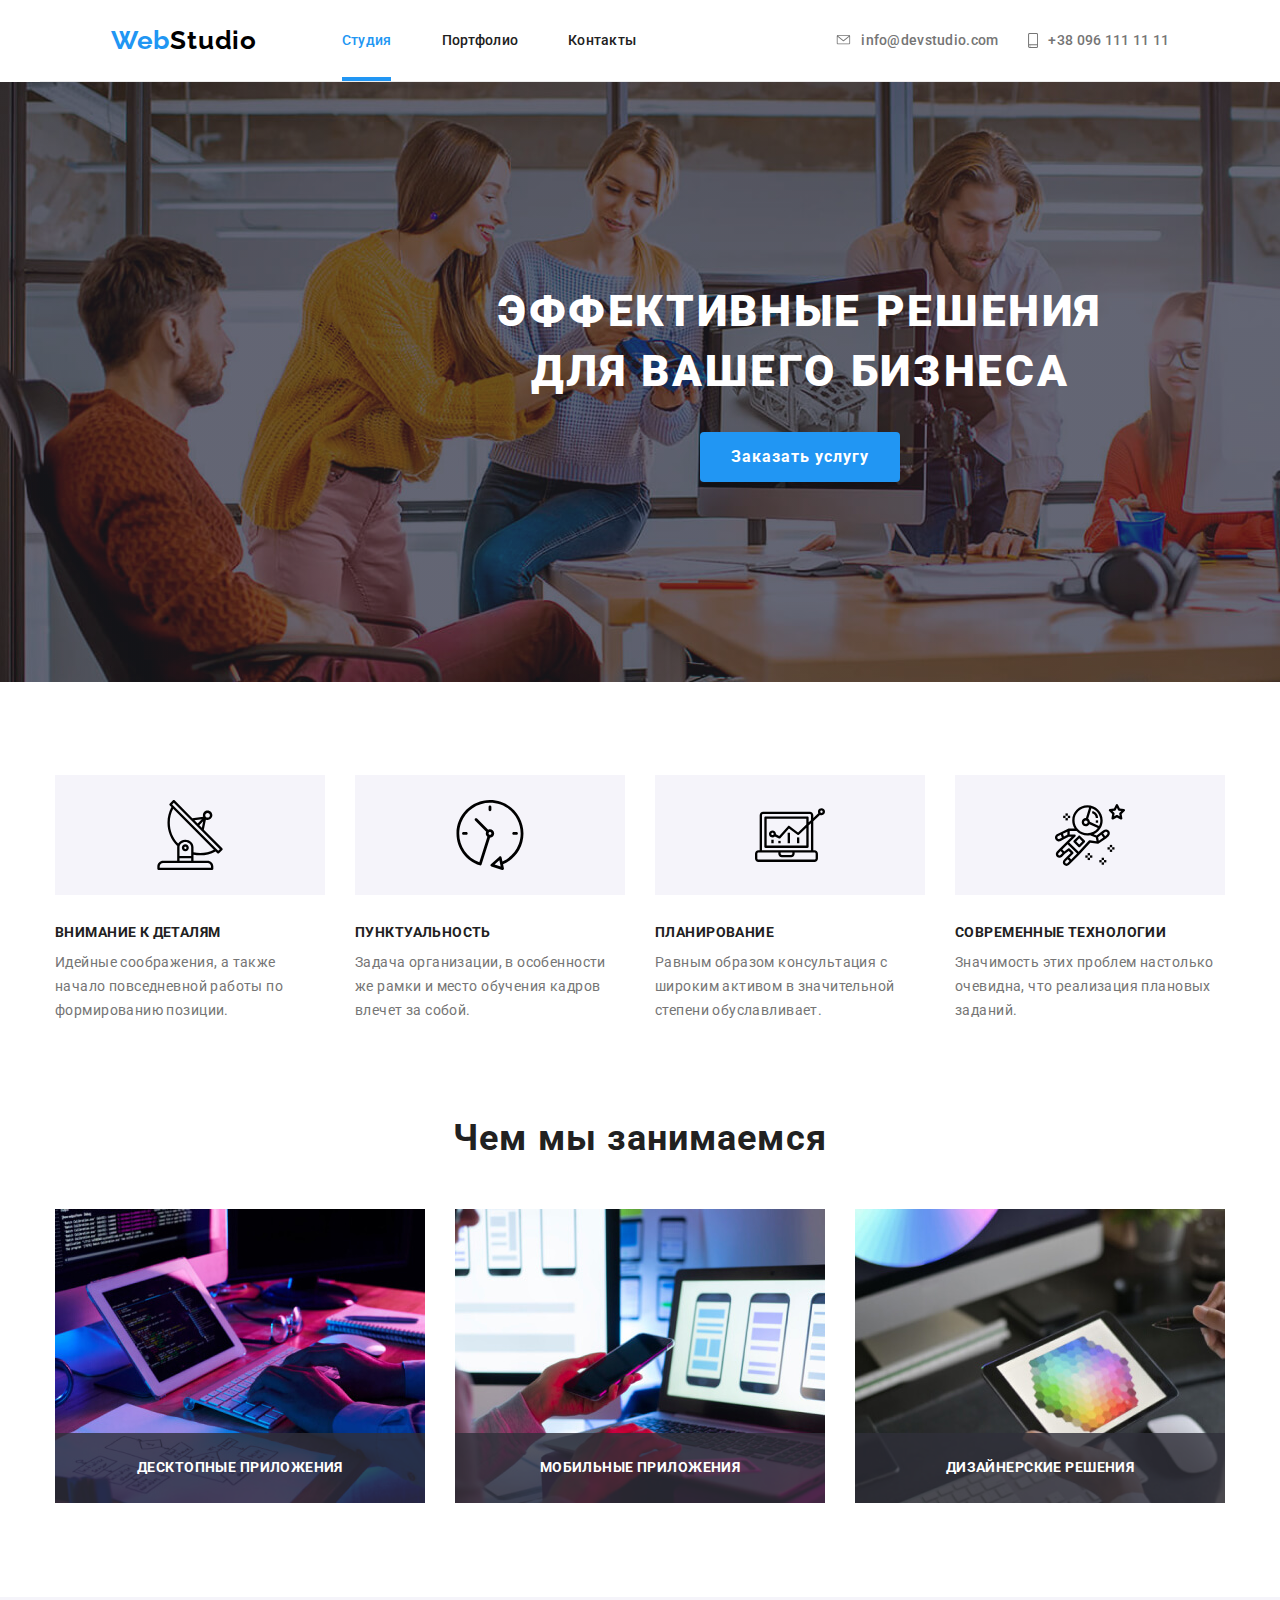
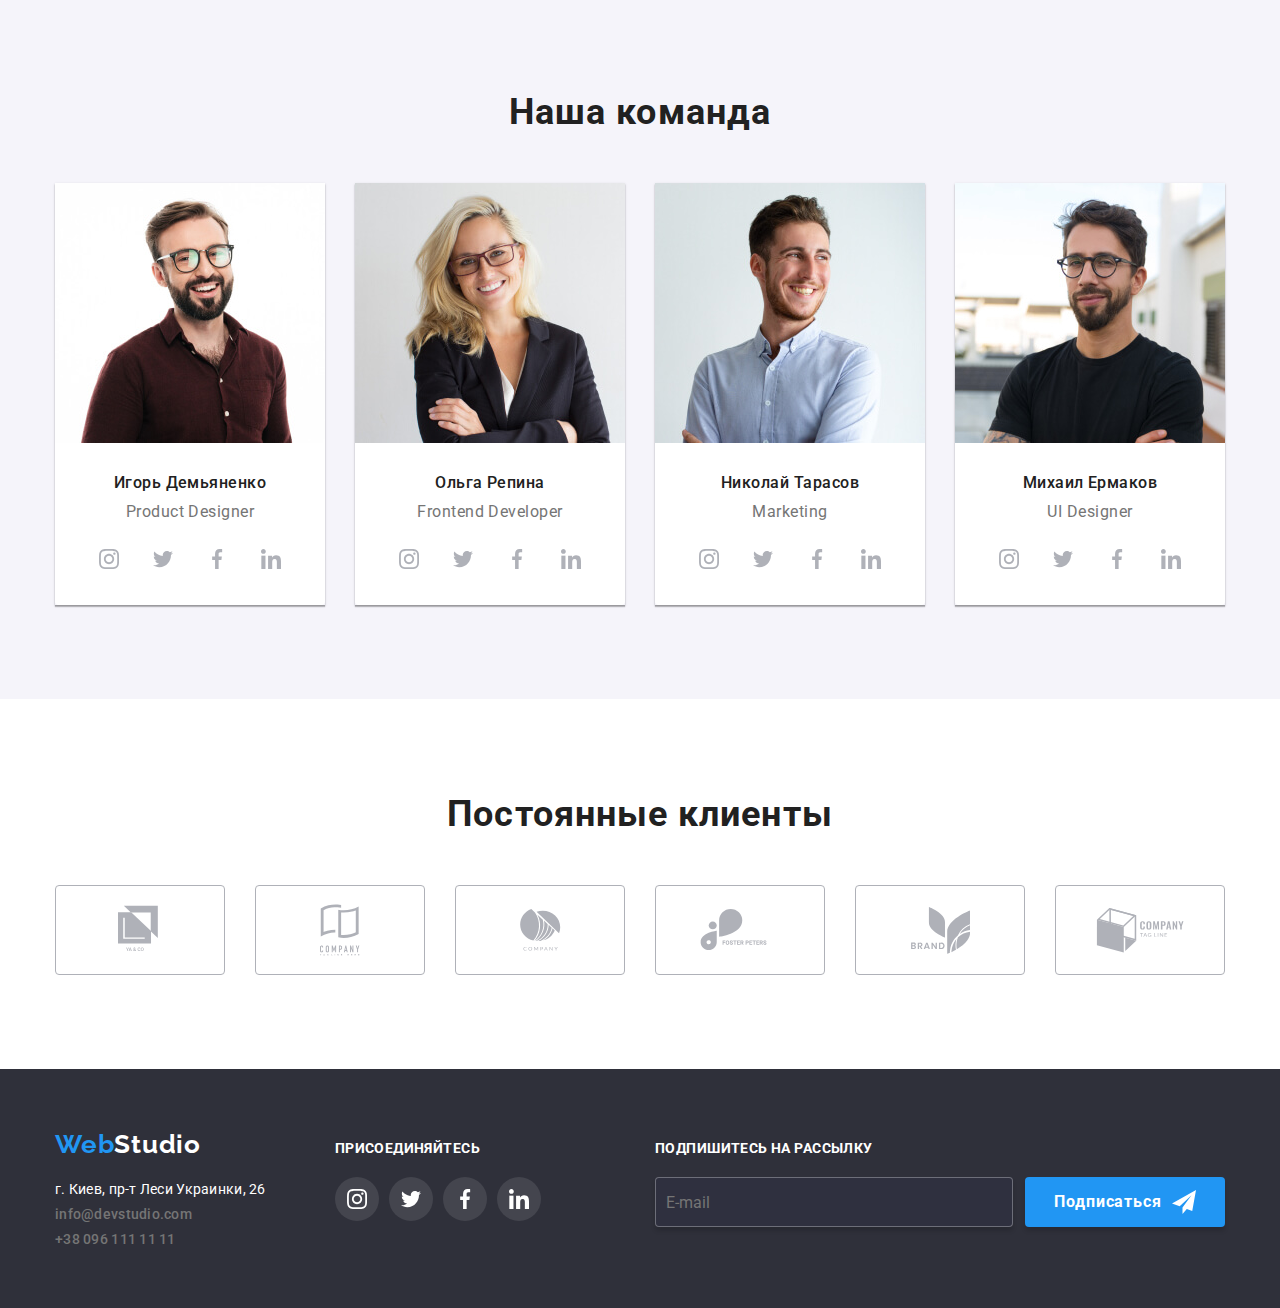
==== commit 164b6f8b: "правки" ====
--- a/index.html
+++ b/index.html
@@ -6,6 +6,9 @@
     <link href="https://fonts.googleapis.com/css2?family=Raleway:wght@700&family=Roboto:wght@400;500;700;900&display=swap" rel="stylesheet">
     <link rel="stylesheet" href="./css/main.min.css">
     <title>Веб-студия</title>
+    <style>
+        html {overflow-x: hidden;}
+    </style>
 </head>
 <body class="body-container"> 
 
--- a/css/main.min.css
+++ b/css/main.min.css
@@ -1,2 +1,2 @@
-/*! normalize.css v8.0.1 | MIT License | github.com/necolas/normalize.css */html{line-height:1.15;-webkit-text-size-adjust:100%}body{margin:0}main{display:block}h1{font-size:2em;margin:0.67em 0}hr{box-sizing:content-box;height:0;overflow:visible}pre{font-family:monospace, monospace;font-size:1em}a{background-color:transparent}abbr[title]{border-bottom:none;text-decoration:underline;text-decoration:underline dotted}b,strong{font-weight:bolder}code,kbd,samp{font-family:monospace, monospace;font-size:1em}small{font-size:80%}sub,sup{font-size:75%;line-height:0;position:relative;vertical-align:baseline}sub{bottom:-0.25em}sup{top:-0.5em}img{border-style:none}button,input,optgroup,select,textarea{font-family:inherit;font-size:100%;line-height:1.15;margin:0}button,input{overflow:visible}button,select{text-transform:none}button,[type="button"],[type="reset"],[type="submit"]{-webkit-appearance:button}button::-moz-focus-inner,[type="button"]::-moz-focus-inner,[type="reset"]::-moz-focus-inner,[type="submit"]::-moz-focus-inner{border-style:none;padding:0}button:-moz-focusring,[type="button"]:-moz-focusring,[type="reset"]:-moz-focusring,[type="submit"]:-moz-focusring{outline:1px dotted ButtonText}fieldset{padding:0.35em 0.75em 0.625em}legend{box-sizing:border-box;color:inherit;display:table;max-width:100%;padding:0;white-space:normal}progress{vertical-align:baseline}textarea{overflow:auto}[type="checkbox"],[type="radio"]{box-sizing:border-box;padding:0}[type="number"]::-webkit-inner-spin-button,[type="number"]::-webkit-outer-spin-button{height:auto}[type="search"]{-webkit-appearance:textfield;outline-offset:-2px}[type="search"]::-webkit-search-decoration{-webkit-appearance:none}::-webkit-file-upload-button{-webkit-appearance:button;font:inherit}details{display:block}summary{display:list-item}template{display:none}[hidden]{display:none}html{box-sizing:border-box}*,*::before,*::after{box-sizing:inherit}body{font-family:'Roboto', sans-serif;font-style:normal;background:#ffffff}.list{list-style:none}.link{text-decoration:none}h1,h2,h3,h4,h5,h5{margin:0px}ul{margin:0px;padding:0px}p{margin:0px}img{display:block}:hover,:focus{transition:all 0.25s cubic-bezier(0.4, 0, 0.2, 1)}@media screen and (max-width: 767px){.div-container{max-width:480px;padding-right:15px;padding-left:15px;margin-right:auto;margin-left:auto;padding-top:60px;padding-bottom:60px}.title{font-weight:700;font-size:28px;line-height:1.178;text-align:center;letter-spacing:0.03em;color:#212121;margin-bottom:30px}}@media screen and (min-width: 768px){.div-container{width:768px;padding-right:15px;padding-left:15px;margin-right:auto;margin-left:auto;padding-top:60px;padding-bottom:60px}.title{font-weight:700;font-size:28px;line-height:1.178;text-align:center;letter-spacing:0.03em;color:#212121;margin-bottom:30px}}@media screen and (min-width: 1200px){.div-container{width:1200px;padding-right:15px;padding-left:15px;margin-right:auto;margin-left:auto;padding-top:60px;padding-bottom:60px}.title{font-weight:700;font-size:36px;line-height:1.167;text-align:center;letter-spacing:0.03em;color:#212121;margin-bottom:30px}.container{display:flex;justify-content:space-evenly}.div-container{width:1200px;padding-top:47px;padding-bottom:47px;padding-right:15px;padding-left:15px;margin-right:auto;margin-left:auto}.otstup-container{padding-top:94px;padding-bottom:94px}}@media screen and (max-width: 767px){.section-hero{max-width:480px;position:relative;margin-right:auto;margin-left:auto}.form{position:absolute;left:0;top:100px;display:flex;justify-content:center;align-items:center;width:100%;height:100%;background-color:rgba(0,0,0,0.2);z-index:100;transition:250ms cubic-bezier(0.4, 0, 0.2, 1)}.is-hidden{visibility:hidden;opacity:0;pointer-events:none;transition:250ms cubic-bezier(0.4, 0, 0.2, 1)}.modal-form{position:relative;padding:40px;max-width:450px;height:609px;background:#FFFFFF;box-shadow:0px 1px 3px rgba(0,0,0,0.12),0px 1px 1px rgba(0,0,0,0.14),0px 2px 1px rgba(0,0,0,0.2);border-radius:4px;display:flex;flex-direction:column;align-items:center}.form-title{font-family:Roboto;font-style:normal;font-weight:bold;font-size:20px;line-height:1.5;text-align:center;letter-spacing:0.03em;color:#212121;margin-bottom:30px}.modal-form-list{width:370px}.form-metka-text{margin-left:8px}.modal-form-list:not(:last-child){margin-bottom:28px}.modal-form-list:last-child{margin-bottom:20px}.form-metka-text{font-family:Roboto;font-style:normal;font-weight:normal;font-size:12px;line-height:1.67;letter-spacing:0.03em;color:#757575}.form-soglashenie{display:flex;align-items:center}.input-modal{width:100%;margin-right:auto;margin-left:auto}.link-modal{text-decoration-line:underline;color:#2196F3}.btn-form{padding:10px 55px;background:#2196F3;box-shadow:0px 4px 4px rgba(0,0,0,0.15);border-radius:4px;font-family:Roboto;font-style:normal;font-weight:bold;font-size:16px;line-height:30px;display:flex;align-items:center;text-align:center;letter-spacing:0.06em;margin-right:auto;margin-left:auto;color:#FFFFFF;cursor:pointer}.btn-close{display:flex;position:absolute;height:30px;width:30px;top:14px;right:14px;border-color:#000000;background:#FFFFFF;border:1px solid rgba(0,0,0,0.1);box-sizing:border-box;border-radius:50px;justify-content:center;align-items:center;cursor:pointer;transition:250ms cubic-bezier(0.4, 0, 0.2, 1)}.btn-close:hover .icon-close,.btn-close:focus .icon-close{fill:#2196F3;transition:250ms cubic-bezier(0.4, 0, 0.2, 1)}.icon-close{background-size:contain}.modal-form-list input{height:40px}.modal-form-list textarea{height:120px}.form-soglashenie{display:flex;text-align:center;justify-content:center;margin-bottom:20px}.modal-form-list{position:relative}.form-label{position:absolute;top:12px;left:42px;transition:250ms cubic-bezier(0.4, 0, 0.2, 1)}.label-comment{position:absolute;top:12px;left:16px;transition:250ms cubic-bezier(0.4, 0, 0.2, 1)}.form-img{transition:250ms cubic-bezier(0.4, 0, 0.2, 1)}.form-img{position:absolute;top:14px;left:19px;fill:#212121}input,textarea{border:1px solid rgba(33,33,33,0.2);box-sizing:border-box;border-radius:4px;cursor:pointer}.modal-form-list:hover .form-img{fill:#2196F3;box-sizing:12px}.modal-form-list:hover input,.modal-form-list:hover textarea{border-color:#2196F3}.textarea-comment{padding:15px}.modal-form-list:hover label{color:#2196F3;top:-20px;left:16px}input:focus,textarea:focus{outline-color:#2196F3}.form-input:focus+.form-label,.textarea-comment:focus+.label-comment,.form-input:not(:placeholder-shown)+.form-label,.textarea-comment:not(:placeholder-shown)+.label-comment{color:#2196F3;top:-20px;left:16px;box-sizing:12px}.form-input:focus ~ .form-img{fill:#2196F3}.form-input{padding-left:41px}}@media screen and (min-width: 768px){.section-hero{width:768px;position:relative;margin-right:auto;margin-left:auto}.form{position:absolute;left:0;top:100px;display:flex;justify-content:center;align-items:center;width:100%;height:100%;background-color:rgba(0,0,0,0.2);z-index:100;transition:250ms cubic-bezier(0.4, 0, 0.2, 1)}.is-hidden{visibility:hidden;opacity:0;pointer-events:none;transition:250ms cubic-bezier(0.4, 0, 0.2, 1)}.modal-form{position:relative;padding:40px;width:450px;height:609px;background:#FFFFFF;box-shadow:0px 1px 3px rgba(0,0,0,0.12),0px 1px 1px rgba(0,0,0,0.14),0px 2px 1px rgba(0,0,0,0.2);border-radius:4px;display:flex;flex-direction:column;align-items:center}.form-title{font-family:Roboto;font-style:normal;font-weight:bold;font-size:20px;line-height:1.5;text-align:center;letter-spacing:0.03em;color:#212121;margin-bottom:30px}.modal-form-list{width:370px}.form-metka-text{margin-left:8px}.modal-form-list:not(:last-child){margin-bottom:28px}.modal-form-list:last-child{margin-bottom:20px}.form-metka-text{font-family:Roboto;font-style:normal;font-weight:normal;font-size:12px;line-height:1.67;letter-spacing:0.03em;color:#757575}.form-soglashenie{display:flex;align-items:center}.input-modal{width:100%;margin-right:auto;margin-left:auto}.link-modal{text-decoration-line:underline;color:#2196F3}.btn-form{padding:10px 55px;background:#2196F3;box-shadow:0px 4px 4px rgba(0,0,0,0.15);border-radius:4px;font-family:Roboto;font-style:normal;font-weight:bold;font-size:16px;line-height:30px;display:flex;align-items:center;text-align:center;letter-spacing:0.06em;margin-right:auto;margin-left:auto;color:#FFFFFF;cursor:pointer}.btn-close{display:flex;position:absolute;height:30px;width:30px;top:14px;right:14px;border-color:#000000;background:#FFFFFF;border:1px solid rgba(0,0,0,0.1);box-sizing:border-box;border-radius:50px;justify-content:center;align-items:center;cursor:pointer;transition:250ms cubic-bezier(0.4, 0, 0.2, 1)}.btn-close:hover .icon-close,.btn-close:focus .icon-close{fill:#2196F3;transition:250ms cubic-bezier(0.4, 0, 0.2, 1)}.icon-close{background-size:contain}.modal-form-list input{height:40px}.modal-form-list textarea{height:120px}.form-soglashenie{display:flex;text-align:center;justify-content:center;margin-bottom:20px}.modal-form-list{position:relative}.form-label{position:absolute;top:12px;left:42px;transition:250ms cubic-bezier(0.4, 0, 0.2, 1)}.label-comment{position:absolute;top:12px;left:16px;transition:250ms cubic-bezier(0.4, 0, 0.2, 1)}.form-img{transition:250ms cubic-bezier(0.4, 0, 0.2, 1)}.form-img{position:absolute;top:14px;left:19px;fill:#212121}input,textarea{border:1px solid rgba(33,33,33,0.2);box-sizing:border-box;border-radius:4px;cursor:pointer}.modal-form-list:hover .form-img{fill:#2196F3;box-sizing:12px}.modal-form-list:hover input,.modal-form-list:hover textarea{border-color:#2196F3}.textarea-comment{padding:15px}.modal-form-list:hover label{color:#2196F3;top:-20px;left:16px}input:focus,textarea:focus{outline-color:#2196F3}.form-input:focus+.form-label,.textarea-comment:focus+.label-comment,.form-input:not(:placeholder-shown)+.form-label,.textarea-comment:not(:placeholder-shown)+.label-comment{color:#2196F3;top:-20px;left:16px;box-sizing:12px}.form-input:focus ~ .form-img{fill:#2196F3}.form-input{padding-left:41px}}@media screen and (min-width: 1200px){.section-hero{width:1600px;position:relative;margin-right:auto;margin-left:auto}.form{position:fixed;left:0;top:0;display:flex;justify-content:center;align-items:center;width:100%;height:100%;background-color:rgba(0,0,0,0.2);z-index:100;transition:250ms cubic-bezier(0.4, 0, 0.2, 1)}.is-hidden{top:200px;visibility:hidden;opacity:0;pointer-events:none;transition:250ms cubic-bezier(0.4, 0, 0.2, 1)}.modal-form{position:relative;padding:40px;width:528px;height:581px;background:#FFFFFF;box-shadow:0px 1px 3px rgba(0,0,0,0.12),0px 1px 1px rgba(0,0,0,0.14),0px 2px 1px rgba(0,0,0,0.2);border-radius:4px;display:flex;flex-direction:column;align-items:center}.form-title{font-family:Roboto;font-style:normal;font-weight:bold;font-size:20px;line-height:23px;text-align:center;letter-spacing:0.03em;color:#212121;margin-bottom:30px}.modal-form-list{width:448px}.form-metka-text{margin-left:8px}.modal-form-list:not(:last-child){margin-bottom:28px}.modal-form-list:last-child{margin-bottom:20px}.form-metka-text{font-family:Roboto;font-style:normal;font-weight:normal;font-size:14px;line-height:1.71;letter-spacing:0.03em;color:#757575}.form-soglashenie{display:flex;align-items:center}.input-modal{width:100%;margin-right:auto;margin-left:auto}.link-modal{text-decoration-line:underline;color:#2196F3}.btn-form{padding:10px 55px;background:#2196F3;box-shadow:0px 4px 4px rgba(0,0,0,0.15);border-radius:4px;font-family:Roboto;font-style:normal;font-weight:bold;font-size:16px;line-height:30px;display:flex;align-items:center;text-align:center;letter-spacing:0.06em;margin-right:auto;margin-left:auto;color:#FFFFFF;cursor:pointer}.btn-close{display:flex;position:absolute;height:30px;width:30px;top:14px;right:14px;border-color:#000000;background:#FFFFFF;border:1px solid rgba(0,0,0,0.1);box-sizing:border-box;border-radius:50px;justify-content:center;align-items:center;cursor:pointer;transition:250ms cubic-bezier(0.4, 0, 0.2, 1)}.btn-close:hover .icon-close,.btn-close:focus .icon-close{fill:#2196F3;transition:250ms cubic-bezier(0.4, 0, 0.2, 1)}.icon-close{background-size:contain}.modal-form-list input{height:40px}.modal-form-list textarea{height:120px}.form-soglashenie{display:flex;text-align:center;justify-content:center;margin-bottom:20px}.modal-form-list{position:relative}.form-label{position:absolute;top:12px;left:42px;transition:250ms cubic-bezier(0.4, 0, 0.2, 1)}.label-comment{position:absolute;top:12px;left:16px;transition:250ms cubic-bezier(0.4, 0, 0.2, 1)}.form-img{transition:250ms cubic-bezier(0.4, 0, 0.2, 1)}.form-img{position:absolute;top:14px;left:19px;fill:#212121}input,textarea{border:1px solid rgba(33,33,33,0.2);box-sizing:border-box;border-radius:4px;cursor:pointer}.modal-form-list:hover .form-img{fill:#2196F3;box-sizing:12px}.modal-form-list:hover input,.modal-form-list:hover textarea{border-color:#2196F3}.textarea-comment{padding:15px}.modal-form-list:hover label{color:#2196F3;top:-20px;left:16px}input:focus,textarea:focus{outline-color:#2196F3}.form-input:focus+.form-label,.textarea-comment:focus+.label-comment,.form-input:not(:placeholder-shown)+.form-label,.textarea-comment:not(:placeholder-shown)+.label-comment{color:#2196F3;top:-20px;left:16px;box-sizing:12px}.form-input:focus ~ .form-img{fill:#2196F3}.form-input{padding-left:41px}}@media screen and (max-width: 767px){.header-container{border-bottom:1px solid #ececec}.header-container .div-container{max-width:480px;height:60px;margin-right:auto;margin-left:auto;display:flex;justify-content:space-between;align-items:center;position:relative;padding-top:0px;padding-bottom:0px}.logo-header-web,.logo-header-studio,.web-podval,.studio-podval{font-family:'Raleway', sans-serif;font-weight:700;font-size:26px;line-height:1.19;letter-spacing:0.03em;color:#2196f3}.logo-container{z-index:100}.logo-header-studio{color:#000}.link-nav,.mail-tel-text,.tel-container-podval,.adress-podval{font-weight:500;font-size:18px;line-height:1.167;letter-spacing:0.02em;color:#212121}.mail-tel-text{display:flex;align-items:center;color:#757575}.mail-tel-text:hover .pages-adress,.mail-tel-text:focus .pages-adress{fill:#2196f3}.nav-list-container{display:flex;text-align:center;justify-content:center;align-items:center;flex-direction:column}.contacts-container{display:flex;align-items:center;flex-direction:column}.nav-list-container{margin:0;display:flex;font-size:18px;line-height:1.167}.nav-container{margin-bottom:60px}.nav-list-container .list:not(:last-child){margin-bottom:40px}.mail-container{margin-bottom:16px}.mail-container,.tel-container{align-items:center}.pages-adress{margin-right:10px}.studio-line::after{position:absolute;display:block;background-color:#2196f3;width:100%;height:4px;content:"";bottom:0}.portfolio-line:after{position:absolute;display:block;background-color:#2196f3;width:100%;height:4px;content:"";bottom:0}.portfolio-line,.studio-line{padding-bottom:8px}.portfolio-line,.studio-line{position:relative}.menu-btn{position:relative;z-index:100;height:40px;background-color:transparent;border:none;padding:0}.menu-btn.is-open .icon-close{display:block}.menu-btn.is-open .icon-burger{display:none}.menu-btn:hover .icon-burger,.menu-btn:focus .icon-burger,.menu-btn:hover .icon-close,.menu-btn:focus .icon-close{fill:#2196F3}.menu-btn .icon-close{display:none}.menu-wrapper{position:absolute;z-index:99;top:60px;right:0;width:480px;padding-top:118px;background-color:#fff;padding-top:120px;padding-bottom:60px;padding-left:140px;padding-right:140px;opacity:0;animation-duration:1000ms;display:none}.menu-wrapper.is-open{display:block;opacity:1;animation-name:zoomIn}}@media screen and (min-width: 768px){.menu-btn{display:none}.header-container .div-container{width:768px;height:80px;margin-right:auto;margin-left:auto;display:flex;justify-content:center;align-items:center;padding-top:0px;padding-bottom:0px;position:relative}.nav-list-container{display:flex;text-align:center;justify-content:center;align-items:center}.logo-header-web,.logo-header-studio,.web-podval,.studio-podval{font-family:'Raleway', sans-serif;font-weight:700;font-size:26px;line-height:1.19;letter-spacing:0.03em;color:#2196f3}.logo-header-studio{color:#000}.link-nav,.mail-tel-text,.tel-container-podval,.adress-podval{font-weight:500;font-size:14px;line-height:1.14;letter-spacing:0.02em;color:#212121}.mail-tel-text{display:flex;align-items:center;color:#757575}.mail-tel-text:hover .pages-adress,.mail-tel-text:focus .pages-adress{fill:#2196f3}.link-nav:hover,.link-nav:focus,.mail-tel-text:hover,.mail-tel-text:focus,.adress-podval:hover,.podval-adress-link:focus .adress-podval{color:#2196f3}.header-container{width:768px;margin-right:auto;margin-left:auto;border-bottom:1px solid #ececec}.header-container .div-container{display:flex;padding-right:15px;padding-left:15px;padding-top:0;padding-bottom:0}.menu-wrapper{display:flex;justify-content:center;align-items:center}.nav-container{display:flex;text-align:center;justify-content:center}.contacts-container{display:flex;margin-left:auto;flex-direction:column;align-items:baseline;margin-left:84px}.logo-container{margin:0;margin-right:81px}.pages-adress{margin-right:10px}.nav-list-container{margin:0;display:flex}.nav-list-container .list:not(:last-child){margin-right:50px}.mail-container{margin-bottom:10px}.mail-container,.tel-container{align-items:center}.studio-line::after{position:absolute;display:block;background-color:#2196f3;width:49px;height:4px;content:"";bottom:0}.portfolio-line:after{position:absolute;display:block;background-color:#2196f3;width:77px;height:4px;content:"";bottom:0}}@media screen and (min-width: 1200px){.header-container .div-container{width:1200px;height:81px;margin-right:auto;margin-left:auto;display:flex;justify-content:center;align-items:center;padding-top:0px;padding-bottom:0px;position:relative}.logo-header-web,.logo-header-studio,.web-podval,.studio-podval{font-family:'Raleway', sans-serif;font-weight:700;font-size:26px;line-height:1.19;letter-spacing:0.03em;color:#2196f3}.logo-header-studio{color:#000}.link-nav,.mail-tel-text,.tel-container-podval,.adress-podval{font-weight:500;font-size:14px;line-height:1.14;letter-spacing:0.02em;color:#212121}.mail-tel-text{display:flex;align-items:center;color:#757575}.mail-tel-text:hover .pages-adress,.mail-tel-text:focus .pages-adress{fill:#2196f3}.link-nav:hover,.link-nav:focus,.mail-tel-text:hover,.mail-tel-text:focus,.adress-podval:hover,.podval-adress-link:focus .adress-podval{color:#2196f3}.header-container{width:1200px;margin-right:auto;margin-left:auto;border-bottom:1px solid #ececec}.header-container .div-container{display:flex;padding-right:15px;padding-left:15px;padding-top:0;padding-bottom:0}.nav-container{display:flex;text-align:center;justify-content:center;align-items:baseline}.contacts-container{display:flex;align-items:center;margin-left:200px;flex-direction:row}.logo-container{margin:0;margin-right:85px}.pages-adress{margin-right:10px}.nav-list-container{margin:0;display:flex}.mail-container{margin-right:30px;margin-bottom:0}.mail-container,.tel-container{align-items:center}}@media screen and (max-width: 767px){.section-hero{max-width:480px;margin-right:auto;margin-left:auto}.hero-title{font-weight:900;font-size:26px;line-height:1.615;text-align:center;letter-spacing:0.06em;text-transform:uppercase;color:#fff;margin-top:118px;margin-bottom:30px}.hero-button{margin:0 auto;display:flex;align-items:center;width:200px;height:50px;background:#2196F3;box-shadow:0px 4px 4px rgba(0,0,0,0.15);border-radius:4px;cursor:pointer;border:none;margin-bottom:118px}.text-button{font-weight:700;font-size:16px;line-height:1.88;display:flex;align-items:center;text-align:center;letter-spacing:0.06em;color:#fff;margin-left:auto;margin-right:auto}.hero{background-image:linear-gradient(to bottom, rgba(47,48,58,0.4), rgba(47,48,58,0.4)),url(../images/header-mob.png);max-width:480px;height:400px;background-repeat:no-repeat;margin-right:auto;margin-left:auto}}@media screen and (max-width: 767px) and (min-device-pixel-ratio: 2), screen and (max-width: 767px) and (min-resolution: 192dpi), screen and (max-width: 767px) and (min-resolution: 2dppx){.hero{background-image:linear-gradient(to bottom, rgba(47,48,58,0.4), rgba(47,48,58,0.4)),url(../images/header-mob@2x.png)}}@media screen and (max-width: 767px){.hero-container{padding-top:15px;padding-bottom:15px;padding-right:15px;padding-left:15px;margin-right:auto;margin-left:auto;animation-duration:2000ms}.zum{animation-name:zoomIn}}@media screen and (min-width: 768px){.hero-container{width:768px;margin-right:auto;margin-left:auto}.hero-title{font-weight:900;font-size:26px;line-height:1.615;text-align:center;letter-spacing:0.06em;text-transform:uppercase;color:#fff;margin-top:118px;margin-bottom:30px}.hero-button{margin:0 auto;display:flex;align-items:center;width:200px;height:50px;background:#2196F3;box-shadow:0px 4px 4px rgba(0,0,0,0.15);border-radius:4px;cursor:pointer;border:none;margin-bottom:118px}.text-button{font-weight:700;font-size:16px;line-height:1.88;display:flex;align-items:center;text-align:center;letter-spacing:0.06em;color:#fff;margin-left:auto;margin-right:auto}.hero{background-image:linear-gradient(to bottom, rgba(47,48,58,0.4), rgba(47,48,58,0.4)),url(../images/header-tab.png);max-width:768px;height:400px;background-repeat:no-repeat;margin-right:auto;margin-left:auto}}@media screen and (min-width: 768px) and (min-device-pixel-ratio: 2), screen and (min-width: 768px) and (min-resolution: 192dpi), screen and (min-width: 768px) and (min-resolution: 2dppx){.hero{background-image:linear-gradient(to bottom, rgba(47,48,58,0.4), rgba(47,48,58,0.4)),url(../images/header-tab@2x.png)}}@media screen and (min-width: 768px){.hero-container{padding-top:15px;padding-bottom:15px;padding-right:15px;padding-left:15px;margin-right:auto;margin-left:auto;animation-duration:2000ms}.zum{animation-name:zoomIn}}@media screen and (min-width: 1200px){.hero-container{width:1200px;margin-right:auto;margin-left:auto}.hero-title{font-weight:900;font-size:44px;line-height:1.36;text-align:center;letter-spacing:0.06em;text-transform:uppercase;color:#fff;margin-top:185px;margin-bottom:30px}.hero-button{margin:0 auto;display:flex;align-items:center;width:200px;height:50px;background:#2196F3;box-shadow:0px 4px 4px rgba(0,0,0,0.15);border-radius:4px;cursor:pointer;border:none;margin-bottom:185px}.text-button{font-weight:700;font-size:16px;line-height:1.88;display:flex;align-items:center;text-align:center;letter-spacing:0.06em;color:#fff;margin-left:auto;margin-right:auto}.hero{background-image:linear-gradient(to bottom, rgba(47,48,58,0.4), rgba(47,48,58,0.4)),url(../images/header-desk.png);max-width:1600px;height:600px;background-repeat:no-repeat;margin-right:auto;margin-left:auto}}@media screen and (min-width: 1200px) and (min-device-pixel-ratio: 2), screen and (min-width: 1200px) and (min-resolution: 192dpi), screen and (min-width: 1200px) and (min-resolution: 2dppx){.hero{background-image:linear-gradient(to bottom, rgba(47,48,58,0.4), rgba(47,48,58,0.4)),url(../images/header-desk@2x.png)}}@media screen and (min-width: 1200px){.hero-container{width:1200px;padding-top:15px;padding-bottom:15px;padding-right:15px;padding-left:15px;margin-right:auto;margin-left:auto;animation-duration:2000ms}.zum{animation-name:zoomIn}}@media screen and (max-width: 767px){.o-nas-title{font-weight:700;font-size:14px;line-height:1.14;letter-spacing:0.03em;text-transform:uppercase;color:#212121;margin-top:30px;margin-bottom:10px;text-align:center}.o-nas-text{font-weight:400;font-size:14px;line-height:1.71;letter-spacing:0.03em;color:#757575;max-width:480px}.o-nas-img{background:#F5F4FA;border-radius:4px}.otstup-link:not(:last-child){margin-bottom:30px}.otstup-o-nas .link:not(:last-child){margin-bottom:30px}.list-bg{display:inline-block;height:120px;max-width:480px;background-color:#f5f4fa;display:flex;align-items:center;justify-content:center}}@media screen and (min-width: 768px){.o-nas-title{font-weight:700;font-size:14px;line-height:1.14;letter-spacing:0.03em;text-transform:uppercase;color:#212121;margin-top:30px;margin-bottom:10px}.o-nas-text{font-weight:400;font-size:14px;line-height:1.71;letter-spacing:0.03em;color:#757575;width:354px}.o-nas-img{background:#F5F4FA;border-radius:4px}.otstup-o-nas .container{display:flex;flex-wrap:wrap;justify-content:center}.otstup-link:nth-last-child(2n-1){margin-left:30px}.otstup-o-nas .link:nth-last-child(-n+2){margin-bottom:0px}.list-bg{display:inline-block;height:120px;width:354px;background-color:#f5f4fa;display:flex;align-items:center;justify-content:center}}@media screen and (min-width: 1200px){.o-nas-title{font-weight:700;font-size:14px;line-height:1.14;letter-spacing:0.03em;text-transform:uppercase;color:#212121;width:270px;margin-top:30px;margin-bottom:10px}.o-nas-text{font-weight:400;font-size:14px;line-height:1.71;letter-spacing:0.03em;color:#757575;width:270px}.o-nas-img{background:#F5F4FA;border-radius:4px}.otstup-link:nth-last-child(2n-1){margin-left:0px}.otstup-link:not(:last-child){margin-right:30px}.o-nas.div-container{padding-top:93px}.list-bg{display:inline-block;height:120px;width:270px;background-color:#f5f4fa;display:flex;align-items:center;justify-content:center}}@media screen and (max-width: 767px){.otstup-chem-mi{display:none}}@media screen and (min-width: 768px){.otstup-chem-mi{display:none}}@media screen and (min-width: 1200px){.otstup-chem-mi{display:block}.title{font-weight:700;font-size:36px;line-height:1.17;text-align:center;letter-spacing:0.03em;color:#212121;margin-bottom:50px}.chem-mi-zanimaemsa-text{font-weight:700;font-size:14px;line-height:1.14;text-align:center;letter-spacing:0.03em;text-transform:uppercase;color:#fff;background:rgba(47,48,58,0.8);padding-top:27px;padding-bottom:27px;position:absolute;width:100%;background-color:rgba(47,48,58,0.8);bottom:0}.chem-mi-zanimaemsa .link:not(:last-child){margin-right:30px}.otstup-chem-mi{padding-top:47px;padding-bottom:94px}}@media screen and (min-width: 1200px) and (min-device-pixel-ratio: 2), screen and (min-width: 1200px) and (min-resolution: 192dpi), screen and (min-width: 1200px) and (min-resolution: 2dppx){.chem1{background-image:url(../images/chem1@2x.jpg)}}@media screen and (min-width: 1200px) and (min-device-pixel-ratio: 2), screen and (min-width: 1200px) and (min-resolution: 192dpi), screen and (min-width: 1200px) and (min-resolution: 2dppx){.chem2{background-image:url(../images/chem2@2x.jpg)}}@media screen and (min-width: 1200px) and (min-device-pixel-ratio: 2), screen and (min-width: 1200px) and (min-resolution: 192dpi), screen and (min-width: 1200px) and (min-resolution: 2dppx){.chem3{background-image:url(../images/chem3@2x.jpg)}}@media screen and (max-width: 767px){.komanda-title,.komanda-pozition{font-weight:500;font-size:16px;line-height:1.19;text-align:center;letter-spacing:0.03em;color:#212121}.komanda-pozition{font-weight:400;color:#757575}.action{font-style:normal;font-weight:500;font-size:14px;line-height:1.15;letter-spacing:0.03em;color:#fff}.nasha-komanda{background-color:#F5F4FA}.comanda-block{background-color:#ffffff;border-radius:0px 0px 4px 4px;padding-top:30px;padding-bottom:24px}.social-link{margin-top:16px;margin-right:32px;margin-left:32px;display:flex;align-items:center;justify-content:center}.komanda-title{margin-bottom:10px}.team{box-shadow:0px 2px 1px rgba(0,0,0,0.2),0px 1px 1px rgba(0,0,0,0.14),0px 1px 3px rgba(0,0,0,0.12)}.team:not(:last-child){margin-bottom:30px}.social-icon{display:block;width:44px;height:44px;padding:12px;border-radius:50%;cursor:pointer;transition:all 0.25s cubic-bezier(0.4, 0, 0.2, 1)}.social-link-item:hover .social-icon,.social-icon:focus{background-color:#2196f3}.social-link-item:hover .icon,.social-icon:focus .icon{fill:#fff}.icon{fill:#AFB1B8;transition:all 0.25s cubic-bezier(0.4, 0, 0.2, 1)}.social-link-item:not(:last-child){margin-right:10px}}@media screen and (min-width: 768px){.komanda-title,.komanda-pozition{font-weight:500;font-size:16px;line-height:1.19;text-align:center;letter-spacing:0.03em;color:#212121}.komanda-pozition{font-weight:400;color:#757575}.action{font-style:normal;font-weight:500;font-size:14px;line-height:1.15;letter-spacing:0.03em;color:#fff}.otstup-container .container{display:flex;flex-wrap:wrap;justify-content:center}.team:nth-last-child(2n-1){margin-left:30px}.team{margin-bottom:30px;width:354px}.team.link:nth-last-child(-n+2){margin-bottom:0px}.nasha-komanda{background-color:#F5F4FA}.comanda-block{background-color:#ffffff;border-radius:0px 0px 4px 4px;padding-top:30px;padding-bottom:24px}.social-link{margin-top:16px}.komanda-title{margin-bottom:10px}.team{box-shadow:0px 2px 1px rgba(0,0,0,0.2),0px 1px 1px rgba(0,0,0,0.14),0px 1px 3px rgba(0,0,0,0.12)}.social-icon{display:block;width:44px;height:44px;padding:12px;border-radius:50%;cursor:pointer;transition:all 0.25s cubic-bezier(0.4, 0, 0.2, 1)}.social-link-item:hover .social-icon,.social-icon:focus{background-color:#2196f3}.social-link-item:hover .icon,.social-icon:focus .icon{fill:#fff}.icon{fill:#AFB1B8;transition:all 0.25s cubic-bezier(0.4, 0, 0.2, 1)}}@media screen and (min-width: 1200px){.komanda-title,.komanda-pozition{font-weight:500;font-size:16px;line-height:1.19;text-align:center;letter-spacing:0.03em;color:#212121}.komanda-pozition{font-weight:400;color:#757575}.otstup-container .container{display:flex;flex-wrap:nowrap;justify-content:center}.team:nth-last-child(2n-1){margin-left:0px}.team{margin-bottom:0}.action{font-style:normal;font-weight:500;font-size:14px;line-height:1.15;letter-spacing:0.03em;color:#fff}.nasha-komanda{background-color:#F5F4FA}.comanda-block{background-color:#ffffff;border-radius:0px 0px 4px 4px;padding-top:30px;padding-bottom:24px}.social-link{margin-top:16px;margin-right:32px;margin-left:32px}.komanda-title{margin-bottom:10px}.team{box-shadow:0px 2px 1px rgba(0,0,0,0.2),0px 1px 1px rgba(0,0,0,0.14),0px 1px 3px rgba(0,0,0,0.12)}.social-icon{display:block;width:44px;height:44px;padding:12px;border-radius:50%;cursor:pointer;transition:all 0.25s cubic-bezier(0.4, 0, 0.2, 1)}.social-link-item:hover .social-icon,.social-icon:focus{background-color:#2196f3}.social-link-item:hover .icon,.social-icon:focus .icon{fill:#fff}.icon{fill:#AFB1B8;transition:all 0.25s cubic-bezier(0.4, 0, 0.2, 1)}.nasha-komanda .link:not(:last-child){margin-right:30px}.social-link-item:not(:last-child){margin-right:10px}}@media screen and (max-width: 767px){.div-container{max-width:480px;margin-right:auto;margin-left:auto}.klient-list{display:flex;flex-wrap:wrap;justify-content:center}.icon-client{border:1px solid #AFB1B8;border-radius:4px;display:flex;align-items:center;justify-content:center;width:170px;height:90px}.icon-client:hover,.icon-client:focus{border-color:#2196f3}.client-icon-logo{fill:#AFB1B8;transition:all 0.25s cubic-bezier(0.4, 0, 0.2, 1)}.icon-client:hover .client-icon-logo,.icon-client:focus .client-icon-logo{fill:#2196f3}.client-icon:focus .icon-client{border-color:#2196f3}.client-icon:focus .client-icon-logo{fill:#2196f3}.klient-list .link:not(:last-child){margin-bottom:30px}.klient-list .link:nth-last-child(-n+2){margin-bottom:0px}.klient-list .link:nth-last-child(2n-1){margin-left:30px}}@media screen and (min-width: 768px){.icon-client{border:1px solid #AFB1B8;border-radius:4px;display:flex;align-items:center;justify-content:center;width:226px;height:90px}.icon-client:hover,.icon-client:focus{border-color:#2196f3}.klient-list .link{width:calc((100% - 60px) / 3);margin-right:30px;margin-bottom:30px}.klient-list .link.link:nth-child(3n){margin-right:0px}.klient-list .link.link:nth-last-child(-n+3){margin-bottom:0px}.client-icon-logo{fill:#AFB1B8;transition:all 0.25s cubic-bezier(0.4, 0, 0.2, 1)}.icon-client:hover .client-icon-logo,.icon-client:focus .client-icon-logo{fill:#2196f3}.client-icon:focus .icon-client{border-color:#2196f3}.client-icon:focus .client-icon-logo{fill:#2196f3}}@media screen and (min-width: 1200px){.icon-client{border:1px solid #AFB1B8;border-radius:4px;display:flex;align-items:center;justify-content:center;width:170px;height:90px}.icon-client:hover,.icon-client:focus{border-color:#2196f3}.klient-list .link{margin-bottom:0}.klient-list .link.link:not(:last-child){margin-right:30px}.client-icon-logo{fill:#AFB1B8;transition:all 0.25s cubic-bezier(0.4, 0, 0.2, 1)}.icon-client:hover .client-icon-logo,.icon-client:focus .client-icon-logo{fill:#2196f3}.client-icon:focus .icon-client{border-color:#2196f3}.client-icon:focus .client-icon-logo{fill:#2196f3}}@media screen and (max-width: 767px){.header-container{max-width:480px;margin-right:auto;margin-left:auto}.portfolio-btn{font-weight:500;font-size:16px;line-height:1.63;text-align:center;letter-spacing:0.03em;color:#212121;border:1px solid #FFFFFF;box-sizing:border-box;border-radius:4px}.portfolio-btn:hover,.portfolio-btn:focus{box-shadow:0px 4px 4px rgba(0,0,0,0.25);background-color:#2196f3;color:#fff}.div-container{max-width:480pxpx;margin-left:auto;margin-right:auto}.portfolio-title{font-weight:700;font-size:18px;line-height:2.00;letter-spacing:0.06em;color:#212121}.portfolio-text{font-weight:400;font-size:16px;line-height:1.88;letter-spacing:0.03em;color:#757575}.active-page{color:#2196f3}.portfolio-btn-text{font-family:'Roboto', sans-serif;font-style:normal;font-weight:500;font-size:16px;line-height:1.63;text-align:center;letter-spacing:0.03em}.element{text-align:center}.menu-portfolio{margin-bottom:50px}.portfolio-btn{cursor:pointer;border:none;padding-top:6px;padding-right:22px;padding-bottom:6px;padding-left:22px}.portfolio-title{margin-bottom:2px}.portfolio-text{margin-top:2px}.items{display:flex;flex-wrap:wrap}.btn:not(:last-child){margin-right:8px}.btn{margin-bottom:15px}.btn:nth-last-child(-n+2){margin-bottom:0px}.gruperovka{display:flex;flex-direction:column}.flex-element:hover{background:#FFFFFF;box-sizing:border-box;box-shadow:1px 4px 6px rgba(0,0,0,0.16),0px 4px 4px rgba(0,0,0,0.06),0px 1px 1px rgba(0,0,0,0.12);cursor:pointer}.flex-element-item{padding-top:20px;padding-right:24px;padding-bottom:20px;padding-left:24px;background:#FFFFFF;border:1px solid #EEEEEE;box-sizing:border-box}.focus-item:focus .focus-item-div{background:#FFFFFF;box-sizing:border-box;box-shadow:1px 4px 6px rgba(0,0,0,0.16),0px 4px 4px rgba(0,0,0,0.06),0px 1px 1px rgba(0,0,0,0.12);cursor:pointer}.flex-element:not(:last-child){margin-bottom:30px}.project{position:relative;overflow:hidden}.project-blue{position:absolute;top:100%;left:0;width:100%;height:100%;padding-top:63px;padding-right:23px;padding-bottom:63px;padding-left:23px;transition:all 250ms cubic-bezier(0.4, 0, 0.2, 1);font-family:Roboto;font-style:normal;font-weight:400;font-size:18px;line-height:1.556;letter-spacing:0.03em;color:#fff;opacity:0}.focus-item-div:hover .project-blue{opacity:1;top:0;background-color:rgba(33,150,243,0.9)}.focus-item:focus .project-blue{opacity:1;top:0;background-color:rgba(33,150,243,0.9)}.text-na-photo{position:relative}}@media screen and (min-width: 768px){.portfolio-btn{font-weight:500;font-size:16px;line-height:1.63;text-align:center;letter-spacing:0.03em;color:#212121;border:1px solid #FFFFFF;box-sizing:border-box;border-radius:4px}.portfolio-btn:hover,.portfolio-btn:focus{box-shadow:0px 4px 4px rgba(0,0,0,0.25);background-color:#2196f3;color:#fff}.div-container{width:768px;margin-left:auto;margin-right:auto}.portfolio-title{font-weight:700;font-size:18px;line-height:2.00;letter-spacing:0.06em;color:#212121}.portfolio-text{font-weight:400;font-size:16px;line-height:1.88;letter-spacing:0.03em;color:#757575}.active-page{color:#2196f3}.portfolio-btn-text{font-family:'Roboto', sans-serif;font-style:normal;font-weight:500;font-size:16px;line-height:1.63;text-align:center;letter-spacing:0.03em}.element{text-align:center}.otstup-portfolio{padding-top:61px;padding-bottom:94px}.menu-portfolio{margin-bottom:50px}.portfolio-btn{cursor:pointer;border:none;padding-top:6px;padding-right:22px;padding-bottom:6px;padding-left:22px}.portfolio-title{margin-bottom:2px}.portfolio-text{margin-top:2px}.items{display:flex;justify-content:center}.btn:not(:last-child){margin-right:8px}.gruperovka{display:flex;flex-wrap:wrap;padding-left:15px;padding-right:15px;margin-left:auto;margin-right:auto}.flex-element{width:calc((100% - 60px) / 2);margin-right:30px;margin-bottom:30px}.flex-element:hover{background:#FFFFFF;box-sizing:border-box;box-shadow:1px 4px 6px rgba(0,0,0,0.16),0px 4px 4px rgba(0,0,0,0.06),0px 1px 1px rgba(0,0,0,0.12);cursor:pointer}.flex-element-item{padding-top:20px;padding-right:24px;padding-bottom:20px;padding-left:24px;background:#FFFFFF;border:1px solid #EEEEEE;box-sizing:border-box}.focus-item:focus .focus-item-div{background:#FFFFFF;box-sizing:border-box;box-shadow:1px 4px 6px rgba(0,0,0,0.16),0px 4px 4px rgba(0,0,0,0.06),0px 1px 1px rgba(0,0,0,0.12);cursor:pointer}.flex-element:nth-child(2n){margin-right:0px}.flex-element:nth-last-child(-n+2){margin-bottom:0px}.project{position:relative;overflow:hidden}.project-blue{position:absolute;top:100%;left:0;width:100%;height:100%;padding-top:63px;padding-right:23px;padding-bottom:63px;padding-left:23px;transition:all 250ms cubic-bezier(0.4, 0, 0.2, 1);font-family:Roboto;font-style:normal;font-weight:400;font-size:18px;line-height:1.556;letter-spacing:0.03em;color:#fff;opacity:0}.focus-item-div:hover .project-blue{opacity:1;top:0;background-color:rgba(33,150,243,0.9)}.focus-item:focus .project-blue{opacity:1;top:0;background-color:rgba(33,150,243,0.9)}.text-na-photo{position:relative}}@media screen and (min-width: 1200px){.div-container{width:1200px;margin-left:auto;margin-right:auto}.portfolio-btn{font-weight:500;font-size:16px;line-height:1.63;text-align:center;letter-spacing:0.03em;color:#212121;border:1px solid #FFFFFF;box-sizing:border-box;border-radius:4px}.portfolio-btn:hover,.portfolio-btn:focus{box-shadow:0px 4px 4px rgba(0,0,0,0.25);background-color:#2196f3;color:#fff}.portfolio-title{font-weight:700;font-size:18px;line-height:2.00;letter-spacing:0.06em;color:#212121}.portfolio-text{font-weight:400;font-size:16px;line-height:1.88;letter-spacing:0.03em;color:#757575}.active-page{color:#2196f3}.portfolio-btn-text{font-family:'Roboto', sans-serif;font-style:normal;font-weight:500;font-size:16px;line-height:1.63;text-align:center;letter-spacing:0.03em}.element{text-align:center}.otstup-portfolio{padding-top:61px;padding-bottom:94px}.menu-portfolio{margin-bottom:50px}.portfolio-btn{cursor:pointer;border:none;padding-top:6px;padding-right:22px;padding-bottom:6px;padding-left:22px}.portfolio-title{margin-bottom:2px}.portfolio-text{margin-top:2px}.items{display:flex;justify-content:center}.btn:not(:last-child){margin-right:8px}.gruperovka{display:flex;flex-wrap:wrap;padding-left:0;padding-right:0}.flex-element{width:calc((100% - 60px) / 3);margin-right:30px;margin-bottom:30px}.flex-element:hover{background:#FFFFFF;box-sizing:border-box;box-shadow:1px 4px 6px rgba(0,0,0,0.16),0px 4px 4px rgba(0,0,0,0.06),0px 1px 1px rgba(0,0,0,0.12);cursor:pointer}.flex-element-item{padding-top:20px;padding-right:24px;padding-bottom:20px;padding-left:24px;background:#FFFFFF;border:1px solid #EEEEEE;box-sizing:border-box}.focus-item:focus .focus-item-div{background:#FFFFFF;box-sizing:border-box;box-shadow:1px 4px 6px rgba(0,0,0,0.16),0px 4px 4px rgba(0,0,0,0.06),0px 1px 1px rgba(0,0,0,0.12);cursor:pointer}.flex-element:nth-child(3n){margin-right:0px}.flex-element:nth-child(2n){margin-right:30px}.flex-element:nth-child(6){margin-right:0}.flex-element:nth-last-child(-n+3){margin-bottom:0px}.project{position:relative;overflow:hidden}.project-blue{position:absolute;top:100%;left:0;width:100%;height:100%;padding-top:63px;padding-right:23px;padding-bottom:63px;padding-left:23px;transition:all 250ms cubic-bezier(0.4, 0, 0.2, 1);font-family:Roboto;font-style:normal;font-weight:400;font-size:18px;line-height:1.556;letter-spacing:0.03em;color:#fff;opacity:0}.focus-item-div:hover .project-blue{opacity:1;top:0;background-color:rgba(33,150,243,0.9)}.focus-item:focus .project-blue{opacity:1;top:0;background-color:rgba(33,150,243,0.9)}.text-na-photo{position:relative}}@media screen and (max-width: 767px){.podval{max-width:480px;margin-right:auto;margin-left:auto;background:#2F303A}.podval .div-container{display:flex;flex-direction:column;justify-content:center;align-items:center}.podval-join{font-weight:700;font-size:14px;line-height:1.14;letter-spacing:0.03em;text-transform:uppercase;color:#fff;display:flex;margin-bottom:20px}.tel-container-podval{font-weight:400;color:rgba(255,255,255,0.6)}.studio-podval{color:#fff}.adress-podval{font-family:'Roboto', sans-serif;font-weight:400;color:#fff;font-style:normal}.otstup-icon{display:flex}.join{display:flex;flex-direction:column;align-items:center;margin-bottom:60px}.button-send{display:flex;align-items:center;justify-content:center}.send-icon{margin-left:10px}.container-podval{display:flex;flex-direction:column;align-items:center;margin-bottom:60px}.logo-podval{display:flex;margin-bottom:20px}.podval-adress{margin-bottom:9px}.podval-mail-tel{display:flex;flex-direction:column}.mail-container-podval,.tel-container-podval:not(:last-child){display:flex;margin-bottom:9px}.podval-icon{display:inline-block;height:44px;width:44px;background-color:rgba(255,255,255,0.1);background-size:20px;background-repeat:no-repeat;background-position:center;border-radius:50%;cursor:pointer;padding:12px;transition:all 0.25s cubic-bezier(0.4, 0, 0.2, 1)}.podval-icon:hover,.podval-icon:focus{background-color:#2196f3}.podval-icon:not(:last-child){margin-right:10px}.podpiska-container,.podpiska{display:flex;flex-direction:column;align-items:center}.action{display:flex;font-weight:700;font-size:14px;line-height:1.14;letter-spacing:0.03em;text-transform:uppercase;color:#fff;margin-bottom:20px}.button{width:200px;height:50px;font-weight:700;font-size:16px;line-height:1.88;letter-spacing:0.06em;color:#fff;background:#2196F3;box-shadow:0px 4px 4px rgba(0,0,0,0.15);border-radius:4px;cursor:pointer;border:none;margin-top:20px}.pole{width:354px;height:50px;background-color:#2f303f;border:1px solid rgba(255,255,255,0.3);box-shadow:0px 4px 4px rgba(0,0,0,0.15);border-radius:4px;color:rgba(255,255,255,0.6);padding:10px}.pole:focus{outline-color:rgba(255,255,255,0.3)}.podval-link:not(:last-child){margin-right:10px}.podval-icon-item-svg{fill:#fff}}@media screen and (min-width: 768px){.podval{background:#2F303A}.podval .div-container{width:768px;margin-right:auto;margin-left:auto;display:flex;flex-wrap:wrap;justify-content:center;align-items:center}.podval{background:#2F303A}.podval-join{font-weight:700;font-size:14px;line-height:1.14;letter-spacing:0.03em;text-transform:uppercase;color:#fff;display:flex;margin-bottom:20px;justify-content:center}.tel-container-podval{font-weight:400;color:rgba(255,255,255,0.6)}.studio-podval{color:#fff}.adress-podval{font-family:'Roboto', sans-serif;font-weight:400;color:#fff;font-style:normal}.otstup-icon{display:flex}.join{width:206px}.button-send{display:flex;align-items:center;justify-content:center}.send-icon{margin-left:10px}.podval .div-container{display:flex;padding-top:60px;padding-bottom:60px;align-items:baseline}.container-podval{display:flex;flex-direction:column;margin-right:69px;margin-bottom:60px}.logo-podval{display:flex;margin-bottom:20px}.podval-adress{margin-bottom:9px}.podval-mail-tel{display:flex;flex-direction:column}.mail-container-podval,.tel-container-podval:not(:last-child){display:flex;margin-bottom:9px}.podval-icon{display:inline-block;height:44px;width:44px;background-color:rgba(255,255,255,0.1);background-size:20px;background-repeat:no-repeat;background-position:center;border-radius:50%;cursor:pointer;padding:12px;transition:all 0.25s cubic-bezier(0.4, 0, 0.2, 1)}.podval-icon:hover,.podval-icon:focus{background-color:#2196f3}.podval-icon:not(:last-child){margin-right:10px}.podpiska-container{display:flex;margin-left:auto;margin-right:auto;flex-direction:column;justify-content:center;align-items:center}.action{display:flex;font-weight:700;font-size:14px;line-height:1.14;letter-spacing:0.03em;text-transform:uppercase;color:#fff;margin-bottom:20px}.button{width:200px;height:50px;font-weight:700;font-size:16px;line-height:1.88;letter-spacing:0.06em;color:#fff;background:#2196F3;box-shadow:0px 4px 4px rgba(0,0,0,0.15);border-radius:4px;cursor:pointer;border:none;margin-left:auto;margin-right:auto}.pole{width:358px;height:50px;background-color:#2f303f;border:1px solid rgba(255,255,255,0.3);box-shadow:0px 4px 4px rgba(0,0,0,0.15);border-radius:4px;color:rgba(255,255,255,0.6);padding:10px;margin-bottom:20px}.pole:focus{outline-color:rgba(255,255,255,0.3)}.podval-link:not(:last-child){margin-right:10px}.podval-icon-item-svg{fill:#fff}}@media screen and (min-width: 1200px){.podval{background:#2F303A}.podval .div-container{width:1200px;margin-left:auto;margin-right:auto;display:flex;flex-wrap:nowrap}.podval{background:#2F303A}.podval-join{font-weight:700;font-size:14px;line-height:1.14;letter-spacing:0.03em;text-transform:uppercase;color:#fff;display:flex;margin-bottom:20px;justify-content:left}.tel-container-podval{font-weight:400;color:rgba(255,255,255,0.6)}.studio-podval{color:#fff}.adress-podval{font-family:'Roboto', sans-serif;font-weight:400;color:#fff;font-style:normal}.otstup-icon{display:flex}.join{width:206px}.button-send{display:flex;align-items:center;justify-content:center}.send-icon{margin-left:10px}.podval .div-container{display:flex;padding-top:60px;padding-bottom:60px;align-items:baseline}.container-podval{display:flex;flex-direction:column;margin-right:69px;margin-bottom:0}.logo-podval{display:flex;margin-bottom:20px}.podval-adress{margin-bottom:9px}.podval-mail-tel{display:flex;flex-direction:column}.mail-container-podval,.tel-container-podval:not(:last-child){display:flex;margin-bottom:9px}.podval-icon{display:inline-block;height:44px;width:44px;background-color:rgba(255,255,255,0.1);background-size:20px;background-repeat:no-repeat;background-position:center;border-radius:50%;cursor:pointer;padding:12px;transition:all 0.25s cubic-bezier(0.4, 0, 0.2, 1)}.podval-icon:hover,.podval-icon:focus{background-color:#2196f3}.podval-icon:not(:last-child){margin-right:10px}.podpiska-container{margin-left:auto;margin-right:0;align-items:flex-start}.podpiska{display:flex}.action{display:flex;font-weight:700;font-size:14px;line-height:1.14;letter-spacing:0.03em;text-transform:uppercase;color:#fff;margin-bottom:20px}.button{width:200px;height:50px;font-weight:700;font-size:16px;line-height:1.88;letter-spacing:0.06em;color:#fff;background:#2196F3;box-shadow:0px 4px 4px rgba(0,0,0,0.15);border-radius:4px;cursor:pointer;border:none;margin-left:12px}.pole{width:358px;background-color:#2f303f;border:1px solid rgba(255,255,255,0.3);box-shadow:0px 4px 4px rgba(0,0,0,0.15);border-radius:4px;color:rgba(255,255,255,0.6);padding:10px;margin-bottom:0}.pole:focus{outline-color:rgba(255,255,255,0.3)}.podval-link:not(:last-child){margin-right:10px}.podval-icon-item-svg{fill:#fff}}
+/*! normalize.css v8.0.1 | MIT License | github.com/necolas/normalize.css */html{line-height:1.15;-webkit-text-size-adjust:100%}body{margin:0;overflow-x:hidden}main{display:block}h1{font-size:2em;margin:0.67em 0}hr{box-sizing:content-box;height:0;overflow:visible}pre{font-family:monospace, monospace;font-size:1em}a{background-color:transparent}abbr[title]{border-bottom:none;text-decoration:underline;text-decoration:underline dotted}b,strong{font-weight:bolder}code,kbd,samp{font-family:monospace, monospace;font-size:1em}small{font-size:80%}sub,sup{font-size:75%;line-height:0;position:relative;vertical-align:baseline}sub{bottom:-0.25em}sup{top:-0.5em}img{border-style:none}button,input,optgroup,select,textarea{font-family:inherit;font-size:100%;line-height:1.15;margin:0}button,input{overflow:visible}button,select{text-transform:none}button,[type="button"],[type="reset"],[type="submit"]{-webkit-appearance:button}button::-moz-focus-inner,[type="button"]::-moz-focus-inner,[type="reset"]::-moz-focus-inner,[type="submit"]::-moz-focus-inner{border-style:none;padding:0}button:-moz-focusring,[type="button"]:-moz-focusring,[type="reset"]:-moz-focusring,[type="submit"]:-moz-focusring{outline:1px dotted ButtonText}fieldset{padding:0.35em 0.75em 0.625em}legend{box-sizing:border-box;color:inherit;display:table;max-width:100%;padding:0;white-space:normal}progress{vertical-align:baseline}textarea{overflow:auto}[type="checkbox"],[type="radio"]{box-sizing:border-box;padding:0}[type="number"]::-webkit-inner-spin-button,[type="number"]::-webkit-outer-spin-button{height:auto}[type="search"]{-webkit-appearance:textfield;outline-offset:-2px}[type="search"]::-webkit-search-decoration{-webkit-appearance:none}::-webkit-file-upload-button{-webkit-appearance:button;font:inherit}details{display:block}summary{display:list-item}template{display:none}[hidden]{display:none}html{box-sizing:border-box}*,*::before,*::after{box-sizing:inherit}body{font-family:'Roboto', sans-serif;font-style:normal;background:#ffffff}.list{list-style:none}.link{text-decoration:none}h1,h2,h3,h4,h5,h5{margin:0px}ul{margin:0px;padding:0px}p{margin:0px}img{display:block}:hover,:focus{transition:all 0.25s cubic-bezier(0.4, 0, 0.2, 1)}@media screen and (max-width: 767px){.div-container{max-width:480px;padding-right:15px;padding-left:15px;margin-right:auto;margin-left:auto;padding-top:60px;padding-bottom:60px}.title{font-weight:700;font-size:28px;line-height:1.178;text-align:center;letter-spacing:0.03em;color:#212121;margin-bottom:30px}}@media screen and (min-width: 768px){.div-container{width:768px;padding-right:15px;padding-left:15px;margin-right:auto;margin-left:auto;padding-top:60px;padding-bottom:60px}.title{font-weight:700;font-size:28px;line-height:1.178;text-align:center;letter-spacing:0.03em;color:#212121;margin-bottom:30px}}@media screen and (min-width: 1200px){.div-container{width:1200px}.title{font-size:36px;line-height:1.167}.container{display:flex;justify-content:space-evenly}.div-container{width:1200px;padding-top:47px;padding-bottom:47px;padding-right:15px;padding-left:15px;margin-right:auto;margin-left:auto}.otstup-container{padding-top:94px;padding-bottom:94px}}@media screen and (max-width: 767px){.section-hero{max-width:480px;position:relative;margin-right:auto;margin-left:auto}.form{position:absolute;top:100px;display:flex;justify-content:center;align-items:center;width:100%;height:100%;background-color:rgba(0,0,0,0.2);z-index:100;transition:250ms cubic-bezier(0.4, 0, 0.2, 1)}.is-hidden{visibility:hidden;opacity:0;pointer-events:none;transition:250ms cubic-bezier(0.4, 0, 0.2, 1)}.modal-form{position:relative;padding:40px;width:450px;height:609px;background:#FFFFFF;box-shadow:0px 1px 3px rgba(0,0,0,0.12),0px 1px 1px rgba(0,0,0,0.14),0px 2px 1px rgba(0,0,0,0.2);border-radius:4px;display:flex;flex-direction:column;align-items:center}.form-title{font-family:Roboto;font-style:normal;font-weight:bold;font-size:20px;line-height:1.5;text-align:center;letter-spacing:0.03em;color:#212121;margin-bottom:30px}.modal-form-list{width:100%}.form-metka-text{margin-left:8px}.modal-form-list:not(:last-child){margin-bottom:28px}.modal-form-list:last-child{margin-bottom:20px}.form-metka-text{font-family:Roboto;font-style:normal;font-weight:normal;font-size:12px;line-height:1.67;letter-spacing:0.03em;color:#757575}.form-soglashenie{display:flex;align-items:center}.input-modal{width:100%;margin-right:auto;margin-left:auto}.link-modal{text-decoration-line:underline;color:#2196F3}.btn-form{padding:10px 55px;background:#2196F3;box-shadow:0px 4px 4px rgba(0,0,0,0.15);border-radius:4px;font-family:Roboto;font-style:normal;font-weight:bold;font-size:16px;line-height:30px;display:flex;align-items:center;text-align:center;letter-spacing:0.06em;margin-right:auto;margin-left:auto;color:#FFFFFF;cursor:pointer}.btn-close{display:flex;position:absolute;height:30px;width:30px;top:14px;right:14px;border-color:#000000;background:#FFFFFF;border:1px solid rgba(0,0,0,0.1);box-sizing:border-box;border-radius:50px;justify-content:center;align-items:center;cursor:pointer;transition:250ms cubic-bezier(0.4, 0, 0.2, 1)}.btn-close:hover .icon-close,.btn-close:focus .icon-close{fill:#2196F3;transition:250ms cubic-bezier(0.4, 0, 0.2, 1)}.icon-close{background-size:contain}.modal-form-list input{height:40px}.modal-form-list textarea{height:120px}.form-soglashenie{display:flex;text-align:center;justify-content:center;margin-bottom:20px}.modal-form-list{position:relative}.form-label{position:absolute;top:12px;left:42px;transition:250ms cubic-bezier(0.4, 0, 0.2, 1)}.label-comment{position:absolute;top:12px;left:16px;transition:250ms cubic-bezier(0.4, 0, 0.2, 1)}.form-img{transition:250ms cubic-bezier(0.4, 0, 0.2, 1)}.form-img{position:absolute;top:14px;left:19px;fill:#212121}input,textarea{border:1px solid rgba(33,33,33,0.2);box-sizing:border-box;border-radius:4px;cursor:pointer}.modal-form-list:hover .form-img{fill:#2196F3;box-sizing:12px}.modal-form-list:hover input,.modal-form-list:hover textarea{border-color:#2196F3}.textarea-comment{padding:15px}.modal-form-list:hover label{color:#2196F3;top:-20px;left:16px}input:focus,textarea:focus{outline-color:#2196F3}.form-input:focus+.form-label,.textarea-comment:focus+.label-comment,.form-input:not(:placeholder-shown)+.form-label,.textarea-comment:not(:placeholder-shown)+.label-comment{color:#2196F3;top:-20px;left:16px;box-sizing:12px}.form-input:focus ~ .form-img{fill:#2196F3}.form-input{padding-left:41px}}@media screen and (min-width: 768px){.section-hero{width:768px;position:relative;margin-right:auto;margin-left:auto}.form{position:absolute;left:0;top:100px;display:flex;justify-content:center;align-items:center;width:100%;height:100%;background-color:rgba(0,0,0,0.2);z-index:100;transition:250ms cubic-bezier(0.4, 0, 0.2, 1)}.is-hidden{visibility:hidden;opacity:0;pointer-events:none;transition:250ms cubic-bezier(0.4, 0, 0.2, 1)}.modal-form{position:relative;padding:40px;width:450px;height:609px;background:#FFFFFF;box-shadow:0px 1px 3px rgba(0,0,0,0.12),0px 1px 1px rgba(0,0,0,0.14),0px 2px 1px rgba(0,0,0,0.2);border-radius:4px;display:flex;flex-direction:column;align-items:center}.form-title{font-family:Roboto;font-style:normal;font-weight:bold;font-size:20px;line-height:1.5;text-align:center;letter-spacing:0.03em;color:#212121;margin-bottom:30px}.modal-form-list{width:370px}.form-metka-text{margin-left:8px}.modal-form-list:not(:last-child){margin-bottom:28px}.modal-form-list:last-child{margin-bottom:20px}.form-metka-text{font-family:Roboto;font-style:normal;font-weight:normal;font-size:12px;line-height:1.67;letter-spacing:0.03em;color:#757575}.form-soglashenie{display:flex;align-items:center}.input-modal{width:100%;margin-right:auto;margin-left:auto}.link-modal{text-decoration-line:underline;color:#2196F3}.btn-form{padding:10px 55px;background:#2196F3;box-shadow:0px 4px 4px rgba(0,0,0,0.15);border-radius:4px;font-family:Roboto;font-style:normal;font-weight:bold;font-size:16px;line-height:30px;display:flex;align-items:center;text-align:center;letter-spacing:0.06em;margin-right:auto;margin-left:auto;color:#FFFFFF;cursor:pointer}.btn-close{display:flex;position:absolute;height:30px;width:30px;top:14px;right:14px;border-color:#000000;background:#FFFFFF;border:1px solid rgba(0,0,0,0.1);box-sizing:border-box;border-radius:50px;justify-content:center;align-items:center;cursor:pointer;transition:250ms cubic-bezier(0.4, 0, 0.2, 1)}.btn-close:hover .icon-close,.btn-close:focus .icon-close{fill:#2196F3;transition:250ms cubic-bezier(0.4, 0, 0.2, 1)}.icon-close{background-size:contain}.modal-form-list input{height:40px}.modal-form-list textarea{height:120px}.form-soglashenie{display:flex;text-align:center;justify-content:center;margin-bottom:20px}.modal-form-list{position:relative}.form-label{position:absolute;top:12px;left:42px;transition:250ms cubic-bezier(0.4, 0, 0.2, 1)}.label-comment{position:absolute;top:12px;left:16px;transition:250ms cubic-bezier(0.4, 0, 0.2, 1)}.form-img{transition:250ms cubic-bezier(0.4, 0, 0.2, 1)}.form-img{position:absolute;top:14px;left:19px;fill:#212121}input,textarea{border:1px solid rgba(33,33,33,0.2);box-sizing:border-box;border-radius:4px;cursor:pointer}.modal-form-list:hover .form-img{fill:#2196F3;box-sizing:12px}.modal-form-list:hover input,.modal-form-list:hover textarea{border-color:#2196F3}.textarea-comment{padding:15px}.modal-form-list:hover label{color:#2196F3;top:-20px;left:16px}input:focus,textarea:focus{outline-color:#2196F3}.form-input:focus+.form-label,.textarea-comment:focus+.label-comment,.form-input:not(:placeholder-shown)+.form-label,.textarea-comment:not(:placeholder-shown)+.label-comment{color:#2196F3;top:-20px;left:16px;box-sizing:12px}.form-input:focus ~ .form-img{fill:#2196F3}.form-input{padding-left:41px}}@media screen and (min-width: 1200px){.section-hero{width:1600px;position:relative;margin-right:auto;margin-left:auto}.form{position:fixed;left:0;top:0;display:flex;justify-content:center;align-items:center;width:100%;height:100%;background-color:rgba(0,0,0,0.2);z-index:100;transition:250ms cubic-bezier(0.4, 0, 0.2, 1)}.modal-form{position:relative;padding:40px;width:528px;height:581px;background:#FFFFFF;box-shadow:0px 1px 3px rgba(0,0,0,0.12),0px 1px 1px rgba(0,0,0,0.14),0px 2px 1px rgba(0,0,0,0.2);border-radius:4px;display:flex;flex-direction:column;align-items:center}.form-title{font-size:20px;line-height:23px}.modal-form-list{width:448px}.form-metka-text{font-size:14px;line-height:1.71}.form-soglashenie{display:flex;align-items:center}.input-modal{width:100%;margin-right:auto;margin-left:auto}.form-soglashenie{display:flex;text-align:center;justify-content:center;margin-bottom:20px}.modal-form-list{position:relative}.form-label{position:absolute;top:12px;left:42px;transition:250ms cubic-bezier(0.4, 0, 0.2, 1)}}@media screen and (max-width: 767px){.header-container{border-bottom:1px solid #ececec}.header-container .div-container{max-width:480px;height:60px;margin-right:auto;margin-left:auto;display:flex;justify-content:space-between;align-items:center;position:relative;padding-top:0px;padding-bottom:0px}.logo-header-web,.logo-header-studio,.web-podval,.studio-podval{font-family:'Raleway', sans-serif;font-weight:700;font-size:26px;line-height:1.19;letter-spacing:0.03em;color:#2196f3}.logo-container{z-index:100}.logo-header-studio{color:#000}.link-nav,.mail-tel-text,.tel-container-podval,.adress-podval{font-weight:500;font-size:18px;line-height:1.167;letter-spacing:0.02em;color:#212121}.mail-tel-text{display:flex;align-items:center;color:#757575}.mail-tel-text:hover .pages-adress,.mail-tel-text:focus .pages-adress{fill:#2196f3}.nav-list-container{display:flex;text-align:center;justify-content:center;align-items:center;flex-direction:column}.contacts-container{display:flex;align-items:center;flex-direction:column}.nav-list-container{margin:0;display:flex;font-size:18px;line-height:1.167}.nav-container{margin-bottom:60px}.nav-list-container .list:not(:last-child){margin-bottom:40px}.mail-container{margin-bottom:16px}.mail-container,.tel-container{align-items:center}.pages-adress{margin-right:10px;fill:#757575}.studio-line::after{position:absolute;display:block;background-color:#2196f3;width:100%;height:4px;content:"";bottom:0}.portfolio-line:after{position:absolute;display:block;background-color:#2196f3;width:100%;height:4px;content:"";bottom:0}.portfolio-line,.studio-line{padding-bottom:8px}.portfolio-line,.studio-line{position:relative}.menu-btn{position:relative;z-index:100;height:40px;background-color:transparent;border:none;padding:0}.menu-btn.is-open .icon-close{display:block}.menu-btn.is-open .icon-burger{display:none}.menu-btn:hover .icon-burger,.menu-btn:focus .icon-burger,.menu-btn:hover .icon-close,.menu-btn:focus .icon-close{fill:#2196F3}.menu-btn .icon-close{display:none}.menu-wrapper{position:absolute;z-index:99;top:60px;right:0;width:100%;padding-top:118px;background-color:#fff;padding-top:120px;padding-bottom:60px;opacity:0;animation-duration:1000ms;display:none}.menu-wrapper.is-open{display:block;opacity:1;animation-name:zoomIn}}@media screen and (min-width: 768px){.menu-btn{display:none}.header-container .div-container{width:768px;height:80px;margin-right:auto;margin-left:auto;display:flex;justify-content:center;align-items:center;padding-top:0px;padding-bottom:0px;position:relative}.nav-list-container{display:flex;text-align:center;justify-content:center;align-items:center}.logo-header-web,.logo-header-studio,.web-podval,.studio-podval{font-family:'Raleway', sans-serif;font-weight:700;font-size:26px;line-height:1.19;letter-spacing:0.03em;color:#2196f3}.logo-header-studio{color:#000}.link-nav,.mail-tel-text,.tel-container-podval,.adress-podval{font-weight:500;font-size:14px;line-height:1.14;letter-spacing:0.02em;color:#212121}.mail-tel-text{display:flex;align-items:center;color:#757575}.mail-tel-text:hover .pages-adress,.mail-tel-text:focus .pages-adress{fill:#2196f3}.link-nav:hover,.link-nav:focus,.mail-tel-text:hover,.mail-tel-text:focus,.adress-podval:hover,.podval-adress-link:focus .adress-podval{color:#2196f3}.header-container{width:768px;margin-right:auto;margin-left:auto;border-bottom:1px solid #ececec}.header-container .div-container{display:flex;padding-right:15px;padding-left:15px;padding-top:0;padding-bottom:0}.menu-wrapper{display:flex;justify-content:center;align-items:center}.nav-container{display:flex;text-align:center;justify-content:center}.contacts-container{display:flex;margin-left:auto;flex-direction:column;align-items:baseline;margin-left:84px}.logo-container{margin:0;margin-right:81px}.pages-adress{margin-right:10px;fill:#757575}.nav-list-container{margin:0;display:flex}.nav-list-container .list:not(:last-child){margin-right:50px}.mail-container{margin-bottom:10px}.mail-container,.tel-container{align-items:center}.studio-line::after{position:absolute;display:block;background-color:#2196f3;width:49px;height:4px;content:"";bottom:0}.portfolio-line:after{position:absolute;display:block;background-color:#2196f3;width:77px;height:4px;content:"";bottom:0}}@media screen and (min-width: 1200px){.header-container .div-container{width:1200px;height:81px}.logo-header-web,.logo-header-studio,.web-podval,.studio-podval{font-family:'Raleway', sans-serif;font-weight:700;font-size:26px;line-height:1.19;letter-spacing:0.03em;color:#2196f3}.logo-header-studio{color:#000}.link-nav,.mail-tel-text,.tel-container-podval,.adress-podval{font-weight:500;font-size:14px;line-height:1.14;letter-spacing:0.02em;color:#212121}.mail-tel-text{display:flex;align-items:center;color:#757575}.mail-tel-text:hover .pages-adress,.mail-tel-text:focus .pages-adress{fill:#2196f3}.link-nav:hover,.link-nav:focus,.mail-tel-text:hover,.mail-tel-text:focus,.adress-podval:hover,.podval-adress-link:focus .adress-podval{color:#2196f3}.header-container{width:1200px;margin-right:auto;margin-left:auto;border-bottom:1px solid #ececec}.header-container .div-container{display:flex;padding-right:15px;padding-left:15px;padding-top:0;padding-bottom:0}.nav-container{display:flex;text-align:center;justify-content:center;align-items:baseline}.contacts-container{display:flex;align-items:center;margin-left:200px;flex-direction:row}.logo-container{margin:0;margin-right:85px}.pages-adress{margin-right:10px}.nav-list-container{margin:0;display:flex}.mail-container{margin-right:30px;margin-bottom:0}}@media screen and (max-width: 767px){.section-hero{max-width:480px;margin-right:auto;margin-left:auto}.hero-title{font-weight:900;font-size:26px;line-height:1.615;text-align:center;letter-spacing:0.06em;text-transform:uppercase;color:#fff;margin-top:118px;margin-bottom:30px}.hero-button{margin:0 auto;display:flex;align-items:center;width:200px;height:50px;background:#2196F3;box-shadow:0px 4px 4px rgba(0,0,0,0.15);border-radius:4px;cursor:pointer;border:none;margin-bottom:118px}.text-button{font-weight:700;font-size:16px;line-height:1.88;display:flex;align-items:center;text-align:center;letter-spacing:0.06em;color:#fff;margin-left:auto;margin-right:auto}.hero{background-image:linear-gradient(to bottom, rgba(47,48,58,0.4), rgba(47,48,58,0.4)),url(../images/header-mob.jpg);max-width:480px;height:400px;background-repeat:no-repeat;margin-right:auto;margin-left:auto}}@media screen and (max-width: 767px) and (min-device-pixel-ratio: 2), screen and (max-width: 767px) and (min-resolution: 192dpi), screen and (max-width: 767px) and (min-resolution: 2dppx){.hero{background-image:linear-gradient(to bottom, rgba(47,48,58,0.4), rgba(47,48,58,0.4)),url(../images/header-mob@2x.jpg)}}@media screen and (max-width: 767px){.hero-container{padding-top:15px;padding-bottom:15px;padding-right:15px;padding-left:15px;margin-right:auto;margin-left:auto;animation-duration:2000ms}.zum{animation-name:zoomIn}}@media screen and (min-width: 768px){.hero-container{width:768px;margin-right:auto;margin-left:auto}.hero-title{font-weight:900;font-size:26px;line-height:1.615;text-align:center;letter-spacing:0.06em;text-transform:uppercase;color:#fff;margin-top:118px;margin-bottom:30px}.hero-button{margin:0 auto;display:flex;align-items:center;width:200px;height:50px;background:#2196F3;box-shadow:0px 4px 4px rgba(0,0,0,0.15);border-radius:4px;cursor:pointer;border:none;margin-bottom:118px}.text-button{font-weight:700;font-size:16px;line-height:1.88;display:flex;align-items:center;text-align:center;letter-spacing:0.06em;color:#fff;margin-left:auto;margin-right:auto}.hero{background-image:linear-gradient(to bottom, rgba(47,48,58,0.4), rgba(47,48,58,0.4)),url(../images/header-tab.jpg);width:100%;height:400px;background-repeat:no-repeat;margin-right:auto;margin-left:auto}}@media screen and (min-width: 768px) and (min-device-pixel-ratio: 2), screen and (min-width: 768px) and (min-resolution: 192dpi), screen and (min-width: 768px) and (min-resolution: 2dppx){.hero{background-image:linear-gradient(to bottom, rgba(47,48,58,0.4), rgba(47,48,58,0.4)),url(../images/header-tab@2x.jpg)}}@media screen and (min-width: 768px){.hero-container{padding-top:15px;padding-bottom:15px;padding-right:15px;padding-left:15px;margin-right:auto;margin-left:auto;animation-duration:2000ms}.zum{animation-name:zoomIn}}@media screen and (min-width: 1200px){.hero-container{width:1200px}.hero-title{font-size:44px;line-height:1.36;margin-top:185px}.hero{background-image:linear-gradient(to bottom, rgba(47,48,58,0.4), rgba(47,48,58,0.4)),url(../images/header-desk.jpg);width:100%;height:600px}}@media screen and (min-width: 1200px) and (min-device-pixel-ratio: 2), screen and (min-width: 1200px) and (min-resolution: 192dpi), screen and (min-width: 1200px) and (min-resolution: 2dppx){.hero{background-image:linear-gradient(to bottom, rgba(47,48,58,0.4), rgba(47,48,58,0.4)),url(../images/header-desk@2x.jpg)}}@media screen and (max-width: 767px){.o-nas-title{font-weight:700;font-size:14px;line-height:1.14;letter-spacing:0.03em;text-transform:uppercase;color:#212121;margin-top:30px;margin-bottom:10px;text-align:center}.o-nas-text{font-weight:400;font-size:14px;line-height:1.71;letter-spacing:0.03em;color:#757575;max-width:480px}.o-nas-img{background:#F5F4FA;border-radius:4px}.otstup-link:not(:last-child){margin-bottom:30px}.otstup-o-nas .link:not(:last-child){margin-bottom:30px}.list-bg{display:inline-block;height:120px;max-width:480px;background-color:#f5f4fa;display:flex;align-items:center;justify-content:center}}@media screen and (min-width: 768px){.o-nas-title{font-weight:700;font-size:14px;line-height:1.14;letter-spacing:0.03em;text-transform:uppercase;color:#212121;margin-top:30px;margin-bottom:10px}.o-nas-text{font-weight:400;font-size:14px;line-height:1.71;letter-spacing:0.03em;color:#757575;width:354px}.o-nas-img{background:#F5F4FA;border-radius:4px}.otstup-o-nas .container{display:flex;flex-wrap:wrap;justify-content:center}.otstup-link:nth-last-child(2n-1){margin-left:30px}.otstup-o-nas .link:nth-last-child(-n+2){margin-bottom:0px}.list-bg{display:inline-block;height:120px;width:354px;background-color:#f5f4fa;display:flex;align-items:center;justify-content:center}}@media screen and (min-width: 1200px){.o-nas-title{width:270px}.o-nas-text{width:270px}.otstup-link:nth-last-child(2n-1){margin-left:0px}.otstup-link:not(:last-child){margin-right:30px}.o-nas.div-container{padding-top:93px}.list-bg{height:120px;width:270px}}@media screen and (max-width: 767px){.otstup-chem-mi{display:none}}@media screen and (min-width: 768px){.otstup-chem-mi{display:none}}@media screen and (min-width: 1200px){.otstup-chem-mi{display:block}.title{font-weight:700;font-size:36px;line-height:1.17;text-align:center;letter-spacing:0.03em;color:#212121;margin-bottom:50px}.chem-mi-zanimaemsa-text{font-weight:700;font-size:14px;line-height:1.14;text-align:center;letter-spacing:0.03em;text-transform:uppercase;color:#fff;background:rgba(47,48,58,0.8);padding-top:27px;padding-bottom:27px;position:absolute;width:100%;background-color:rgba(47,48,58,0.8);bottom:0}.chem-mi-zanimaemsa .link:not(:last-child){margin-right:30px}.otstup-chem-mi{padding-top:47px;padding-bottom:94px}}@media screen and (min-width: 1200px) and (min-device-pixel-ratio: 2), screen and (min-width: 1200px) and (min-resolution: 192dpi), screen and (min-width: 1200px) and (min-resolution: 2dppx){.chem1{background-image:url(../images/chem1@2x.jpg)}}@media screen and (min-width: 1200px) and (min-device-pixel-ratio: 2), screen and (min-width: 1200px) and (min-resolution: 192dpi), screen and (min-width: 1200px) and (min-resolution: 2dppx){.chem2{background-image:url(../images/chem2@2x.jpg)}}@media screen and (min-width: 1200px) and (min-device-pixel-ratio: 2), screen and (min-width: 1200px) and (min-resolution: 192dpi), screen and (min-width: 1200px) and (min-resolution: 2dppx){.chem3{background-image:url(../images/chem3@2x.jpg)}}@media screen and (max-width: 767px){.komanda-title,.komanda-pozition{font-weight:500;font-size:16px;line-height:1.19;text-align:center;letter-spacing:0.03em;color:#212121}.komanda-pozition{font-weight:400;color:#757575}.action{font-style:normal;font-weight:500;font-size:14px;line-height:1.15;letter-spacing:0.03em;color:#fff}.nasha-komanda{background-color:#F5F4FA}.comanda-block{background-color:#ffffff;border-radius:0px 0px 4px 4px;padding-top:30px;padding-bottom:24px}.social-link{margin-top:16px;margin-right:32px;margin-left:32px;display:flex;align-items:center;justify-content:center}.komanda-title{margin-bottom:10px}.otstup-container .container{overflow:hidden}.team{box-shadow:0px 2px 1px rgba(0,0,0,0.2),0px 1px 1px rgba(0,0,0,0.14),0px 1px 3px rgba(0,0,0,0.12)}.team:not(:last-child){margin-bottom:30px}.social-icon{display:block;width:44px;height:44px;padding:12px;border-radius:50%;cursor:pointer;transition:all 0.25s cubic-bezier(0.4, 0, 0.2, 1)}.social-link-item:hover .social-icon,.social-icon:focus{background-color:#2196f3}.social-link-item:hover .icon,.social-icon:focus .icon{fill:#fff}.icon{fill:#AFB1B8;transition:all 0.25s cubic-bezier(0.4, 0, 0.2, 1)}.social-link-item:not(:last-child){margin-right:10px}}@media screen and (min-width: 768px){.komanda-title,.komanda-pozition{font-weight:500;font-size:16px;line-height:1.19;text-align:center;letter-spacing:0.03em;color:#212121}.komanda-pozition{font-weight:400;color:#757575}.action{font-style:normal;font-weight:500;font-size:14px;line-height:1.15;letter-spacing:0.03em;color:#fff}.otstup-container .container{display:flex;flex-wrap:wrap;justify-content:center}.team:nth-last-child(2n-1){margin-left:30px}.team{margin-bottom:30px;width:354px}.team.link:nth-last-child(-n+2){margin-bottom:0px}.nasha-komanda{background-color:#F5F4FA}.comanda-block{background-color:#ffffff;border-radius:0px 0px 4px 4px;padding-top:30px;padding-bottom:24px}.social-link{margin-top:16px}.komanda-title{margin-bottom:10px}.team{box-shadow:0px 2px 1px rgba(0,0,0,0.2),0px 1px 1px rgba(0,0,0,0.14),0px 1px 3px rgba(0,0,0,0.12)}.social-icon{display:block;width:44px;height:44px;padding:12px;border-radius:50%;cursor:pointer;transition:all 0.25s cubic-bezier(0.4, 0, 0.2, 1)}.social-link-item:hover .social-icon,.social-icon:focus{background-color:#2196f3}.social-link-item:hover .icon,.social-icon:focus .icon{fill:#fff}.icon{fill:#AFB1B8;transition:all 0.25s cubic-bezier(0.4, 0, 0.2, 1)}}@media screen and (min-width: 1200px){.otstup-container .container{display:flex;flex-wrap:nowrap;justify-content:center}.team:nth-last-child(2n-1){margin-left:0px}.team{margin-bottom:0}.social-link{margin-top:16px;margin-right:32px;margin-left:32px}.nasha-komanda .link:not(:last-child){margin-right:30px}.social-link-item:not(:last-child){margin-right:10px}}@media screen and (max-width: 767px){.div-container{max-width:480px;margin-right:auto;margin-left:auto}.klient-list{display:flex;flex-wrap:wrap;justify-content:center}.klient-list .link{width:calc((100% - 60px) / 2)}.icon-client{border:1px solid #AFB1B8;border-radius:4px;display:flex;align-items:center;justify-content:center;height:90px}.icon-client:hover,.icon-client:focus{border-color:#2196f3}.client-icon-logo{fill:#AFB1B8;transition:all 0.25s cubic-bezier(0.4, 0, 0.2, 1)}.icon-client:hover .client-icon-logo,.icon-client:focus .client-icon-logo{fill:#2196f3}.client-icon:focus .icon-client{border-color:#2196f3}.client-icon:focus .client-icon-logo{fill:#2196f3}.klient-list .link:not(:last-child){margin-bottom:30px}.klient-list .link:nth-last-child(-n+2){margin-bottom:0px}.klient-list .link:nth-last-child(2n-1){margin-left:30px}}@media screen and (min-width: 768px){.icon-client{border:1px solid #AFB1B8;border-radius:4px;display:flex;align-items:center;justify-content:center;width:226px;height:90px}.icon-client:hover,.icon-client:focus{border-color:#2196f3}.klient-list .link{width:calc((100% - 60px) / 3);margin-right:30px;margin-bottom:30px}.klient-list .link.link:nth-child(3n){margin-right:0px}.klient-list .link.link:nth-last-child(-n+3){margin-bottom:0px}.client-icon-logo{fill:#AFB1B8;transition:all 0.25s cubic-bezier(0.4, 0, 0.2, 1)}.icon-client:hover .client-icon-logo,.icon-client:focus .client-icon-logo{fill:#2196f3}.client-icon:focus .icon-client{border-color:#2196f3}.client-icon:focus .client-icon-logo{fill:#2196f3}}@media screen and (min-width: 1200px){.icon-client{border:1px solid #AFB1B8;border-radius:4px;display:flex;align-items:center;justify-content:center;width:170px;height:90px}.icon-client:hover,.icon-client:focus{border-color:#2196f3}.klient-list .link{margin-bottom:0}.klient-list .link.link:not(:last-child){margin-right:30px}}@media screen and (max-width: 767px){.header-container{max-width:480px;margin-right:auto;margin-left:auto}.portfolio-btn{font-weight:500;font-size:16px;line-height:1.63;text-align:center;letter-spacing:0.03em;color:#212121;border:1px solid #FFFFFF;box-sizing:border-box;border-radius:4px}.portfolio-btn:hover,.portfolio-btn:focus{box-shadow:0px 4px 4px rgba(0,0,0,0.25);background-color:#2196f3;color:#fff}.div-container{max-width:480pxpx;margin-left:auto;margin-right:auto}.portfolio-title{font-weight:700;font-size:18px;line-height:2.00;letter-spacing:0.06em;color:#212121}.portfolio-text{font-weight:400;font-size:16px;line-height:1.88;letter-spacing:0.03em;color:#757575}.active-page{color:#2196f3}.portfolio-btn-text{font-family:'Roboto', sans-serif;font-style:normal;font-weight:500;font-size:16px;line-height:1.63;text-align:center;letter-spacing:0.03em}.element{text-align:center}.menu-portfolio{margin-bottom:50px}.portfolio-btn{cursor:pointer;border:none;padding-top:6px;padding-right:22px;padding-bottom:6px;padding-left:22px}.portfolio-title{margin-bottom:2px}.portfolio-text{margin-top:2px}.items{display:flex;flex-wrap:wrap}.btn:not(:last-child){margin-right:8px}.btn{margin-bottom:15px}.btn:nth-last-child(-n+2){margin-bottom:0px}.gruperovka{display:flex;flex-direction:column}.flex-element:hover{background:#FFFFFF;box-sizing:border-box;box-shadow:1px 4px 6px rgba(0,0,0,0.16),0px 4px 4px rgba(0,0,0,0.06),0px 1px 1px rgba(0,0,0,0.12);cursor:pointer}.flex-element-item{padding-top:20px;padding-right:24px;padding-bottom:20px;padding-left:24px;background:#FFFFFF;border:1px solid #EEEEEE;box-sizing:border-box}.focus-item:focus .focus-item-div{background:#FFFFFF;box-sizing:border-box;box-shadow:1px 4px 6px rgba(0,0,0,0.16),0px 4px 4px rgba(0,0,0,0.06),0px 1px 1px rgba(0,0,0,0.12);cursor:pointer}.flex-element:not(:last-child){margin-bottom:30px}.project{position:relative;overflow:hidden}.project-blue{position:absolute;top:100%;left:0;width:100%;height:100%;padding-top:63px;padding-right:23px;padding-bottom:63px;padding-left:23px;transition:all 250ms cubic-bezier(0.4, 0, 0.2, 1);font-family:Roboto;font-style:normal;font-weight:400;font-size:18px;line-height:1.556;letter-spacing:0.03em;color:#fff;opacity:0}.focus-item-div:hover .project-blue{opacity:1;top:0;background-color:rgba(33,150,243,0.9)}.focus-item:focus .project-blue{opacity:1;top:0;background-color:rgba(33,150,243,0.9)}.text-na-photo{position:relative}}@media screen and (min-width: 768px){.portfolio-btn{font-weight:500;font-size:16px;line-height:1.63;text-align:center;letter-spacing:0.03em;color:#212121;border:1px solid #FFFFFF;box-sizing:border-box;border-radius:4px}.portfolio-btn:hover,.portfolio-btn:focus{box-shadow:0px 4px 4px rgba(0,0,0,0.25);background-color:#2196f3;color:#fff}.div-container{width:768px;margin-left:auto;margin-right:auto}.portfolio-title{font-weight:700;font-size:18px;line-height:2.00;letter-spacing:0.06em;color:#212121}.portfolio-text{font-weight:400;font-size:16px;line-height:1.88;letter-spacing:0.03em;color:#757575}.active-page{color:#2196f3}.portfolio-btn-text{font-family:'Roboto', sans-serif;font-style:normal;font-weight:500;font-size:16px;line-height:1.63;text-align:center;letter-spacing:0.03em}.element{text-align:center}.otstup-portfolio{padding-top:61px;padding-bottom:94px}.menu-portfolio{margin-bottom:50px}.portfolio-btn{cursor:pointer;border:none;padding-top:6px;padding-right:22px;padding-bottom:6px;padding-left:22px}.portfolio-title{margin-bottom:2px}.portfolio-text{margin-top:2px}.items{display:flex;justify-content:center}.btn:not(:last-child){margin-right:8px}.gruperovka{display:flex;flex-wrap:wrap;padding-left:15px;padding-right:15px;margin-left:auto;margin-right:auto}.flex-element{width:calc((100% - 60px) / 2);margin-right:30px;margin-bottom:30px}.flex-element:hover{background:#FFFFFF;box-sizing:border-box;box-shadow:1px 4px 6px rgba(0,0,0,0.16),0px 4px 4px rgba(0,0,0,0.06),0px 1px 1px rgba(0,0,0,0.12);cursor:pointer}.flex-element:nth-child(2n){margin-right:0px}.flex-element:nth-last-child(-n+2){margin-bottom:0px}.flex-element-item{padding-top:20px;padding-right:24px;padding-bottom:20px;padding-left:24px;background:#FFFFFF;border:1px solid #EEEEEE;box-sizing:border-box}.focus-item:focus .focus-item-div{background:#FFFFFF;box-sizing:border-box;box-shadow:1px 4px 6px rgba(0,0,0,0.16),0px 4px 4px rgba(0,0,0,0.06),0px 1px 1px rgba(0,0,0,0.12);cursor:pointer}.project{position:relative;overflow:hidden}.project-blue{position:absolute;top:100%;left:0;width:100%;height:100%;padding-top:63px;padding-right:23px;padding-bottom:63px;padding-left:23px;transition:all 250ms cubic-bezier(0.4, 0, 0.2, 1);font-family:Roboto;font-style:normal;font-weight:400;font-size:18px;line-height:1.556;letter-spacing:0.03em;color:#fff;opacity:0}.focus-item-div:hover .project-blue{opacity:1;top:0;background-color:rgba(33,150,243,0.9)}.focus-item:focus .project-blue{opacity:1;top:0;background-color:rgba(33,150,243,0.9)}.text-na-photo{position:relative}}@media screen and (min-width: 1200px){.div-container{width:1200px;margin-left:auto;margin-right:auto}.gruperovka{padding-left:0;padding-right:0}.flex-element{width:calc((100% - 60px) / 3);margin-right:30px;margin-bottom:30px}.flex-element:nth-child(3n){margin-right:0px}.flex-element:nth-child(2n){margin-right:30px}.flex-element:nth-child(6){margin-right:0}.flex-element:nth-last-child(-n+3){margin-bottom:0px}}@media screen and (max-width: 767px){.podval{width:100%;margin-right:auto;margin-left:auto;background:#2F303A}.podval .div-container{display:flex;flex-direction:column;justify-content:center;align-items:center}.podval-join{font-weight:700;font-size:14px;line-height:1.14;letter-spacing:0.03em;text-transform:uppercase;color:#fff;display:flex;margin-bottom:20px}.tel-container-podval{font-weight:400;color:rgba(255,255,255,0.6)}.studio-podval{color:#fff}.adress-podval{font-family:'Roboto', sans-serif;font-weight:400;color:#fff;font-style:normal}.otstup-icon{display:flex}.join{display:flex;flex-direction:column;align-items:center;margin-bottom:60px}.button-send{display:flex;align-items:center;justify-content:center}.send-icon{margin-left:10px}.container-podval{display:flex;flex-direction:column;align-items:center;margin-bottom:60px}.logo-podval{display:flex;margin-bottom:20px}.podval-adress{margin-bottom:9px}.podval-mail-tel{display:flex;flex-direction:column}.mail-container-podval,.tel-container-podval:not(:last-child){display:flex;margin-bottom:9px}.podval-icon{display:inline-block;height:44px;width:44px;background-color:rgba(255,255,255,0.1);background-size:20px;background-repeat:no-repeat;background-position:center;border-radius:50%;cursor:pointer;padding:12px;transition:all 0.25s cubic-bezier(0.4, 0, 0.2, 1)}.podval-icon:hover,.podval-icon:focus{background-color:#2196f3}.podval-icon:not(:last-child){margin-right:10px}.podpiska-container,.podpiska{display:flex;flex-direction:column;align-items:center;width:100%}.action{display:flex;font-weight:700;font-size:14px;line-height:1.14;letter-spacing:0.03em;text-transform:uppercase;color:#fff;margin-bottom:20px}.button{width:200px;height:50px;font-weight:700;font-size:16px;line-height:1.88;letter-spacing:0.06em;color:#fff;background:#2196F3;box-shadow:0px 4px 4px rgba(0,0,0,0.15);border-radius:4px;cursor:pointer;border:none;margin-top:20px}.pole{width:calc((100% - 30px) / 1);height:50px;background-color:#2f303f;border:1px solid rgba(255,255,255,0.3);box-shadow:0px 4px 4px rgba(0,0,0,0.15);border-radius:4px;color:rgba(255,255,255,0.6);padding:10px}.pole:focus{outline-color:rgba(255,255,255,0.3)}.podval-link:not(:last-child){margin-right:10px}.podval-icon-item-svg{fill:#fff}.mail-tel-text:hover,.mail-tel-text:focus,.adress-podval:hover,.podval-adress-link:focus .adress-podval{color:#2196f3}}@media screen and (min-width: 768px){.podval{background:#2F303A}.podval .div-container{width:768px;margin-right:auto;margin-left:auto;display:flex;flex-wrap:wrap;justify-content:center;align-items:center}.podval{background:#2F303A}.podval-join{font-weight:700;font-size:14px;line-height:1.14;letter-spacing:0.03em;text-transform:uppercase;color:#fff;display:flex;margin-bottom:20px;justify-content:center}.tel-container-podval{font-weight:400;color:rgba(255,255,255,0.6)}.studio-podval{color:#fff}.adress-podval{font-family:'Roboto', sans-serif;font-weight:400;color:#fff;font-style:normal}.otstup-icon{display:flex}.join{width:206px}.button-send{display:flex;align-items:center;justify-content:center}.send-icon{margin-left:10px}.podval .div-container{display:flex;padding-top:60px;padding-bottom:60px;align-items:baseline}.container-podval{display:flex;flex-direction:column;margin-right:69px;margin-bottom:60px}.logo-podval{display:flex;margin-bottom:20px}.podval-adress{margin-bottom:9px}.podval-mail-tel{display:flex;flex-direction:column}.mail-container-podval,.tel-container-podval:not(:last-child){display:flex;margin-bottom:9px}.podval-icon{display:inline-block;height:44px;width:44px;background-color:rgba(255,255,255,0.1);background-size:20px;background-repeat:no-repeat;background-position:center;border-radius:50%;cursor:pointer;padding:12px;transition:all 0.25s cubic-bezier(0.4, 0, 0.2, 1)}.podval-icon:hover,.podval-icon:focus{background-color:#2196f3}.podval-icon:not(:last-child){margin-right:10px}.podpiska-container{display:flex;margin-left:auto;margin-right:auto;flex-direction:column;justify-content:center;align-items:center}.action{display:flex;font-weight:700;font-size:14px;line-height:1.14;letter-spacing:0.03em;text-transform:uppercase;color:#fff;margin-bottom:20px}.button{width:200px;height:50px;font-weight:700;font-size:16px;line-height:1.88;letter-spacing:0.06em;color:#fff;background:#2196F3;box-shadow:0px 4px 4px rgba(0,0,0,0.15);border-radius:4px;cursor:pointer;border:none;margin-left:auto;margin-right:auto}.pole{width:358px;height:50px;background-color:#2f303f;border:1px solid rgba(255,255,255,0.3);box-shadow:0px 4px 4px rgba(0,0,0,0.15);border-radius:4px;color:rgba(255,255,255,0.6);padding:10px;margin-bottom:20px}.pole:focus{outline-color:rgba(255,255,255,0.3)}.podval-link:not(:last-child){margin-right:10px}.podval-icon-item-svg{fill:#fff}}@media screen and (min-width: 1200px){.podval{background:#2F303A}.podval .div-container{width:1200px;margin-left:auto;margin-right:auto;display:flex;flex-wrap:nowrap}.podval-join{justify-content:left}.container-podval{margin-bottom:0}.podpiska-container{margin-left:auto;margin-right:0;align-items:flex-start}.podpiska{display:flex}.action{display:flex;font-weight:700;font-size:14px;line-height:1.14;letter-spacing:0.03em;text-transform:uppercase;color:#fff;margin-bottom:20px}.button{margin-left:12px}.pole{margin-bottom:0}}
 /*# sourceMappingURL=main.min.css.map */